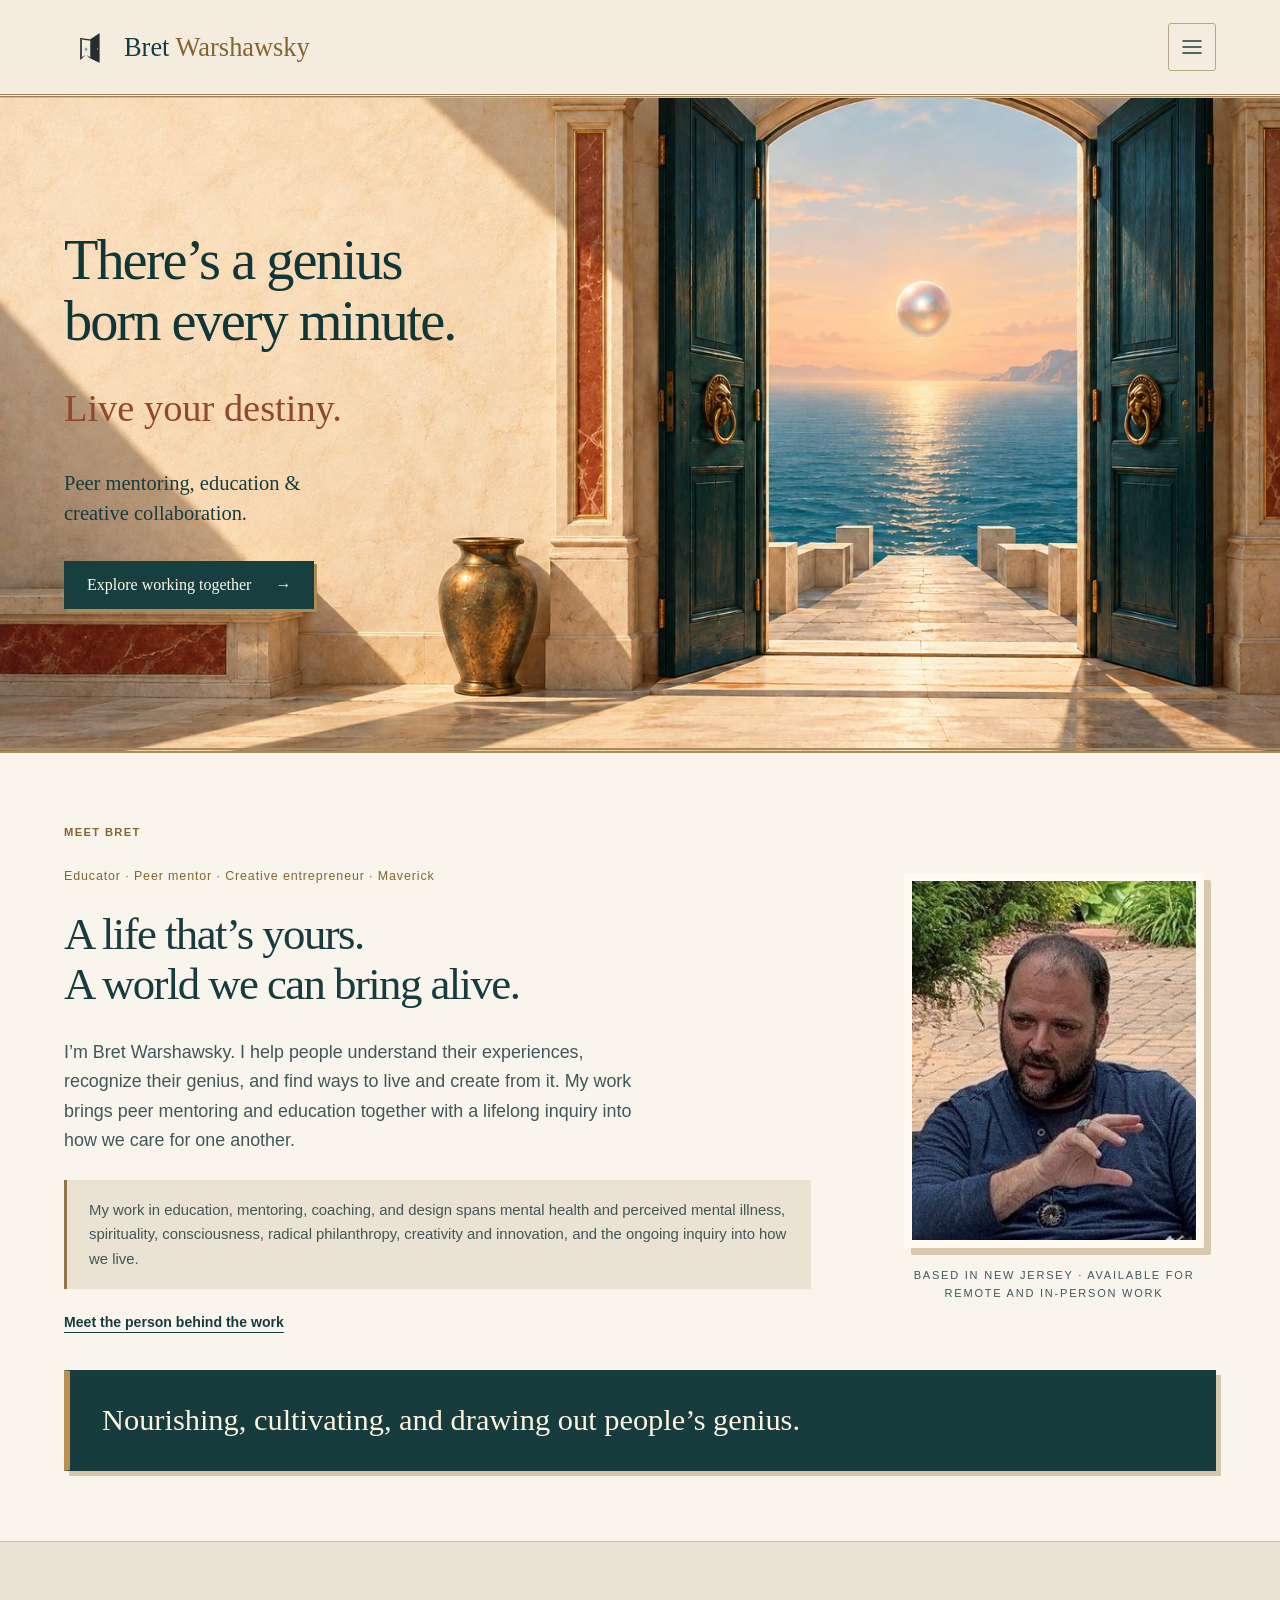
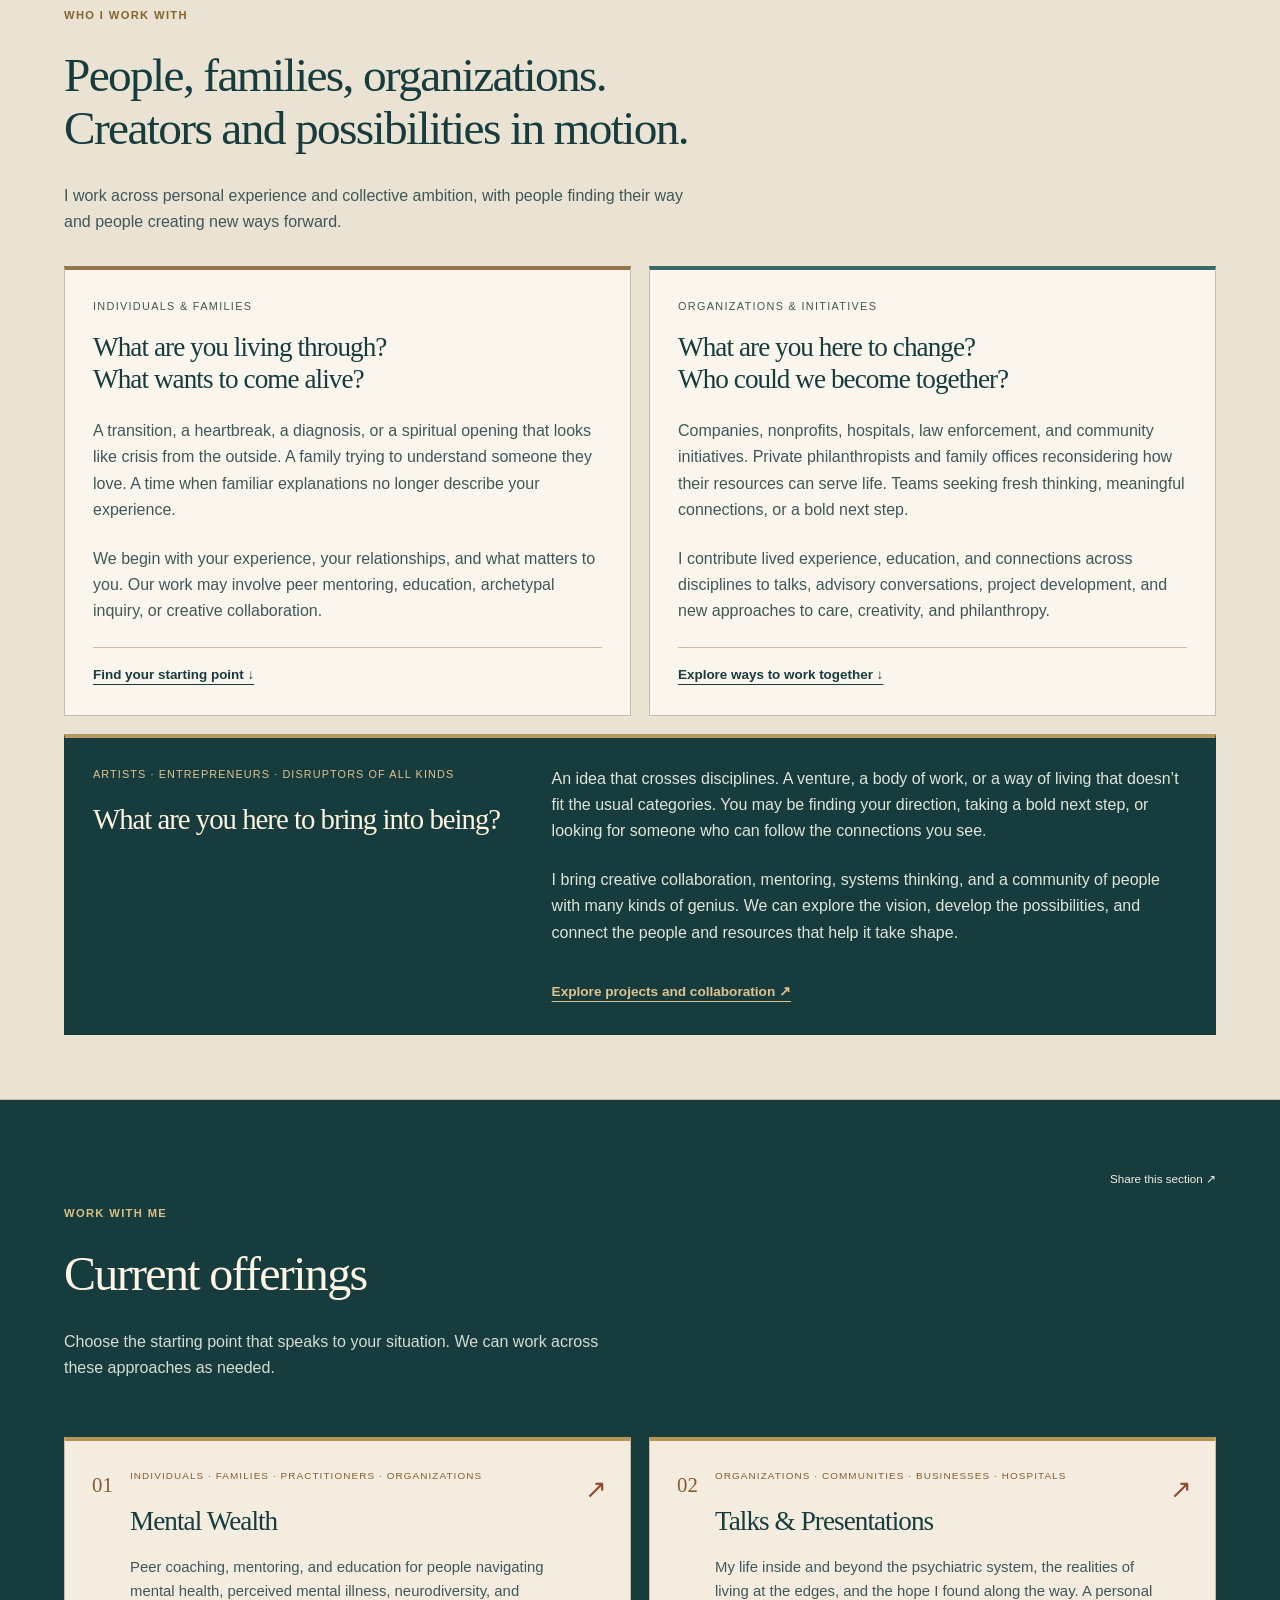
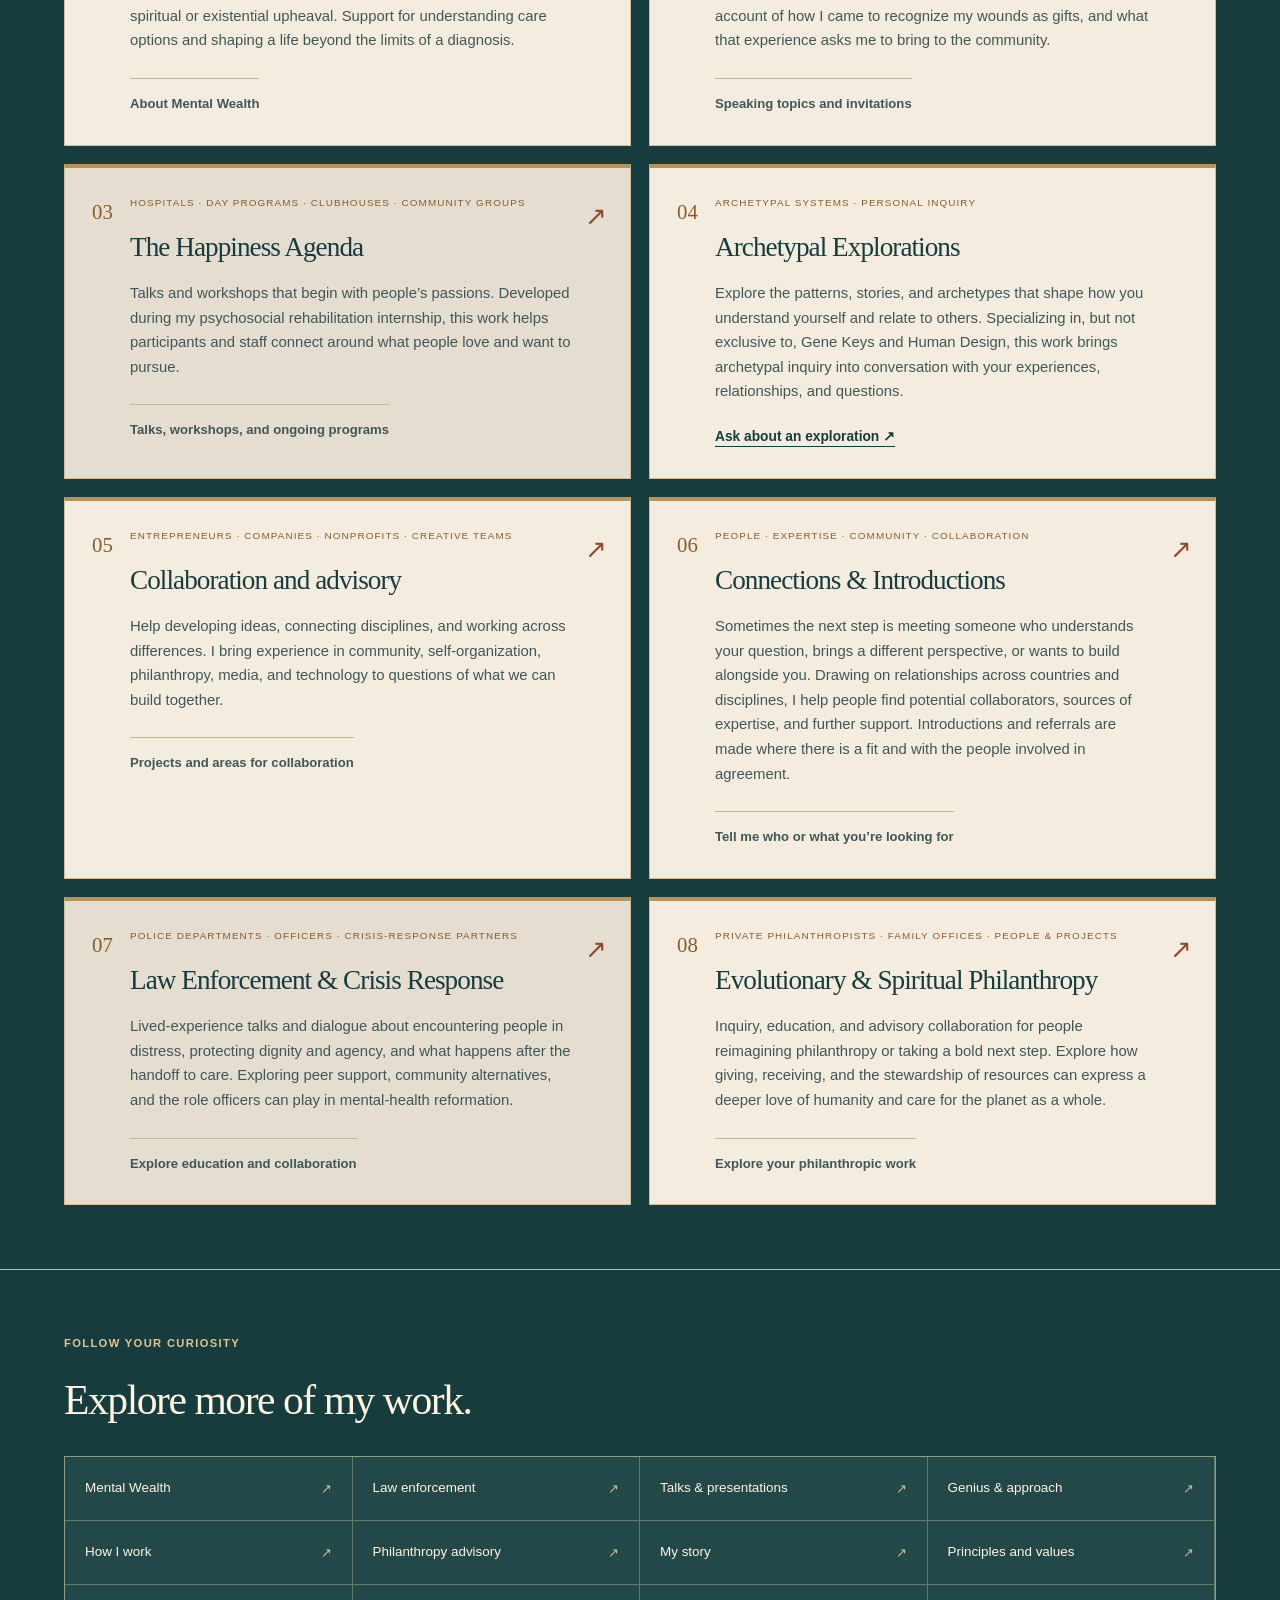
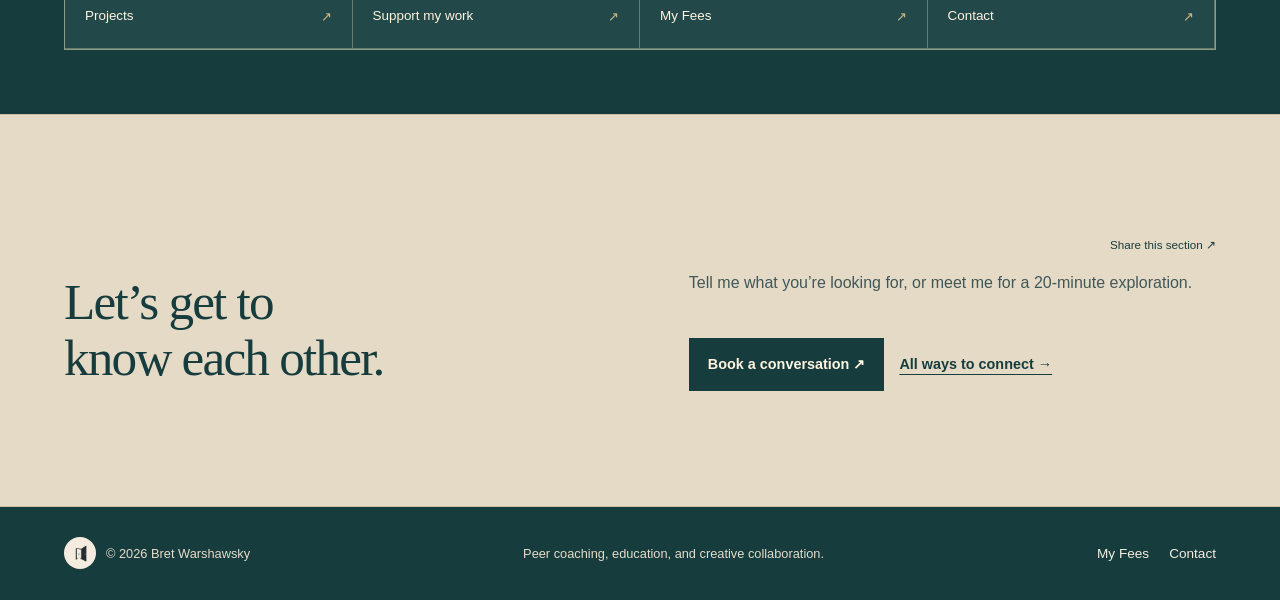
==== index.html @ 95b657ca "Refine the full site with distinct practice panels, audience paths, and funding cards" ====
<!doctype html>
<html lang="en"><head><meta charset="utf-8"><meta name="viewport" content="width=device-width,initial-scale=1"><link rel="canonical" href="https://bretw.info/"><meta name="theme-color" content="#0B1E26"><link rel="icon" type="image/png" href="/assets/bret-doorway-logo.png"><meta name="description" content="Bret Warshawsky: peer coaching, mentoring, education and creative collaboration. Mental Wealth, talks and presentations, and archetypal explorations."><title>Bret Warshawsky · Educator, Peer Mentor &amp; Creative Entrepreneur</title><style>
:root{--bg:#0B1E26;--panel:#0F2831;--cream:#F4EDE2;--muted:#B9C0BC;--rose:#E8B7C0;--aqua:#A9D8D2;--gold:#E4C79A;--line:rgba(244,237,226,.16)}*{box-sizing:border-box}html{scroll-behavior:smooth;scroll-padding-top:100px}body{margin:0;background:var(--bg);color:var(--cream);font:400 17px/1.75 Verdana,Geneva,sans-serif}::selection{background:var(--aqua);color:var(--bg)}a{color:inherit;text-underline-offset:5px}a:hover{color:var(--aqua)}button{font:inherit}a:focus-visible,button:focus-visible,summary:focus-visible{outline:2px solid var(--aqua);outline-offset:6px}h1,h2,h3,blockquote{font-family:Georgia,"Times New Roman",serif;font-weight:300;line-height:1.12}h1,h2,h3,p{margin-top:0}h1{font-size:clamp(3.3rem,7vw,6.4rem);letter-spacing:-.045em;margin-bottom:30px}h2{font-size:clamp(2.5rem,4.8vw,4.4rem);letter-spacing:-.035em;margin-bottom:28px}h3{font-size:1.8rem}em{font-weight:300;color:var(--gold)}p{margin-bottom:22px}.wrap{max-width:1220px;margin:auto;padding:0 6%}.eyebrow{font-size:.69rem;font-weight:600;letter-spacing:.23em;text-transform:uppercase;color:var(--gold);margin-bottom:24px}.lead{font-size:clamp(1.1rem,1.65vw,1.33rem);color:var(--muted);line-height:1.65;max-width:58ch}.small{font-size:.88rem;color:var(--muted)}header{position:sticky;top:0;z-index:20;background:rgba(11,30,38,.96);border-bottom:1px solid var(--line)}.bar{display:flex;align-items:center;justify-content:space-between;min-height:88px;gap:20px}.brand{font:400 1.35rem Georgia,"Times New Roman",serif;text-decoration:none}.brand span{color:var(--gold)}nav{display:flex;gap:25px;align-items:center}nav a{text-decoration:none;font-size:.78rem}nav a:last-child{border:1px solid var(--line);border-radius:40px;padding:9px 18px}.toggle{display:none;color:var(--cream);background:none;border:1px solid var(--line);border-radius:30px;padding:7px 16px}.skip{position:absolute;top:-100px}.skip:focus{top:10px;background:var(--bg);padding:12px;z-index:50}.hero{padding:95px 0 68px;position:relative;overflow:hidden}.hero-grid{display:grid;grid-template-columns:1.25fr .75fr;gap:7%;align-items:center}.portrait{position:relative;padding:20px 0 50px}.portrait img{width:100%;height:450px;object-fit:cover;object-position:center;border-radius:180px 180px 3px 3px;filter:saturate(.7)}.portrait:before{content:'';position:absolute;inset:0 -18px 70px 18px;border:1px solid rgba(228,199,154,.4);border-radius:190px 190px 3px 3px;z-index:-1}.portrait figcaption{font-size:.69rem;letter-spacing:.16em;text-transform:uppercase;margin-top:16px;color:var(--muted)}.actions{display:flex;gap:25px;align-items:center;flex-wrap:wrap;margin-top:33px}.button{display:inline-block;background:var(--cream);color:var(--bg);text-decoration:none;border-radius:40px;padding:14px 25px;font-size:.88rem;font-weight:500}.button:hover{background:var(--aqua);color:var(--bg)}.text-link{font-size:.88rem}.hero-note{display:flex;gap:18px;align-items:center;color:var(--muted);font-size:.78rem;margin-top:65px}.hero-note:before{content:'';width:45px;height:1px;background:var(--gold)}section{padding:105px 0;border-top:1px solid var(--line)}.tint{background:var(--panel)}.split{display:grid;grid-template-columns:.8fr 1.2fr;gap:10%}.section-number{color:var(--aqua);font-size:.78rem;letter-spacing:.1em;margin-bottom:25px}.editorial{font-size:1.12rem;color:var(--muted)}.editorial strong{font-weight:500;color:var(--cream)}.offering{padding:36px 0;border-top:1px solid var(--line);display:grid;grid-template-columns:65px 1fr auto;gap:25px;align-items:start;text-decoration:none}.offering:last-child{border-bottom:1px solid var(--line)}.offering .num{color:var(--gold);font:300 1.3rem Georgia,"Times New Roman",serif}.offering h3{margin-bottom:12px}.offering p{color:var(--muted);max-width:65ch;margin-bottom:12px}.offering .arrow{font-size:1.6rem;color:var(--aqua)}.tag{font-size:.68rem;letter-spacing:.15em;text-transform:uppercase;color:var(--gold)}.offer-head{max-width:750px;margin-bottom:55px}.mental-title{font-size:clamp(3.8rem,8vw,7rem)}.rose{color:var(--rose)}.audiences{display:grid;grid-template-columns:repeat(3,1fr);gap:35px;margin-top:55px}.audiences article{border-top:1px solid var(--line);padding-top:24px}.audiences h3{font-size:1.45rem}.audiences p{color:var(--muted);font-size:.95rem}.statement{padding:35px 0 0;margin-top:40px;border-top:1px solid var(--line);max-width:80ch}.statement p{color:var(--muted)}.scope{font-size:.82rem;color:var(--muted);margin-top:30px;max-width:90ch}.steps{margin:40px 0 0;padding:0;list-style:none;counter-reset:step}.steps li{counter-increment:step;padding:20px 0 20px 48px;border-top:1px solid var(--line);position:relative;color:var(--muted)}.steps li:before{content:'0' counter(step);position:absolute;left:0;color:var(--gold);font-size:.8rem}.steps strong{display:block;color:var(--cream);font-weight:500}.domains{display:grid;grid-template-columns:repeat(4,1fr);gap:25px;margin-top:55px}.domains h3{font-size:1.4rem}.domains p{font-size:.95rem;color:var(--muted)}.dot{display:block;width:7px;height:7px;border-radius:50%;background:var(--gold);margin-bottom:23px}.domains article:nth-child(2) .dot{background:var(--rose)}.domains article:nth-child(3) .dot{background:var(--aqua)}.domains article:nth-child(4) .dot{background:var(--cream)}blockquote{font-size:clamp(1.8rem,3.4vw,2.8rem);margin:0 0 25px;max-width:27ch}cite{font:400 .75rem Verdana,Geneva,sans-serif;color:var(--gold);letter-spacing:.12em;text-transform:uppercase}.bio-stats{display:flex;gap:35px;flex-wrap:wrap;margin:35px 0}.bio-stats div{max-width:190px}.bio-stats b{display:block;color:var(--gold);font:300 2rem Georgia,"Times New Roman",serif}.bio-stats span{color:var(--muted);font-size:.8rem}.project{padding:25px 0;border-top:1px solid var(--line);display:grid;grid-template-columns:1fr 1.5fr;gap:35px}.project h3{font-size:1.5rem;margin-bottom:10px}.project p{color:var(--muted);font-size:.96rem}.quote-grid{display:grid;grid-template-columns:1fr 1fr;gap:25px 50px;margin-top:45px}.quote-grid article{border-top:1px solid var(--line);padding:25px 0}.quote-grid blockquote{font-size:1.35rem;max-width:38ch;line-height:1.45}.quote-grid p{font-size:.92rem;color:var(--muted)}details{border-top:1px solid var(--line);padding:22px 0}summary{cursor:pointer;font:300 1.4rem Georgia,"Times New Roman",serif}details p{margin:22px 0;color:var(--muted);max-width:70ch}.contact{text-align:center;padding:115px 0}.contact h2{max-width:19ch;margin:0 auto 25px}.contact .lead{margin:0 auto 30px}.contact-links{display:flex;justify-content:center;gap:25px;flex-wrap:wrap;margin-top:30px}footer{border-top:1px solid var(--line);padding:30px 0}.foot{display:flex;justify-content:space-between;gap:20px;font-size:.8rem;color:var(--muted)}.reading{margin-top:30px;display:flex;gap:25px;flex-wrap:wrap}.reading a{font-size:.88rem}.divider-word{font:300 italic clamp(2rem,5vw,4rem) Georgia,"Times New Roman",serif;color:var(--gold);padding:50px 0;text-align:center;border-top:1px solid var(--line)}
@media(max-width:1000px){nav{gap:15px}nav a{font-size:.72rem}.hero-grid{gap:25px}.portrait img{height:390px}.wrap{padding:0 5%}}@media(max-width:760px){.bar{min-height:74px}.toggle{display:block}nav{display:none;position:absolute;top:74px;left:0;right:0;background:var(--bg);padding:20px 6%;border-bottom:1px solid var(--line);flex-direction:column;align-items:stretch}nav.open{display:flex}nav a{padding:9px;font-size:.9rem}.hero{padding-top:55px}.hero-grid,.split{grid-template-columns:1fr;gap:30px}.portrait{max-width:340px;margin:20px auto 0}.portrait img{height:350px}.hero-note{margin-top:25px}.audiences{grid-template-columns:1fr;gap:12px}.domains,.quote-grid{grid-template-columns:1fr 1fr}.project{grid-template-columns:1fr;gap:0}.offering{grid-template-columns:30px 1fr auto;gap:12px}section{padding:70px 0}.foot{flex-direction:column}.contact{padding:75px 0}.bio-stats{gap:20px}}@media(max-width:440px){.domains,.quote-grid{grid-template-columns:1fr}h1{font-size:3.35rem}.hero .actions{align-items:flex-start;flex-direction:column;gap:15px}}@media(prefers-reduced-motion:reduce){html{scroll-behavior:auto}}
/* Familiar web typography: sturdy serif headings, plainspoken screen text. */
body{font-size:16px;line-height:1.8}
h1,h2,h3{font-weight:400;letter-spacing:-.025em}
h1{font-size:clamp(3rem,6vw,5.3rem);line-height:1.1}
h2{font-size:clamp(2.3rem,4.3vw,3.8rem)}
h3{font-size:1.7rem}
em{font-weight:400}
blockquote,.divider-word{font-family:"Times New Roman",Times,serif;font-weight:400}
.eyebrow,.tag{letter-spacing:.12em}
.lead{font-size:clamp(1.05rem,1.5vw,1.2rem)}
.editorial{font-size:1.05rem}
@media(max-width:440px){h1{font-size:2.85rem}}
/* Opening headline: direct, familiar, without display-serif styling. */
.hero h1{font-family:Arial,Helvetica,sans-serif;font-size:clamp(2rem,3.8vw,3.25rem);font-weight:400;font-style:normal;line-height:1.18;letter-spacing:-.02em;max-width:20ch;text-wrap:pretty}
/* Keep the entire opening headline typographically uniform. */
.hero h1,.hero h1 *{font-family:Arial,Helvetica,sans-serif!important;font-style:normal!important;font-weight:400!important;font-variant:normal!important;font-feature-settings:normal!important;font-variant-ligatures:none!important;color:var(--cream)!important}
.featured-quotes{grid-template-columns:1fr;max-width:850px}.featured-quotes blockquote{max-width:none;font-size:clamp(1.2rem,2vw,1.65rem);line-height:1.6}.featured-quotes article{padding:30px 0}.featured-quotes .tag{display:block;margin-bottom:18px}details .quote-grid blockquote{font-size:1.18rem;line-height:1.65}
/* The portrait itself fills the doorway; its caption sits outside the frame. */
.portrait{padding:0;margin-bottom:0;min-width:0}
.portrait::before{content:none;display:none}
.portrait img{display:block;width:100%;height:auto;aspect-ratio:4/5;object-fit:cover;object-position:center;border:1px solid rgba(228,199,154,.5);border-radius:50% 50% 3px 3px / 40% 40% 3px 3px}
.portrait figcaption{margin-top:18px;line-height:1.65}
@media(max-width:760px){.portrait{width:100%;max-width:340px;margin:20px auto 0}.portrait img{height:auto}}
.mental-specialisms{margin-top:55px;max-width:85ch}.mental-specialisms article{border-top:1px solid var(--line);padding:35px 0 15px}.mental-specialisms p{color:var(--muted)}.mental-specialisms .eyebrow{color:var(--gold)}.mental-specialisms h4{font-family:Georgia,"Times New Roman",serif;font-weight:400;font-size:1.35rem;margin:30px 0 15px}
/* Phone-first spacing, readable measure, and unobstructed navigation. */
html{scroll-padding-top:95px}nav a:last-child{border:0;border-radius:0;padding:8px 0}nav{gap:19px}.brand{white-space:nowrap}.hero .actions{gap:22px}.explore-link{padding:7px 0;border-bottom:1px solid var(--gold);text-decoration:none}.button{border-radius:3px}.contact{text-align:left}.contact h2,.contact .lead{margin-left:0;margin-right:0}.contact-methods{display:grid;grid-template-columns:repeat(2,minmax(0,1fr));gap:0 35px;margin:35px 0;max-width:850px}.contact-methods a{display:block;text-decoration:none;border-top:1px solid var(--line);padding:20px 0;min-height:85px;overflow-wrap:anywhere}.contact-methods strong{display:block;font-weight:500}.contact-methods span{display:block;font-size:.85rem;color:var(--muted);margin-top:5px}.contact-form{max-width:760px;margin:40px 0 20px;overflow:hidden}.contact-form iframe{max-width:100%}h1,h2,h3,p,a{overflow-wrap:break-word}.split>*{min-width:0}
@media(max-width:1100px){.toggle{display:block}nav{display:none;position:absolute;top:100%;left:0;right:0;background:var(--bg);padding:12px 6% 20px;border-bottom:1px solid var(--line);flex-direction:column;align-items:stretch;max-height:calc(100dvh - 75px);overflow-y:auto}nav.open{display:flex}nav a,nav a:last-child{padding:12px 0;font-size:.92rem;min-height:44px}.bar{min-height:74px}}
@media(max-width:760px){.wrap{padding:0 22px}.brand{font-size:1.2rem}.bar{gap:12px}.toggle{font-size:.85rem;min-height:42px;border-radius:3px}.hero{padding:38px 0 40px}.hero h1{font-size:clamp(2rem,7.5vw,2.8rem);max-width:23ch;line-height:1.16;margin-bottom:24px}.hero .eyebrow{font-size:.65rem;letter-spacing:.08em;line-height:1.8}.hero-grid{gap:14px}.hero .lead{font-size:1.04rem}.hero .small{font-size:.88rem}.hero .actions{gap:10px;margin-top:22px;align-items:flex-start;flex-direction:column}.hero .actions a{min-height:40px;display:flex;align-items:center}.portrait{max-width:280px;margin:18px auto 0}.hero-note{margin-top:28px;font-size:.8rem;align-items:flex-start;gap:12px}.hero-note:before{flex:0 0 25px;margin-top:12px}section{padding:55px 0}h2{font-size:2.1rem;line-height:1.15}h3{font-size:1.45rem}.mental-title{font-size:3rem}.editorial{font-size:1rem;line-height:1.8}.offering{grid-template-columns:25px minmax(0,1fr) 17px;gap:10px;padding:27px 0}.offering h3{font-size:1.45rem;margin-top:8px}.offering p{font-size:.94rem}.offering .tag{font-size:.62rem;line-height:1.8}.offer-head{margin-bottom:30px}.domains{gap:20px}.bio-stats{display:grid;grid-template-columns:1fr;gap:20px}.bio-stats div{max-width:none}.bio-stats b{font-size:1.6rem}.mental-specialisms article{padding-top:26px}.featured-quotes blockquote{font-size:1.18rem}.quote-grid{gap:15px}.divider-word{font-size:1.7rem;padding:35px 0}.contact-methods{grid-template-columns:1fr;margin-top:25px}.contact-form{margin-top:25px}.contact{padding:55px 0}.contact-methods span{font-size:.88rem}.reading{gap:10px;flex-direction:column}.foot{font-size:.78rem}}
@media(max-width:380px){.wrap{padding:0 18px}.brand{font-size:1.1rem}.hero h1{font-size:2rem}.domains{grid-template-columns:1fr}}
.brand{display:flex;align-items:center;gap:10px}.brand .brand-name{color:var(--cream)}.brand .brand-name span{color:var(--gold)}.pearl-logo{display:block;flex:0 0 36px;border-radius:50%}.footer-signature{display:flex;align-items:center;gap:10px}.footer-signature img{border-radius:50%}.quick-index{display:flex;align-items:baseline;gap:10px 19px;flex-wrap:wrap;border-top:1px solid var(--line);margin-top:30px;padding-top:20px;font-size:.77rem}.quick-index>span{color:var(--muted)}.quick-index a{padding:4px 0}.contact-form iframe{color-scheme:normal}nav{gap:15px}nav a{font-size:.74rem}
@media(max-width:1200px){.toggle{display:block}nav{display:none;position:absolute;top:100%;left:0;right:0;background:var(--bg);padding:12px 6% 20px;border-bottom:1px solid var(--line);flex-direction:column;align-items:stretch;max-height:calc(100dvh - 75px);overflow-y:auto}nav.open{display:flex}nav a,nav a:last-child{padding:12px 0;font-size:.92rem;min-height:44px}.bar{min-height:74px}}
@media(max-width:760px){.brand{gap:7px;font-size:1.1rem}.pearl-logo{width:30px;height:30px;flex-basis:30px}.quick-index{gap:4px 17px;font-size:.8rem}.quick-index>span{width:100%}.quick-index a{min-height:40px;display:flex;align-items:center}}
</style><meta name="robots" content="index,follow,max-image-preview:large"><meta name="author" content="Bret Warshawsky"><script type="application/ld+json">{"@context": "https://schema.org", "@graph": [{"@type": "WebSite", "@id": "https://bretw.info/#website", "url": "https://bretw.info/", "name": "Bret Warshawsky", "inLanguage": "en-US"}, {"@type": "Person", "@id": "https://bretw.info/#bret", "name": "Bret Warshawsky", "url": "https://bretw.info/", "jobTitle": "Educator, peer mentor and creative entrepreneur", "description": "Educator, peer mentor, speaker and creative entrepreneur working across mental health, spirituality, philanthropy, creativity and innovation.", "sameAs": ["https://socialeffectsnj.com/bret-warshawsky.html", "https://thesyntonytimes.substack.com/"], "knowsAbout": ["Peer support", "Mental health education", "Spirituality", "Philanthropy", "Creativity", "Innovation"]}]}</script><script>const movedSections=["about", "cards-on-the-table", "catalyze", "fees", "genius", "mental-wealth", "principles", "projects", "talks"];if(movedSections.includes(location.hash.slice(1)))location.replace("/more/"+location.hash);</script><link rel="stylesheet" href="/assets/design.css?v=20261020-whole-site"><meta property="og:type" content="website"><meta property="og:site_name" content="Bret Warshawsky"><meta property="og:url" content="https://bretw.info/"><meta property="og:title" content="Bret Warshawsky | There’s a genius born every minute."><meta property="og:description" content="Peer mentoring, education and creative collaboration. Mental Wealth, lived experience, principles, projects, and an invitation to bring more into the world."><meta property="og:image" content="https://bretw.info/assets/doorway-share.jpg"><meta property="og:image:secure_url" content="https://bretw.info/assets/doorway-share.jpg"><meta property="og:image:type" content="image/jpeg"><meta property="og:image:width" content="1200"><meta property="og:image:height" content="630"><meta property="og:image:alt" content="Open teal doors overlooking the sea, with a pearl suspended above the horizon"><meta name="twitter:card" content="summary_large_image"><meta name="twitter:title" content="Bret Warshawsky | There’s a genius born every minute."><meta name="twitter:description" content="Peer mentoring, education and creative collaboration. Mental Wealth, lived experience, principles, projects, and an invitation to bring more into the world."><meta name="twitter:image" content="https://bretw.info/assets/doorway-share.jpg"><meta name="twitter:image:alt" content="Open teal doors overlooking the sea, with a pearl suspended above the horizon"></head><body><a class="skip" href="#main">Skip to content</a><header><div class="wrap bar"><a class="brand" href="#main" aria-label="Bret Warshawsky, back to top"><img class="doorway-logo" src="/assets/bret-doorway-logo.png" alt="" width="48" height="48"><span class="brand-name">Bret <span>Warshawsky</span></span></a><button class="toggle" aria-label="Open navigation menu" aria-expanded="false" aria-controls="navigation"><svg class="menu-icon" width="24" height="24" viewbox="0 0 24 24" aria-hidden="true"><path d="M3 6h18M3 12h18M3 18h18" fill="none" stroke="currentColor" stroke-width="1.5" stroke-linecap="round"></path></svg></button><nav id="navigation" aria-label="Main navigation"><a href="#offerings">Work with me</a><a href="/more/#mental-wealth">Mental Wealth</a><a href="#explore-more">Learn more</a></nav></div></header>
<main id="main"><section class="door-hero" aria-labelledby="door-headline"><div class="wrap door-layout"><div class="door-copy"><h1 id="door-headline">There’s a genius<br>born every minute.</h1><p class="destiny">Live your destiny.</p><p class="door-description">Peer mentoring, education &amp; creative collaboration.</p><a class="door-button" href="#offerings">Explore working together <span aria-hidden="true">→</span></a></div><div class="door-art" role="img" aria-label="Open teal doors leading to the sea, with a pearl floating over the horizon"></div></div></section><div class="introduction"><div class="wrap"><div class="hero-grid"><div><p class="eyebrow">Meet Bret</p><p class="bret-roles">Educator · Peer mentor · Creative entrepreneur · Maverick</p><h2>A life that’s yours.<br>A world we can bring alive.</h2><p class="lead">I’m Bret Warshawsky. I help people understand their experiences, recognize their genius, and find ways to live and create from it. My work brings peer mentoring and education together with a lifelong inquiry into how we care for one another.</p><p class="small education-compass">My work in education, mentoring, coaching, and design spans mental health and perceived mental illness, spirituality, consciousness, radical philanthropy, creativity and innovation, and the ongoing inquiry into how we live.</p><div class="actions"><a class="text-link" href="/more/#about">Meet the person behind the work</a></div></div><figure class="portrait"><img src="[data-uri]" alt="Bret Warshawsky" width="440" height="450"><figcaption>Based in New Jersey · Available for remote and in-person work</figcaption></figure></div><div class="hero-note">Nourishing, cultivating, and drawing out people’s genius.</div></div></div>
<section class="tint audience-section" id="who-i-work-with"><div class="wrap"><p class="eyebrow">Who I work with</p><h2>People, families, organizations.<br>Creators and possibilities in motion.</h2><p class="lead">I work across personal experience and collective ambition, with people finding their way and people creating new ways forward.</p><div class="audience-paths"><article><p class="tag">Individuals &amp; families</p><h3>What are you living through?<br>What wants to come alive?</h3><p>A transition, a heartbreak, a diagnosis, or a spiritual opening that looks like crisis from the outside. A family trying to understand someone they love. A time when familiar explanations no longer describe your experience.</p><p>We begin with your experience, your relationships, and what matters to you. Our work may involve peer mentoring, education, archetypal inquiry, or creative collaboration.</p><a class="text-link" href="#offerings">Find your starting point ↓</a></article><article><p class="tag">Organizations &amp; initiatives</p><h3>What are you here to change?<br>Who could we become together?</h3><p>Companies, nonprofits, hospitals, law enforcement, and community initiatives. Private philanthropists and family offices reconsidering how their resources can serve life. Teams seeking fresh thinking, meaningful connections, or a bold next step.</p><p>I contribute lived experience, education, and connections across disciplines to talks, advisory conversations, project development, and new approaches to care, creativity, and philanthropy.</p><a class="text-link" href="#offerings">Explore ways to work together ↓</a></article><article class="creative-audience"><div><p class="tag">Artists · Entrepreneurs · Disruptors of all kinds</p><h3>What are you here to bring into being?</h3></div><div><p>An idea that crosses disciplines. A venture, a body of work, or a way of living that doesn’t fit the usual categories. You may be finding your direction, taking a bold next step, or looking for someone who can follow the connections you see.</p><p>I bring creative collaboration, mentoring, systems thinking, and a community of people with many kinds of genius. We can explore the vision, develop the possibilities, and connect the people and resources that help it take shape.</p><a class="text-link" href="/more/#projects">Explore projects and collaboration ↗</a></div></article></div></div></section>
<section id="offerings" class="offering-gallery"><div class="section-sharing wrap"><details class="share-control" data-share-url="https://bretw.info/#offerings" data-share-title="Current offerings"><summary>Share this section ↗</summary><div class="share-options"><a href="https://www.linkedin.com/sharing/share-offsite/?url=https%3A%2F%2Fbretw.info%2F%23offerings" target="_blank" rel="noopener noreferrer">LinkedIn</a><a href="https://twitter.com/intent/tweet?url=https%3A%2F%2Fbretw.info%2F%23offerings&amp;text=Current%20offerings" target="_blank" rel="noopener noreferrer">X</a><a href="https://www.facebook.com/sharer/sharer.php?u=https%3A%2F%2Fbretw.info%2F%23offerings" target="_blank" rel="noopener noreferrer">Facebook</a><button type="button" data-copy-link>Copy link</button><button type="button" data-native-share hidden>More options…</button></div><p class="share-status" role="status" aria-live="polite"></p><input class="share-fallback" aria-label="Section link to copy" readonly value="https://bretw.info/#offerings" hidden></details></div><div class="wrap"><div class="offer-head"><p class="eyebrow">Work with me</p><h2><em>Current offerings</em></h2><p class="lead">Choose the starting point that speaks to your situation. We can work across these approaches as needed.</p></div>
<a class="offering" href="/more/#mental-wealth"><span class="num">01</span><div><span class="tag">Individuals · Families · Practitioners · Organizations</span><h3>Mental Wealth</h3><p>Peer coaching, mentoring, and education for people navigating mental health, perceived mental illness, neurodiversity, and spiritual or existential upheaval. Support for understanding care options and shaping a life beyond the limits of a diagnosis.</p><span class="small">About Mental Wealth</span></div><span class="arrow">↗</span></a>
<a class="offering" href="/more/#talks"><span class="num">02</span><div><span class="tag">Organizations · Communities · Businesses · Hospitals</span><h3>Talks &amp; Presentations</h3><p>My life inside and beyond the psychiatric system, the realities of living at the edges, and the hope I found along the way. A personal account of how I came to recognize my wounds as gifts, and what that experience asks me to bring to the community.</p><span class="small">Speaking topics and invitations</span></div><span class="arrow">↗</span></a>
<a class="offering" href="/happinessagenda/"><span class="num">03</span><div><span class="tag">Hospitals · Day programs · Clubhouses · Community groups</span><h3>The Happiness Agenda</h3><p>Talks and workshops that begin with people’s passions. Developed during my psychosocial rehabilitation internship, this work helps participants and staff connect around what people love and want to pursue.</p><span class="small">Talks, workshops, and ongoing programs</span></div><span class="arrow">↗</span></a>
<div class="offering"><span class="num">04</span><div><span class="tag">Archetypal systems · Personal inquiry</span><h3>Archetypal Explorations</h3><p>Explore the patterns, stories, and archetypes that shape how you understand yourself and relate to others. Specializing in, but not exclusive to, Gene Keys and Human Design, this work brings archetypal inquiry into conversation with your experiences, relationships, and questions.</p><a class="text-link" href="/more/#connect">Ask about an exploration ↗</a></div></div>
<a class="offering" href="/more/#projects"><span class="num">05</span><div><span class="tag">Entrepreneurs · Companies · Nonprofits · Creative teams</span><h3>Collaboration and advisory</h3><p>Help developing ideas, connecting disciplines, and working across differences. I bring experience in community, self-organization, philanthropy, media, and technology to questions of what we can build together.</p><span class="small">Projects and areas for collaboration</span></div><span class="arrow">↗</span></a>
<a class="offering" href="#connect"><span class="num">06</span><div><span class="tag">People · Expertise · Community · Collaboration</span><h3>Connections &amp; Introductions</h3><p>Sometimes the next step is meeting someone who understands your question, brings a different perspective, or wants to build alongside you. Drawing on relationships across countries and disciplines, I help people find potential collaborators, sources of expertise, and further support. Introductions and referrals are made where there is a fit and with the people involved in agreement.</p><span class="small">Tell me who or what you’re looking for</span></div><span class="arrow">↗</span></a><a class="offering" href="/more/#law-enforcement"><span class="num">07</span><div><span class="tag">Police departments · Officers · Crisis-response partners</span><h3>Law Enforcement &amp; Crisis Response</h3><p>Lived-experience talks and dialogue about encountering people in distress, protecting dignity and agency, and what happens after the handoff to care. Exploring peer support, community alternatives, and the role officers can play in mental-health reformation.</p><span class="small">Explore education and collaboration</span></div><span class="arrow">↗</span></a><a class="offering" href="/more/#philanthropy"><span class="num">08</span><div><span class="tag">Private philanthropists · Family offices · People &amp; projects</span><h3>Evolutionary &amp; Spiritual Philanthropy</h3><p>Inquiry, education, and advisory collaboration for people reimagining philanthropy or taking a bold next step. Explore how giving, receiving, and the stewardship of resources can express a deeper love of humanity and care for the planet as a whole.</p><span class="small">Explore your philanthropic work</span></div><span class="arrow">↗</span></a></div></section>
<section class="explore-directory" id="explore-more"><div class="wrap"><p class="eyebrow">Follow your curiosity</p><h2>Explore more of my work.</h2><div class="quick-index" aria-label="Explore more of my work"><a href="/more/#mental-wealth">Mental Wealth</a><a href="/more/#law-enforcement">Law enforcement</a><a href="/more/#talks">Talks &amp; presentations</a><a href="/more/#genius">Genius &amp; approach</a><a href="/more/#how-i-work">How I work</a><a href="/more/#philanthropy">Philanthropy advisory</a><a href="/more/#about">My story</a><a href="/more/#principles">Principles and values</a><a href="/more/#projects">Projects</a><a href="/more/#catalyze">Support my work</a><a href="/more/#fees">My Fees</a><a href="/more/#connect">Contact</a></div></div></section><section id="connect" class="contact tint"><div class="section-sharing wrap"><details class="share-control" data-share-url="https://bretw.info/#connect" data-share-title="Let’s get to know each other."><summary>Share this section ↗</summary><div class="share-options"><a href="https://www.linkedin.com/sharing/share-offsite/?url=https%3A%2F%2Fbretw.info%2F%23connect" target="_blank" rel="noopener noreferrer">LinkedIn</a><a href="https://twitter.com/intent/tweet?url=https%3A%2F%2Fbretw.info%2F%23connect&amp;text=Let%E2%80%99s%20get%20to%20know%20each%20other." target="_blank" rel="noopener noreferrer">X</a><a href="https://www.facebook.com/sharer/sharer.php?u=https%3A%2F%2Fbretw.info%2F%23connect" target="_blank" rel="noopener noreferrer">Facebook</a><button type="button" data-copy-link>Copy link</button><button type="button" data-native-share hidden>More options…</button></div><p class="share-status" role="status" aria-live="polite"></p><input class="share-fallback" aria-label="Section link to copy" readonly value="https://bretw.info/#connect" hidden></details></div><div class="wrap home-contact-layout"><h2>Let’s get to<br><em>know each other.</em></h2><p class="lead">Tell me what you’re looking for, or meet me for a 20-minute exploration.</p><div class="actions"><a class="text-link" href="https://calendly.com/bret-bretwarshawsky/20-minute-exploratory-call">Book a conversation ↗</a><a class="text-link" href="/more/#connect">All ways to connect →</a></div></div></section></main><footer><div class="wrap foot"><span class="footer-signature"><img src="/assets/bret-doorway-logo.png" alt="" width="34" height="34">© 2026 Bret Warshawsky</span><span>Peer coaching, education, and creative collaboration.</span><nav class="footer-links" aria-label="Footer navigation"><a href="/more/#fees">My Fees</a><a href="/more/#connect">Contact</a></nav></div></footer><script>const toggle=document.querySelector('.toggle'),nav=document.querySelector('#navigation');function closeMenu(){nav.classList.remove('open');toggle.setAttribute('aria-expanded','false');toggle.setAttribute('aria-label','Open navigation menu')}toggle.addEventListener('click',()=>{const open=nav.classList.toggle('open');toggle.setAttribute('aria-expanded',String(open));toggle.setAttribute('aria-label',open?'Close navigation menu':'Open navigation menu')});document.addEventListener('click',e=>{if(!nav.contains(e.target)&&!toggle.contains(e.target))closeMenu()});nav.querySelectorAll('a').forEach(a=>a.addEventListener('click',closeMenu));document.addEventListener('keydown',e=>{if(e.key==='Escape'){closeMenu();toggle.focus()}});</script><script async src="https://tally.so/widgets/embed.js"></script><script src="/assets/share.js" defer></script></body></html>
---- assets/design.css ----
/* The open-door edition. An independent editorial home for Bret's work. */
:root{--bg:#f4eddf;--panel:#eae2d2;--cream:#173c3e;--muted:#405758;--rose:#93482f;--aqua:#376969;--gold:#84642f;--line:#cbbda4}
body{background:var(--bg);color:var(--cream);font-family:Arial,Helvetica,sans-serif;font-size:17px;line-height:1.7}h1,h2,h3{font-family:Georgia,'Times New Roman',serif;letter-spacing:-.035em;font-weight:400}em{font-style:normal;color:inherit}a:hover{color:#99472e}header{background:#f4eddf;border-bottom:3px double #9a8056;position:relative}.bar{min-height:94px}.brand{font-size:1.65rem}.brand span{color:#173c3e}.brand .pearl-logo{width:32px;height:32px}.toggle{border:1px solid #9d8967;color:#173c3e;border-radius:0;background:transparent}nav{background:#f4eddf!important}nav a{font-size:.8rem}nav a:last-child{color:#93482f}.eyebrow{color:#84642f;font-size:.7rem;letter-spacing:.12em;line-height:1.7}.wrap{max-width:1320px;padding-left:5%;padding-right:5%}section{padding:78px 0}.tint{background:#eae2d2}.lead,.editorial,.small{color:var(--muted)}.editorial strong{color:#173c3e;font-weight:700}.text-link{font-weight:600;color:#173c3e}.door-hero{position:relative;isolation:isolate;min-height:650px;padding:0;border-bottom:5px double #a58a5c;background:#e8d5b5 url('/assets/doorway.svg') center/cover no-repeat}.door-layout{min-height:650px;display:grid;grid-template-columns:1fr 1fr;align-items:center}.door-copy{position:relative;z-index:1;padding:60px 0 80px;max-width:580px}.door-copy .eyebrow{max-width:40ch;color:#674f2e}.door-copy h1{font-family:Georgia,'Times New Roman',serif!important;font-size:clamp(2.7rem,4.4vw,4.4rem);line-height:1.08;color:#103638;max-width:16ch;margin-bottom:24px}.destiny{font-family:Georgia,'Times New Roman',serif;font-size:clamp(1.9rem,3vw,2.7rem);color:#91482d;margin-bottom:28px}.door-description{max-width:29ch;font-family:Georgia,serif;font-size:1.28rem;line-height:1.45;color:#173c3e}.door-button{display:inline-flex;gap:24px;align-items:center;background:#173f40;color:#fff8eb;text-decoration:none;padding:14px 22px;border:1px solid #173f40;font:1rem Georgia,serif;margin-top:10px;box-shadow:3px 3px 0 #ad8b54}.door-button:hover{background:#93482f;color:white}.introduction{padding:70px 0;background:#f9f5ed}.introduction .hero-grid{grid-template-columns:1.5fr .65fr;gap:9%}.introduction .portrait{max-width:300px}.introduction .portrait img{border-radius:2px;border:8px solid #fffaf0;box-shadow:9px 9px 0 #ded2bc;aspect-ratio:4/5;filter:saturate(.9)}.introduction h2{font-size:2.8rem}.introduction .hero-note{border-top:1px solid #cbbda4;padding-top:20px;margin-top:35px}.introduction .lead{font-size:1.12rem}.introduction .small{font-size:.95rem}.split{gap:7%;grid-template-columns:.8fr 1.2fr}.split>div:first-child h2{font-size:clamp(2rem,3.7vw,3.3rem)}.offering-gallery{background:#173c3e;color:#fff5e4;padding-bottom:85px}.offering-gallery .wrap{display:grid;grid-template-columns:repeat(2,minmax(0,1fr));gap:22px}.offer-head{grid-column:1/-1;margin-bottom:16px;max-width:780px}.offer-head h2{font-size:3.6rem}.offer-head .eyebrow{color:#dbbe84}.offer-head .lead{color:#d4ddd4}.offering{display:grid;grid-template-columns:34px minmax(0,1fr) 22px;gap:15px;padding:30px;background:#f4eddf;color:#173c3e;border:1px solid #d0bc96!important;box-shadow:5px 5px 0 #0e2e30;transition:transform .15s}.offering:hover{transform:translateY(-3px);color:#173c3e}.offering p{color:#405758;font-size:.96rem}.offering h3{font-size:1.9rem;line-height:1.15}.offering .tag,.offering .num{color:#875c2b}.offering .arrow{color:#93482f}.offering:nth-of-type(3n){background:#e5ddd0}.offering .tag{display:block;line-height:1.7}.more-masthead{background:#173c3e;color:#fff4df;padding:65px 0}.more-masthead h1{font-size:clamp(2.6rem,5vw,4.5rem);max-width:18ch}.more-masthead .lead{color:#d5dfd7}.more-masthead .eyebrow{color:#e2c48f}.quick-index{display:flex;flex-wrap:wrap;gap:0!important;border:1px solid #8e9b85;background:#23484a;margin-top:32px!important;padding:0!important}.quick-index a{padding:14px 20px!important;border-right:1px solid #657b6d;border-bottom:1px solid #657b6d;color:#fff4df;font-size:.9rem!important;text-decoration:none}.quick-index a:hover{background:#365b57}.audiences{gap:20px}.audiences article,.domains article{background:#faf6ed;border:1px solid #cbbda4;padding:25px;box-shadow:4px 4px 0 #d5cab5}.audiences h3,.domains h3{color:#173c3e}.audiences p,.domains p{color:#405758}.mental-specialisms{max-width:none;display:grid;grid-template-columns:1fr 1fr;gap:24px}.mental-specialisms article{border:1px solid #cbbda4;background:#faf6ed;padding:30px}.mental-specialisms article:last-child{grid-column:1/-1}.mental-specialisms p,.statement p{color:#405758}.statement{padding:28px;background:#f9f5ed;border-left:4px solid #956742}.scope{color:#405758}.bio-stats{display:grid;grid-template-columns:repeat(3,1fr);gap:18px}.bio-stats div{max-width:none;background:#173c3e;padding:24px}.bio-stats b{color:#e2c48f;font-size:1.6rem}.bio-stats span{color:#f4eddf;font-size:.9rem}.divider-word{background:#93482f;color:#fff4df;font-style:normal;font-size:2.6rem;padding:45px 7%}.quote-grid article{background:#faf6ed;border:1px solid #cbbda4;border-top:4px solid #967747;padding:30px!important}.quote-grid blockquote{color:#173c3e}.featured-quotes{max-width:none}.featured-quotes article:first-child{background:#173c3e}.featured-quotes article:first-child blockquote{color:#fff4df}.featured-quotes article:first-child .tag{color:#e2c48f}details{background:#f9f5ed;border:1px solid #cbbda4;padding:22px 28px;margin-top:24px}summary{color:#173c3e}details p{color:#405758}.project{grid-template-columns:.8fr 1.2fr;background:#faf6ed;border:1px solid #cbbda4;padding:28px;margin:18px 0;gap:30px}.project h3{font-size:1.75rem}.project p{color:#405758}#catalyze{background:#173c3e;color:#f4eddf}#catalyze .eyebrow{color:#e2c48f}#catalyze .editorial,#catalyze .editorial strong,#catalyze .text-link{color:#f4eddf}#catalyze h3{color:#e2c48f;margin-top:40px;border-top:1px solid #5c7369;padding-top:25px}#fees .editorial{background:#faf6ed;border:1px solid #cbbda4;padding:35px}#connect{background:#e5dac5}.contact-methods a{background:#f9f5ed;border:1px solid #c3b394;padding:20px}.contact-methods{gap:14px}.contact-methods span{color:#405758}.contact-form{border:1px solid #b5a17c;background:#f9f5ed;padding:15px}.contact .actions{justify-content:flex-start}footer{background:#173c3e;color:#e5dcc9}.foot{color:#e5dcc9}blockquote footer{background:transparent;color:inherit;border:0;padding:0}.reading a{background:#faf6ed;border:1px solid #cbbda4;padding:12px 18px}.dot{border-radius:0;background:#93482f}.steps li{color:#405758}.steps strong{color:#173c3e}.steps li:before{color:#93482f}
@media(max-width:1100px){nav{border:1px solid #cbbda4}.bar{min-height:80px}.door-hero,.door-layout{min-height:580px}.door-copy{max-width:470px}.door-copy h1{font-size:3.3rem}}
@media(max-width:760px){body{font-size:16px}.wrap{padding-left:22px;padding-right:22px}.bar{min-height:72px}.brand{font-size:1.2rem}.door-hero{background-image:none;min-height:0}.door-layout{display:flex;flex-direction:column;min-height:0;padding:0}.door-copy{padding:32px 24px 28px;max-width:none;width:100%;background:#efe1ca}.door-copy .eyebrow{font-size:.61rem;max-width:none;margin-bottom:20px}.door-copy h1{font-size:clamp(2.3rem,8vw,3.2rem);margin-bottom:15px;max-width:none}.destiny{font-size:1.95rem;margin-bottom:16px}.door-description{font-size:1.1rem;margin-bottom:12px;max-width:32ch}.door-button{padding:13px 18px;font-size:.94rem}.door-art{display:block;width:100%;height:350px;background:url('/assets/doorway.svg') 93% center/auto 440px no-repeat;background-color:#e8d5b5;border-top:1px solid #cbbda4}.introduction{padding:45px 0}.introduction .hero-grid,.split{grid-template-columns:1fr;gap:25px}.introduction h2{font-size:2rem}.introduction .portrait{width:170px;margin:10px 0}.introduction .portrait figcaption{font-size:.6rem}.introduction .actions{flex-direction:column;align-items:flex-start;gap:12px}.introduction .hero-note{margin-top:25px}.offering-gallery .wrap{grid-template-columns:1fr;gap:18px}.offer-head h2{font-size:2.6rem}.offering{padding:24px 18px;grid-template-columns:25px minmax(0,1fr) 16px;gap:10px}.offering h3{font-size:1.65rem}.offering .tag{font-size:.62rem}.offering p{font-size:.94rem}section{padding:46px 0}.more-masthead{padding:42px 0}.more-masthead h1{font-size:2.6rem}.quick-index a{flex:1 1 45%;font-size:.82rem!important;padding:13px!important}.audiences,.domains,.mental-specialisms,.bio-stats{grid-template-columns:1fr}.mental-specialisms article:last-child{grid-column:auto}.mental-specialisms article{padding:24px}.domains{gap:16px}.project{grid-template-columns:1fr;padding:23px;gap:5px}.quote-grid article{padding:24px!important}.divider-word{font-size:1.85rem}.bio-stats div{padding:22px}#fees .editorial{padding:24px}.contact-form{padding:4px}.contact-methods{grid-template-columns:1fr}details{padding:20px}.contact .actions{flex-direction:column;align-items:flex-start;gap:18px}#catalyze h3{margin-top:30px}.foot{gap:12px}.brand .pearl-logo{width:27px;height:27px}}
@media(prefers-reduced-motion:reduce){.offering{transition:none}.offering:hover{transform:none}}
/* Clear routes through the longer page, and a tighter opening on phones. */
#projects .offer-head .lead{color:#405758}#projects .offer-head .eyebrow{color:#84642f}.explore-directory{background:#173c3e;color:#fff4df}.explore-directory .eyebrow{color:#e2c48f}.explore-directory h2{font-size:clamp(2rem,4vw,3.3rem)}.explore-directory .quick-index{display:grid;grid-template-columns:repeat(4,minmax(0,1fr));align-items:stretch}.explore-directory .quick-index a{display:flex;align-items:center;min-height:72px}.section-return{margin-top:35px}.section-return a{display:inline-block;color:#173c3e;font-size:.82rem;font-weight:600;text-decoration:none;border-bottom:1px solid #967747;padding:8px 0}#catalyze .section-return a{color:#f4eddf;border-color:#d2b47f}.introduction .portrait{justify-self:center;margin-left:auto;margin-right:auto}.introduction .portrait figcaption{text-align:center}.introduction .actions{margin-top:20px}.bio-stats{grid-template-columns:1fr}.introduction .hero-note{margin-top:24px}#section-choices{scroll-margin-top:25px}
@media(max-width:760px){.door-copy{padding:24px 22px 22px}.door-copy .eyebrow{margin-bottom:14px;font-size:.58rem;line-height:1.5}.door-copy h1{font-size:clamp(1.9rem,7.1vw,2.6rem);line-height:1.08;margin-bottom:14px}.destiny{font-size:1.7rem;margin-bottom:14px}.door-description{font-size:1rem;line-height:1.4;margin-bottom:14px}.door-button{margin-top:0;padding:11px 16px;font-size:.9rem;gap:18px}.door-art{height:270px;background-size:auto 345px;background-position:93% center}.introduction{padding:32px 0}.introduction h2{font-size:1.8rem;margin-bottom:20px}.introduction .hero-grid{gap:18px}.introduction p{margin-bottom:16px}.introduction .lead{font-size:1rem;line-height:1.6}.introduction .small{font-size:.9rem;line-height:1.6}.introduction .portrait{width:200px;max-width:65%;margin:10px auto 0}.introduction .portrait figcaption{font-size:.63rem;letter-spacing:.08em;margin-top:14px}.introduction .hero-note{margin-top:14px;padding-top:16px;font-size:.78rem}.explore-directory .quick-index{grid-template-columns:repeat(2,minmax(0,1fr))}.explore-directory .quick-index a{min-height:62px}.section-return{margin-top:25px}.more-masthead{padding:34px 0}.more-masthead h1{font-size:2.25rem;margin-bottom:20px}.more-masthead .lead{font-size:1rem}}

/* Let the headline lead; give the guiding statement its own visual weight. */
.door-copy{padding-top:78px;padding-bottom:85px}.bret-roles{font-size:.78rem;line-height:1.7;letter-spacing:.07em;color:#84642f;margin-bottom:22px}.introduction .hero-note{display:block;background:#173c3e;color:#fff4df;border:1px solid #173c3e;border-left:6px solid #b89151;padding:28px 32px;margin-top:35px;font-family:Georgia,'Times New Roman',serif;font-size:clamp(1.35rem,2.4vw,1.9rem);line-height:1.4;box-shadow:5px 5px 0 #d8c8ab}.introduction .hero-note:before{content:none;display:none}
@media(max-width:760px){.door-copy{padding:38px 22px 30px}.door-copy h1{margin-bottom:22px}.destiny{margin-bottom:22px}.door-description{margin-bottom:20px}.bret-roles{font-size:.71rem;line-height:1.7;margin-bottom:20px;letter-spacing:.04em}.introduction .hero-note{margin-top:28px;padding:24px;font-size:1.4rem;line-height:1.45;border-left-width:5px}}
/* One quiet sharing control, expanded only when requested. */
.section-sharing{display:flex;justify-content:flex-end;margin-bottom:18px}.share-control{display:inline-block;max-width:100%;margin:0;padding:0;background:transparent;border:0;text-align:right}.share-control summary{font:400 .78rem/1.6 Arial,Helvetica,sans-serif;color:inherit;min-height:36px;padding:6px 0;list-style:none}.share-control summary::-webkit-details-marker{display:none}.share-control summary:hover{text-decoration:underline}.share-options{display:flex;justify-content:flex-end;flex-wrap:wrap;gap:6px;margin:10px 0}.share-options a,.share-options button{font:400 .82rem/1.4 Arial,Helvetica,sans-serif;border:1px solid #aa9877;background:#faf6ed;color:#173c3e;padding:10px 13px;min-height:40px;text-decoration:none;cursor:pointer}.share-options a:hover,.share-options button:hover{background:#e4d8c1}.share-status{font:400 .8rem/1.5 Arial,sans-serif!important;color:inherit!important;margin:8px 0!important}.share-status:empty{display:none}.share-fallback{font:400 .85rem Arial,sans-serif;width:min(100%,450px);padding:12px;border:1px solid #aa9877}.share-options [hidden],.share-fallback[hidden]{display:none!important}#catalyze .share-control,.offering-gallery .share-control{color:#f4eddf}.offering-gallery .section-sharing{display:flex;grid-column:auto}a:focus-visible,button:focus-visible,summary:focus-visible{outline:2px solid #a14b30;outline-offset:4px}
@media(max-width:760px){.section-sharing{margin-bottom:12px}.share-options{gap:5px}.share-options a,.share-options button{min-height:44px;padding:11px}.share-control summary{min-height:44px;padding:10px 0}}

/* A simple doorway mark and a quiet three-choice navigation. */
.brand{display:flex;align-items:center;gap:12px;min-width:0}.brand-name{white-space:nowrap}.brand .doorway-logo{display:block;width:48px;height:48px;object-fit:contain;flex-shrink:0}.bar{position:relative}.toggle{display:inline-flex!important;align-items:center;justify-content:center;flex-shrink:0;width:48px;height:48px;padding:10px;border:1px solid #b8a581;border-radius:3px;cursor:pointer;transition:background .15s}.toggle:hover,.toggle[aria-expanded="true"]{background:#e6dbc7}.toggle .menu-icon{display:block}header nav#navigation{display:none;position:absolute;top:calc(100% - 5px);right:5%;left:auto;width:270px;max-width:calc(100vw - 44px);padding:8px;background:#faf6ed!important;border:1px solid #c7b795;box-shadow:0 12px 28px #173c3e20;z-index:40}header nav#navigation.open{display:flex;flex-direction:column;align-items:stretch;gap:0}header nav#navigation a{display:block;padding:15px 18px;font-size:1rem;color:#173c3e;text-decoration:none;border:0;border-bottom:1px solid #e1d6c2;border-radius:0}header nav#navigation a:last-child{border:0}header nav#navigation a:hover{background:#eae1d0;color:#93482f}@media(max-width:760px){.brand{gap:8px}.brand .doorway-logo{width:40px;height:40px}.toggle{width:44px;height:44px}.bar{gap:12px}header nav#navigation{right:22px}.brand{font-size:clamp(1rem,4.5vw,1.2rem)}}


/* Audience breadth, clear destinations, and more balanced reading rhythm. */
.audience-section h2{font-size:clamp(2rem,3.7vw,3.2rem);max-width:27ch}.audience-section>.wrap>.lead{max-width:70ch}.audience-paths{display:grid;grid-template-columns:1fr 1fr;gap:24px;margin-top:30px}.audience-paths article{background:#faf6ed;border:1px solid #cbbda4;border-top:4px solid #927548;padding:30px;display:flex;flex-direction:column}.audience-paths article:nth-child(2){border-top-color:#376969}.audience-paths h3{font-size:1.7rem;line-height:1.2;margin:15px 0 22px}.audience-paths p{color:#405758;font-size:1rem;line-height:1.65}.audience-paths .text-link{margin-top:auto;align-self:flex-start}.offering h3{font-size:clamp(1.55rem,2.3vw,1.9rem);overflow-wrap:break-word}.offering .small{display:inline-block;margin-top:6px}.offering .text-link{font-size:.86rem}.editorial{max-width:70ch}.editorial p{line-height:1.75}.philanthropy-service{background:#eae2d2}.philanthropy-practice{background:#faf6ed;border-left:4px solid #927548;padding:24px;margin:30px 0}.philanthropy-practice h3{font-size:1.55rem;margin-bottom:15px}.philanthropy-practice p{margin:0}.quick-index a{line-height:1.4}.explore-directory .quick-index a:last-child{grid-column:span 2}.footer-links{display:flex!important;gap:20px;background:transparent!important;border:0;position:static}.footer-links a,.footer-links a:last-child{padding:5px 0;border:0;border-radius:0;color:#f4eddf;font-size:.85rem}.foot{flex-wrap:wrap;align-items:center}.footer-signature{display:flex;align-items:center;gap:10px}.footer-signature img{object-fit:contain;background:#f4eddf;padding:3px}.more-masthead .quick-index{display:grid;grid-template-columns:repeat(3,minmax(0,1fr))}.more-masthead .quick-index a{min-height:64px;display:flex;align-items:center}section[id]{scroll-margin-top:24px}@media(max-width:760px){.audience-paths{grid-template-columns:1fr;gap:20px;margin-top:24px}.audience-paths article{padding:24px}.audience-paths h3{font-size:1.5rem}.audience-paths p{font-size:.95rem}.audience-section h2{font-size:2rem}.more-masthead .quick-index{grid-template-columns:repeat(2,minmax(0,1fr))}.more-masthead .quick-index a:last-child{grid-column:span 2}.explore-directory .quick-index a:last-child{grid-column:span 2}.philanthropy-practice{padding:22px}.editorial{font-size:1rem}.footer-links{width:100%}.offering h3{font-size:1.65rem}}@media(prefers-reduced-motion:reduce){html{scroll-behavior:auto}.toggle{transition:none}}
/* Give audience labels and offering titles separate visual beats. */
.offering .tag{margin-bottom:18px;line-height:1.65;letter-spacing:.11em}.offering h3{margin-top:0;margin-bottom:18px;line-height:1.18}.offering p{margin-bottom:18px;line-height:1.65}.offering{padding:32px;align-content:start}.offering .num{line-height:1.65}.offering .small{font-weight:600}@media(max-width:760px){.offering{padding:27px 20px;gap:12px}.offering .tag{margin-bottom:17px}.offering h3{margin-bottom:17px}.offering p{margin-bottom:16px}}
.audiences .tag{display:block;margin-bottom:16px;line-height:1.65}.audiences h3{line-height:1.2;margin-bottom:18px}

.explore-directory .quick-index a:last-child,.more-masthead .quick-index a:last-child{grid-column:auto}


/* Mental Wealth: a practice with a distinct visual identity. */
#mental-wealth{background:#f4eddf;padding-top:48px}.mental-opening{display:grid;grid-template-columns:1.05fr 1fr;gap:0;border:1px solid #b9a785;margin-top:18px}.mental-banner{background:#173c3e;padding:42px;color:#fff4df;display:flex;flex-direction:column;justify-content:center}.mental-banner .eyebrow{color:#dfc38f}.mental-banner .mental-title{font-size:clamp(3.3rem,6vw,5.7rem);line-height:.98;letter-spacing:-.045em;margin:12px 0 30px}.mental-banner .mental-title em{display:block;color:#e1bd82}.mental-banner .lead{color:#fff4df;font:400 clamp(1.5rem,2.7vw,2.2rem)/1.25 Georgia,serif}.mental-banner .text-link{color:#e1bd82;margin-top:16px}.mental-opening>.editorial{padding:42px;background:#e9dfcd;display:flex;flex-direction:column;justify-content:center;font-size:1.05rem}.mental-opening>.editorial p:last-child{margin-bottom:0}.mental-paths{margin:0;gap:0;border:1px solid #b9a785;border-top:0}.mental-paths article{border:0;border-right:1px solid #cbbda4;box-shadow:none;background:#faf6ed;padding:30px}.mental-paths article:last-child{border-right:0}.path-number{display:block;font:400 2.8rem/1 Georgia,serif;color:#a47e43;margin-bottom:30px}.mental-paths .tag{margin-bottom:20px}.mental-paths h3{font-size:1.6rem}.mental-specialisms{margin-top:36px;gap:24px;align-items:start}.mental-specialisms article,.mental-specialisms article:last-child{grid-column:auto;border:1px solid #b9a785;border-top:5px solid #927548;padding:32px}.mental-specialisms article:last-child{border-top-color:#376969}.mental-specialisms h3{font-size:2rem;line-height:1.15;margin-bottom:24px}.mental-specialisms h4{margin-top:30px;font:400 1.4rem Georgia,serif}.mental-specialisms .eyebrow{margin-bottom:24px}#mental-wealth .statement{max-width:none;background:#e5dac4;padding:38px;border:1px solid #b9a785;border-left:6px solid #93482f;display:grid;grid-template-columns:1fr 1fr;gap:0 36px}#mental-wealth .statement h3{grid-column:1/-1;font-size:2.25rem;max-width:26ch;margin-bottom:30px}#mental-wealth .statement p:first-of-type{grid-column:1/-1;font:400 1.2rem/1.6 Georgia,serif;border-bottom:1px solid #baa581;padding-bottom:26px;margin-bottom:28px}#mental-wealth .statement p:last-child{margin-bottom:0}#mental-wealth .actions .button{border-radius:0;background:#173c3e;color:#fff4df;padding:17px 25px;font:1.1rem Georgia,serif}.scope{padding-top:12px}
/* Principles: a charter, a horizon, and a curated collection. */
#principles{background:#f4eddf}.pillars-panel{margin:45px 0;background:#173c3e;padding:34px;border:1px solid #173c3e;color:#fff4df}.pillars-panel>.eyebrow{color:#e1bd82;font-size:.9rem;margin-bottom:28px}.pillar-grid{display:grid;grid-template-columns:repeat(4,minmax(0,1fr));gap:0}.pillar-grid article{padding:10px 25px 5px;border-left:1px solid #688177}.pillar-grid article:first-child{border-left:0;padding-left:0}.pillar-grid article:last-child{padding-right:0}.pillar-number{color:#e1bd82;font:400 2.5rem/1 Georgia,serif;display:block;margin-bottom:25px}.pillar-grid h3{font-size:1.6rem;line-height:1.2;letter-spacing:-.02em;min-height:3.7em;color:#fff4df;margin-bottom:22px}.pillar-grid p{font-size:.9rem;line-height:1.65;color:#dae1d7;margin-bottom:0}.future-feature{display:grid;grid-template-columns:.85fr 1.15fr;align-items:center;gap:35px;background:#e8deca;border:1px solid #c3b18d;padding:32px;margin:38px 0 48px}.future-text blockquote{font:400 clamp(1.6rem,2.5vw,2.15rem)/1.22 Georgia,serif;color:#173c3e;margin-bottom:28px;max-width:none}.future-text blockquote footer{font:400 .85rem Arial,sans-serif;margin-top:18px;color:#84642f}.future-text p{font-size:.95rem;line-height:1.65;color:#405758}.future-text p:last-child{margin-bottom:0}.future-figure{margin:0;background:#fff;padding:16px}.future-figure img{width:100%;height:auto}.future-figure figcaption{font-size:.73rem;line-height:1.5;margin-top:14px}.quote-collection-heading{border-top:1px solid #bba780;padding-top:25px}.featured-quotes{display:grid;grid-template-columns:1fr 1fr;gap:24px}.featured-quotes article:first-child{grid-column:1/-1;padding:38px 42px!important}.featured-quotes article:first-child blockquote{font-size:clamp(1.6rem,3vw,2.6rem);line-height:1.3;max-width:38ch}.featured-quotes article{padding:30px!important}.featured-quotes .tag{display:block;margin-bottom:22px;line-height:1.5}.featured-quotes blockquote{font-size:1.2rem;line-height:1.6;max-width:none;margin:0}.featured-quotes article:nth-child(2){background:#e8deca;border-top-color:#376969}.featured-quotes article:nth-child(3){background:#faf6ed;border-top-color:#93482f}#principles> .wrap>details{margin-top:28px;border:1px solid #bba780;background:#eae1d0}#principles details .quote-grid{margin-top:28px}#principles details blockquote{font-size:1.1rem;line-height:1.6;max-width:none}#principles details .tag{display:block;margin-bottom:20px}
/* Frame long explanations as intentional presentation panels. */
#law-enforcement .editorial,#talks .editorial,#about .editorial,#cards-on-the-table .editorial{background:#faf6ed;border:1px solid #cbbda4;border-top:5px solid #927548;padding:32px}#law-enforcement .editorial h3{margin:30px 0 20px;color:#93482f}.project{border-top:4px solid #927548}.project .tag{display:block;margin-bottom:24px}.project h3{font-size:2rem;line-height:1.15}.project>div:first-child>p{font-family:Georgia,serif;font-size:1.2rem;color:#84642f}@media(max-width:1000px){.pillar-grid{grid-template-columns:1fr 1fr;gap:30px 0}.pillar-grid article:nth-child(3){border-left:0;padding-left:0}.pillar-grid h3{min-height:0}.future-feature{grid-template-columns:1fr}.mental-banner,.mental-opening>.editorial{padding:30px}}@media(max-width:760px){#mental-wealth{padding-top:32px}.mental-opening{grid-template-columns:1fr}.mental-banner{padding:32px 25px}.mental-banner .mental-title{font-size:3.5rem;margin:10px 0 26px}.mental-banner .lead{font-size:1.75rem}.mental-opening>.editorial{padding:27px 25px;font-size:1rem}.mental-paths{gap:0}.mental-paths article{padding:27px 25px;border-right:0;border-bottom:1px solid #cbbda4}.mental-paths article:last-child{border-bottom:0}.path-number{font-size:2rem;margin-bottom:20px}.mental-specialisms{gap:22px}.mental-specialisms article,.mental-specialisms article:last-child{padding:26px}.mental-specialisms h3{font-size:1.8rem}#mental-wealth .statement{display:block;padding:28px 24px}#mental-wealth .statement h3{font-size:1.9rem}#mental-wealth .statement p:first-of-type{font-size:1.1rem}.pillars-panel{padding:28px 24px;margin:30px 0}.pillar-grid{grid-template-columns:1fr;gap:0}.pillar-grid article,.pillar-grid article:first-child,.pillar-grid article:nth-child(3),.pillar-grid article:last-child{border-left:0;border-top:1px solid #688177;padding:25px 0;display:grid;grid-template-columns:40px 1fr;gap:0 15px}.pillar-number{grid-row:span 2;font-size:1.7rem;margin:0}.pillar-grid h3{font-size:1.5rem;margin-bottom:12px}.pillar-grid p{font-size:.9rem}.pillar-grid article:last-child{padding-bottom:0}.future-feature{padding:25px 22px;gap:22px;margin:30px 0}.future-text blockquote{font-size:1.75rem}.future-figure{padding:10px}.featured-quotes{grid-template-columns:1fr}.featured-quotes article:first-child{grid-column:auto;padding:28px!important}.featured-quotes article{padding:26px!important}.featured-quotes article:first-child blockquote{font-size:1.65rem}.featured-quotes blockquote{font-size:1.1rem}.project h3{font-size:1.7rem}#law-enforcement .editorial,#talks .editorial,#about .editorial,#cards-on-the-table .editorial{padding:25px}}

/* A cabinet of convictions, followed by a portfolio of work. */
#principles>.wrap:not(.section-sharing):not(.section-return){max-width:1180px}
#principles .split{grid-template-columns:.65fr 1.35fr;gap:36px;align-items:start;padding-bottom:28px;border-bottom:3px double #bba780}
#principles .split h2{font-size:clamp(2rem,3vw,2.8rem);line-height:1.08}
#principles .split>.editorial{max-width:none;background:#faf6ed;border:1px solid #d0bfa0;padding:25px 28px;font-size:.94rem;columns:2;column-gap:28px}
#principles .split>.editorial p{break-inside:avoid;line-height:1.65;margin-bottom:16px}
#principles .pillars-panel{padding:0;margin:30px 0;background:transparent;border:0;color:#173c3e}
#principles .pillars-panel>.eyebrow{color:#84642f;margin-bottom:16px;font-size:.76rem}
#principles .pillar-grid{grid-template-columns:repeat(2,minmax(0,1fr));gap:12px}
#principles .pillar-grid article,#principles .pillar-grid article:first-child,#principles .pillar-grid article:last-child{display:grid;grid-template-columns:34px 1fr;gap:0 16px;padding:22px;border:1px solid #bca985;background:#faf6ed;border-top:3px solid #927548}
#principles .pillar-grid article:nth-child(2),#principles .pillar-grid article:nth-child(3){background:#e7e5d9;border-top-color:#376969}
#principles .pillar-number{grid-row:span 2;font-size:1.55rem;margin:0;color:#927548}
#principles .pillar-grid h3{color:#173c3e;font-size:1.35rem;min-height:0;margin:0 0 9px;line-height:1.2}
#principles .pillar-grid p{color:#405758;font-size:.88rem;line-height:1.55;margin:0}
#principles .future-feature{grid-template-columns:minmax(0,1fr) 290px;gap:28px;background:#e5dac4;border:1px solid #bca985;border-left:4px solid #93482f;padding:24px 28px;margin:26px 0 34px;align-items:center}
#principles .future-text blockquote{font-size:1.5rem;line-height:1.25;margin:12px 0 18px;max-width:34ch}
#principles .future-text blockquote footer{font-size:.78rem;margin-top:9px}
#principles .future-text p{font-size:.88rem;line-height:1.6;margin-bottom:12px}
#principles .future-figure{width:100%;max-width:290px;padding:8px;justify-self:center;border:1px solid #d0bfa0}
#principles .future-figure figcaption{font-size:.67rem;line-height:1.4;margin-top:8px}
#principles .quote-collection-heading{padding-top:20px}
#principles .featured-quotes{grid-template-columns:.8fr 1.2fr;gap:14px;align-items:start;margin-top:16px}
#principles .featured-quotes article,#principles .featured-quotes article:first-child{grid-column:auto;padding:24px!important;border-top-width:3px;box-shadow:none}
#principles .featured-quotes article:first-child{background:#173c3e}
#principles .featured-quotes article:first-child blockquote{font-size:1.42rem;line-height:1.4;max-width:none}
#principles .featured-quotes .tag{font-size:.66rem;letter-spacing:.09em;margin-bottom:14px}
#principles .featured-quotes blockquote{font-size:1rem;line-height:1.65;max-width:none}
#principles .featured-quotes article:nth-child(3){grid-column:1/-1;background:#faf6ed;display:grid;grid-template-columns:180px 1fr;gap:24px;border-left:4px solid #93482f;border-top:1px solid #cbbda4}
#principles .featured-quotes article:nth-child(3) blockquote{columns:2;column-gap:28px;font-size:.98rem;line-height:1.65}
#principles> .wrap>details{padding:18px 22px;margin-top:16px}
#principles details .quote-grid{gap:14px;align-items:start}
#principles details .quote-grid article{padding:22px!important}
#principles details blockquote{font-size:.98rem;line-height:1.65}
#projects{background:#e6ddca}
#projects>.wrap:not(.section-sharing):not(.section-return){display:grid;grid-template-columns:repeat(2,minmax(0,1fr));gap:20px;counter-reset:portfolio}
#projects .offer-head{grid-column:1/-1;max-width:none;display:grid;grid-template-columns:1fr 1fr;column-gap:50px;align-items:end;border-bottom:3px double #a68c60;padding:0 0 28px;margin-bottom:10px}
#projects .offer-head .eyebrow{grid-column:1/-1;margin-bottom:18px}
#projects .offer-head h2{font-size:clamp(2.2rem,3.5vw,3.2rem);line-height:1.08;margin:0}
#projects .offer-head .lead{font-size:1rem;line-height:1.65;margin:0;max-width:46ch}
#projects .project{display:flex;flex-direction:column;gap:20px;position:relative;counter-increment:portfolio;margin:0;padding:28px;background:#faf6ed;border:1px solid #bca985;border-top:4px solid #927548;min-width:0}
#projects .project:before{content:'0' counter(portfolio);position:absolute;top:22px;right:23px;font:1.1rem Georgia,serif;color:#9e814e}
#projects .project .tag{font-size:.64rem;line-height:1.6;letter-spacing:.09em;padding-right:28px;margin-bottom:18px;max-width:44ch}
#projects .project h3{font-size:1.8rem;line-height:1.12;margin:0;max-width:24ch}
#projects .project p{font-size:.94rem;line-height:1.65;margin-bottom:16px}
#projects .project>div:first-child>p{font:1.1rem/1.4 Georgia,serif;color:#84642f;margin-top:14px;margin-bottom:0}
#projects .project>div:last-child{display:flex;flex-direction:column;flex:1}
#projects .project .text-link{font-size:.86rem;line-height:1.5;align-self:flex-start}
#projects .project>div:last-child>a:last-child{margin-top:auto;padding-top:12px}
#projects .project:nth-child(1 of .project){grid-column:1/-1;display:grid;grid-template-columns:.9fr 1.1fr;gap:35px;background:#173c3e;border-color:#173c3e;border-top-color:#ad8b54;padding:32px}
#projects .project:nth-child(1 of .project) h3{color:#fff4df;font-size:2.15rem}
#projects .project:nth-child(1 of .project) p,#projects .project:nth-child(1 of .project) a{color:#e0e5da}
#projects .project:nth-child(1 of .project) .tag,#projects .project:nth-child(1 of .project)>div:first-child>p{color:#e1bd82}
#projects .project:nth-child(5 of .project){border-top-color:#93482f;background:#f0e0ce}
#projects .project:nth-child(6 of .project){border-top-color:#376969;background:#e1e5db}
@media(max-width:900px){#principles .split>.editorial{columns:1}#principles .future-feature{grid-template-columns:1fr 240px}#principles .featured-quotes article:nth-child(3){grid-template-columns:1fr;gap:5px}#projects .offer-head{gap:20px}}
@media(max-width:760px){#principles .split{grid-template-columns:1fr;gap:20px}#principles .split>.editorial{padding:22px}#principles .pillar-grid{grid-template-columns:1fr;gap:10px}#principles .pillar-grid article,#principles .pillar-grid article:first-child,#principles .pillar-grid article:last-child{padding:20px;grid-template-columns:28px 1fr;gap:0 12px}#principles .pillar-grid h3{font-size:1.28rem}#principles .future-feature{grid-template-columns:1fr;padding:22px;gap:20px}#principles .future-text blockquote{font-size:1.35rem}#principles .future-figure{max-width:250px}#principles .featured-quotes{grid-template-columns:1fr}#principles .featured-quotes article,#principles .featured-quotes article:first-child{padding:22px!important}#principles .featured-quotes article:first-child blockquote{font-size:1.3rem}#principles .featured-quotes article:nth-child(3){grid-column:auto;display:block}#principles .featured-quotes article:nth-child(3) blockquote{columns:1}#projects>.wrap:not(.section-sharing):not(.section-return){grid-template-columns:1fr;gap:16px}#projects .offer-head{display:block;padding-bottom:24px}#projects .offer-head h2{font-size:2.2rem;margin-bottom:20px}#projects .project,#projects .project:nth-child(1 of .project){grid-column:auto;display:flex;padding:24px;gap:18px}#projects .project h3,#projects .project:nth-child(1 of .project) h3{font-size:1.7rem}#projects .project p{font-size:.93rem}#projects .project:before{right:20px;top:20px}}


/* A coherent presentation across the whole practice. */
section{padding-top:64px;padding-bottom:64px}.section-sharing{margin-bottom:8px}.share-control{padding:0!important;border:0!important;background:transparent!important}.share-control summary{border:0!important;background:transparent!important;font-size:.73rem;min-height:32px}.share-control summary:after{content:none}.section-return{padding-top:20px;border-top:1px solid #cbbda4;margin-top:30px}.section-return a{border:0;padding:0;font-size:.76rem}.quick-index a{transition:background .15s}.quick-index a:hover{background:#355c57}.more-masthead .quick-index a{font-size:.83rem!important;min-height:59px}.more-masthead .quick-index a:after,.explore-directory .quick-index a:after{content:'↗';margin-left:auto;padding-left:10px;color:#d8bb82;font-size:.8rem}.more-masthead{padding:48px 0}.more-masthead h1{font-size:clamp(2.6rem,4.5vw,4rem)}
/* The homepage remains an invitation, with clear steps into the deeper work. */
.introduction .education-compass{padding:18px 22px;border-left:3px solid #927548;background:#eae2d2;font-size:.93rem;line-height:1.65;margin-top:24px}.introduction .hero-grid{gap:7%;align-items:center}.introduction .portrait img{box-shadow:7px 7px 0 #d8c8ab}.audience-section>.wrap>.lead{font-size:1rem;line-height:1.65}.audience-paths{gap:18px}.audience-paths article{padding:28px}.audience-paths article>.tag{font-size:.68rem;letter-spacing:.12em;margin-bottom:0}.audience-paths article>.text-link{border-top:1px solid #cbbda4;padding-top:16px;width:100%;font-size:.84rem}.offering-gallery{padding-bottom:64px}.offering-gallery .wrap{gap:18px}.offering{box-shadow:none;border-top:4px solid #b69458!important;position:relative;grid-template-columns:25px minmax(0,1fr) 18px;padding:27px;gap:13px}.offering h3{font-size:1.7rem}.offering .tag{font-size:.62rem;margin-bottom:20px}.offering p{font-size:.93rem}.offering .small{border-top:1px solid #c7b693;padding-top:14px;margin-top:7px;font-size:.82rem}.offer-head h2{font-size:3rem}.offer-head .lead{font-size:1rem;max-width:63ch}.explore-directory .quick-index a{min-height:64px;font-size:.84rem!important}.explore-directory h2{font-size:2.6rem}.home-contact-layout{display:grid;grid-template-columns:1.1fr 1fr;gap:0 45px;align-items:center}.home-contact-layout h2{grid-row:span 2;font-size:2.8rem;margin:0}.home-contact-layout .lead{font-size:1.05rem;max-width:40ch}.home-contact-layout .actions{margin:12px 0 0;gap:15px;flex-wrap:wrap}.home-contact-layout .actions a:first-child{background:#173c3e;color:#fff4df;padding:13px 18px;border:1px solid #173c3e;text-decoration:none}.home-contact-layout .actions a{font-size:.9rem}
/* A concise working method with three visible movements. */
#how-i-work{background:#e6ddca}#how-i-work>.wrap.split{display:block}#how-i-work h2{font-size:2.5rem;margin-bottom:28px}#how-i-work h2 br{display:none}.process-grid{display:grid;grid-template-columns:repeat(3,minmax(0,1fr));gap:16px}.process-step{padding:26px;background:#faf6ed;border:1px solid #c1af8d}.step-number{font:1.8rem Georgia,serif;color:#927548;display:block;margin-bottom:20px}.process-step h3{font-size:1.4rem;line-height:1.2;margin-bottom:16px}.process-step p{font-size:.93rem;line-height:1.65;color:#405758;margin:0}
/* Each practice has a clear entrance, distinct topics, and a next action. */
#law-enforcement .split,#talks .split,#cards-on-the-table .split,#philanthropy .split,#fees .split{grid-template-columns:.75fr 1.25fr;gap:45px;align-items:start}#law-enforcement .split h2,#talks .split h2,#cards-on-the-table .split h2,#philanthropy .split h2,#fees .split h2{font-size:clamp(2.1rem,3.3vw,3rem);line-height:1.1}#law-enforcement .split>div:first-child .lead,#talks .split>div:first-child .lead,#philanthropy .split>div:first-child .lead{font-size:1rem;line-height:1.65}#law-enforcement .split>div:first-child>.text-link,#talks .split>div:first-child>.text-link,#philanthropy .split>div:first-child>.text-link{display:inline-block;border-bottom:2px solid #927548;padding:10px 0;font-size:.88rem}.practice-grid{display:grid;gap:16px}.practice-panel{padding:25px 28px;border:1px solid #cbbda4;background:#faf6ed}.practice-panel h3{font-size:1.4rem;line-height:1.2;color:#173c3e;margin-bottom:17px}.practice-panel p{font-size:.94rem;line-height:1.7;color:#405758;margin-bottom:16px}.practice-panel p:last-child{margin:0}.awareness-panel{background:#e5e8dc;border-left:4px solid #376969}.handoff-panel{background:#e8ddc7;border-left:4px solid #927548}.speaker-pull{background:#173c3e;border-color:#173c3e;border-left:4px solid #b99860}.speaker-pull h3{color:#dfc38f}.speaker-pull p{font:1.25rem/1.55 Georgia,serif;color:#fff4df}.speaking-practice .text-link{font-size:.86rem}#talks{background:#eae2d2}
/* Genius, biography, and earned experience, each with their own voice. */
#genius .split{grid-template-columns:.7fr 1.3fr;gap:40px;align-items:start}.genius-definition{max-width:none}.genius-definition p{font-size:.95rem;line-height:1.7}.genius-definition .definition-lead{background:#173c3e;color:#fff4df;border-left:4px solid #b99860;padding:28px;font:1.2rem/1.6 Georgia,serif}.domains{gap:12px;margin-top:30px}.domains article{padding:23px;box-shadow:none;border-top:3px solid #927548}.domains h3{font-size:1.4rem;margin-bottom:12px}.domains p{font-size:.9rem;line-height:1.6;margin:0}#about .split{grid-template-columns:.7fr 1.3fr;gap:40px;align-items:start}#about h2{font-size:2.8rem}.bio-stats{gap:0;border-left:2px solid #a18655;margin:28px 0}.bio-stats div{background:transparent;position:relative;padding:0 0 25px 22px}.bio-stats div:before{content:'';position:absolute;left:-5px;top:9px;width:8px;height:8px;border-radius:50%;background:#927548}.bio-stats div:last-child{padding-bottom:0}.bio-stats b{color:#84642f;font-size:1.25rem;display:block;margin-bottom:8px}.bio-stats span{color:#405758;font-size:.85rem;line-height:1.65;display:block}.story-chapters{display:grid;gap:16px}.story-chapter{border:1px solid #cbbda4;border-top:3px solid #927548;background:#faf6ed;padding:25px 28px}.story-chapter h3{font-size:1.45rem;margin-bottom:18px}.story-chapter p{font-size:.94rem;line-height:1.7;color:#405758;margin-bottom:16px}.story-chapter p:last-child{margin:0}#about .text-link{font-size:.85rem}#cards-on-the-table .credentials-panel{border-top:0;padding:28px;font-size:.94rem;max-width:none;background:#faf6ed}.credentials-panel p{line-height:1.7}.credentials-panel .conviction-pull{background:#173c3e;color:#fff4df;border-left:4px solid #b99860;margin:26px -28px;padding:24px 28px;font:1.2rem/1.6 Georgia,serif}.credentials-panel .conviction-pull strong{color:#dfc38f!important}.credentials-panel .confidence-note{border-top:1px solid #cbbda4;padding-top:20px;margin-bottom:0}.divider-word{font-size:clamp(1.5rem,2.4vw,2rem);padding:30px 7%;text-align:center;line-height:1.4}
/* Giving, fees, and the funding proposal. */
#philanthropy .editorial{background:#faf6ed;border:1px solid #cbbda4;padding:28px;max-width:none;font-size:.94rem}.philanthropy-practice{background:#e5e8dc;margin:24px -28px;padding:24px 28px;border:0;border-left:4px solid #376969}.philanthropy-practice h3{font-size:1.4rem}.fee-panel{background:#faf6ed;border:1px solid #cbbda4;padding:28px}.fee-intro{font:1.25rem/1.55 Georgia,serif;color:#173c3e;border-bottom:1px solid #cbbda4;padding-bottom:24px;margin-bottom:24px}.fee-notes{display:grid;gap:23px}.fee-note h3{font-size:1.25rem;margin:0 0 12px;color:#84642f}.fee-note p{font-size:.94rem;line-height:1.7;color:#405758;margin-bottom:14px}.fee-note p:last-child{margin:0}.fee-note .text-link{font-size:.86rem}.funding-layout{display:block}.funding-layout>div:first-child{max-width:780px}.funding-layout h2{font-size:clamp(2.3rem,4vw,3.6rem);line-height:1.1;margin-bottom:30px}.funding-body{max-width:none}.funding-intro{display:grid;grid-template-columns:1fr 1fr;gap:40px;border-bottom:1px solid #647c70;padding-bottom:22px}.funding-intro p{font-size:1rem;line-height:1.7;color:#e0e5da}.runway-panel{margin:30px 0}.runway-panel>.eyebrow{font-size:.8rem}.funding-cards{display:grid;grid-template-columns:1fr 1fr;gap:20px}.funding-cards article{padding:30px;background:#f4eddf;color:#173c3e;border-top:4px solid #b99860}.funding-cards article:nth-child(2){background:#dfe5d8}.funding-metric{font:3.2rem/1.1 Georgia,serif;color:#173c3e;margin-bottom:12px}.funding-label{font-size:.7rem;font-weight:bold;letter-spacing:.1em;text-transform:uppercase;color:#84642f;margin-bottom:24px}.funding-cards article>p:last-child{font-size:.94rem;line-height:1.7;color:#405758;margin:0}.funding-cards strong{color:#173c3e}.funding-context{display:grid;grid-template-columns:1fr 1fr;gap:36px}.funding-context article{border-top:1px solid #647c70}.funding-context h3{font-size:1.6rem!important;line-height:1.25;margin:0 0 20px!important;padding-top:24px!important;border:0!important}.funding-context p{font-size:.94rem;line-height:1.7;color:#e0e5da}.funding-context .text-link{color:#dfc38f;font-size:.9rem}#catalyze .section-return{border-color:#647c70}
/* Contact: a human invitation with two clear paths. */
.contact h2{font-size:clamp(2.3rem,4vw,3.2rem);line-height:1.1}.contact>.wrap>.lead{font-size:1rem;max-width:76ch;line-height:1.65}.contact-layout{display:grid;grid-template-columns:.8fr 1.2fr;gap:32px;margin-top:30px;align-items:start}.contact-layout h3{font-size:1.4rem;margin:0 0 20px}.contact-methods{grid-template-columns:1fr;gap:9px;margin:0}.contact-methods a{padding:17px 20px;transition:background .15s;border-left:3px solid #927548}.contact-methods a:first-child{background:#173c3e;color:#fff4df;border-color:#173c3e}.contact-methods a:first-child span{color:#dfe5da}.contact-methods a:hover{background:#e1e5d9}.contact-methods a:first-child:hover{background:#28585a}.contact-methods strong{font-size:.94rem}.contact-methods span{font-size:.8rem}.contact-message{background:#faf6ed;border:1px solid #bfae8c;padding:24px}.contact-message .contact-form{border:0;padding:0;background:transparent;margin:0}.contact-message>p{margin:15px 0 0;font-size:.8rem}.contact-message .contact-form iframe{min-height:530px}.foot{font-size:.8rem}.footer-signature img{width:32px;height:32px}
@media(max-width:1000px){.process-grid{gap:12px}.process-step{padding:22px}.process-step h3{font-size:1.25rem}.contact-layout{grid-template-columns:1fr 1fr;gap:22px}.domains{grid-template-columns:repeat(2,minmax(0,1fr))}}
@media(max-width:760px){section{padding-top:40px;padding-bottom:40px}.section-sharing{margin-bottom:8px}.share-control summary{min-height:44px;font-size:.74rem}.more-masthead{padding:34px 0}.more-masthead .quick-index a{min-height:57px;padding:13px!important;font-size:.79rem!important}.introduction .education-compass{padding:16px 18px;font-size:.88rem}.introduction .hero-grid{gap:20px}.audience-paths article{padding:24px}.offering{padding:24px 18px;gap:10px}.offering h3{font-size:1.6rem}.offering .tag{font-size:.61rem}.offering .small{font-size:.8rem}.explore-directory h2{font-size:2rem}.explore-directory .quick-index a{padding:13px!important;font-size:.79rem!important;min-height:59px}.home-contact-layout{display:block}.home-contact-layout h2{font-size:2.2rem;margin-bottom:20px}.home-contact-layout .actions{gap:18px}.process-grid{grid-template-columns:1fr;gap:12px}.process-step{padding:23px}.step-number{float:left;font-size:1.5rem;margin:0 17px 0 0}.process-step h3{font-size:1.3rem;margin:0 0 16px}.process-step p{font-size:.93rem;clear:both}#how-i-work h2{font-size:2rem}#law-enforcement .split,#talks .split,#cards-on-the-table .split,#philanthropy .split,#fees .split,#genius .split,#about .split{grid-template-columns:1fr;gap:25px}#law-enforcement .split h2,#talks .split h2,#cards-on-the-table .split h2,#philanthropy .split h2,#fees .split h2,#about h2{font-size:2.1rem}.practice-panel,.story-chapter{padding:23px}.practice-panel h3,.story-chapter h3{font-size:1.3rem}.practice-panel p,.story-chapter p{font-size:.93rem}.speaker-pull p{font-size:1.15rem}.genius-definition .definition-lead{padding:24px;font-size:1.12rem}.domains{grid-template-columns:1fr 1fr;gap:10px}.domains article{padding:18px}.domains h3{font-size:1.25rem}.domains p{font-size:.85rem}.bio-stats{margin:25px 0}.bio-stats div{padding-bottom:22px}.credentials-panel .conviction-pull{font-size:1.1rem}#cards-on-the-table .credentials-panel{padding:24px}.credentials-panel .conviction-pull{margin-left:-24px;margin-right:-24px;padding:22px 24px}#philanthropy .editorial{padding:24px}.philanthropy-practice{margin-left:-24px;margin-right:-24px;padding:23px 24px}.fee-panel{padding:24px}.fee-intro{font-size:1.15rem}.funding-intro,.funding-cards,.funding-context{grid-template-columns:1fr;gap:15px}.funding-intro{padding-bottom:15px}.funding-intro p{font-size:.96rem;margin-bottom:12px}.funding-layout h2{font-size:2.25rem}.funding-cards article{padding:24px}.funding-metric{font-size:2.6rem}.funding-label{margin-bottom:18px}.funding-context{gap:20px}.funding-context h3{font-size:1.4rem!important}.funding-context p{font-size:.94rem}.contact-layout{grid-template-columns:1fr;gap:30px}.contact-message{padding:21px}.contact-layout h3{font-size:1.3rem}.contact-methods a{min-height:74px}.contact-message .contact-form iframe{min-height:540px}.section-return{margin-top:25px}.divider-word{font-size:1.5rem;padding:28px 24px}.brand-name{white-space:normal;line-height:1.1}}
@media(max-width:380px){.domains{grid-template-columns:1fr}.offering{grid-template-columns:20px minmax(0,1fr) 12px}.brand{font-size:1rem}.quick-index a:after{display:none}}
/* The creative audience has a full-width invitation of its own. */
.audience-paths .creative-audience{grid-column:1/-1;display:grid;grid-template-columns:.8fr 1.2fr;gap:35px;background:#173c3e;border-color:#173c3e;border-top-color:#b99860}.creative-audience .tag{color:#dfc38f;font-size:.68rem;letter-spacing:.1em;margin:0}.creative-audience h3{color:#fff4df;font-size:1.8rem;margin-top:18px}.creative-audience p{color:#dfe5da}.creative-audience .text-link{color:#dfc38f;border-color:#647c70;display:inline-block;font-size:.85rem;padding-top:12px}@media(max-width:760px){.audience-paths .creative-audience{grid-template-columns:1fr;gap:10px}.creative-audience h3{font-size:1.6rem;margin-bottom:12px}}
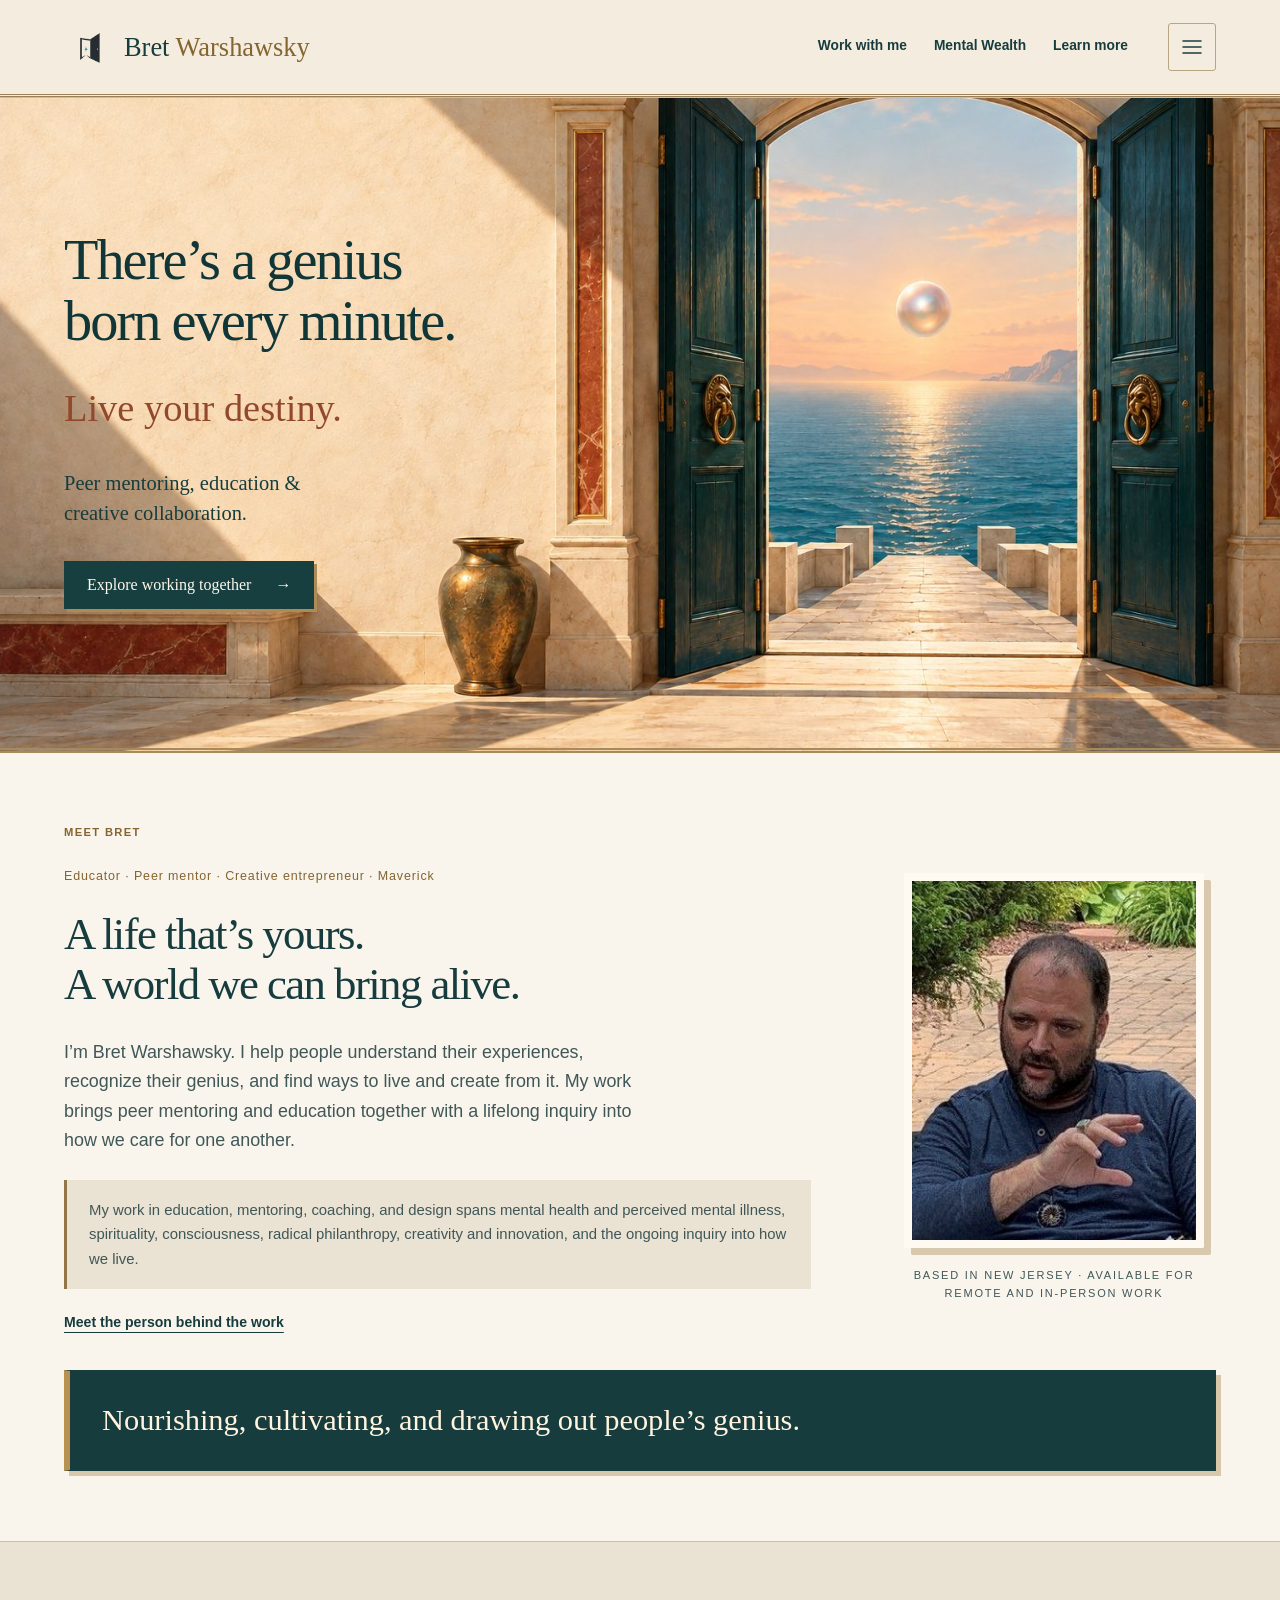
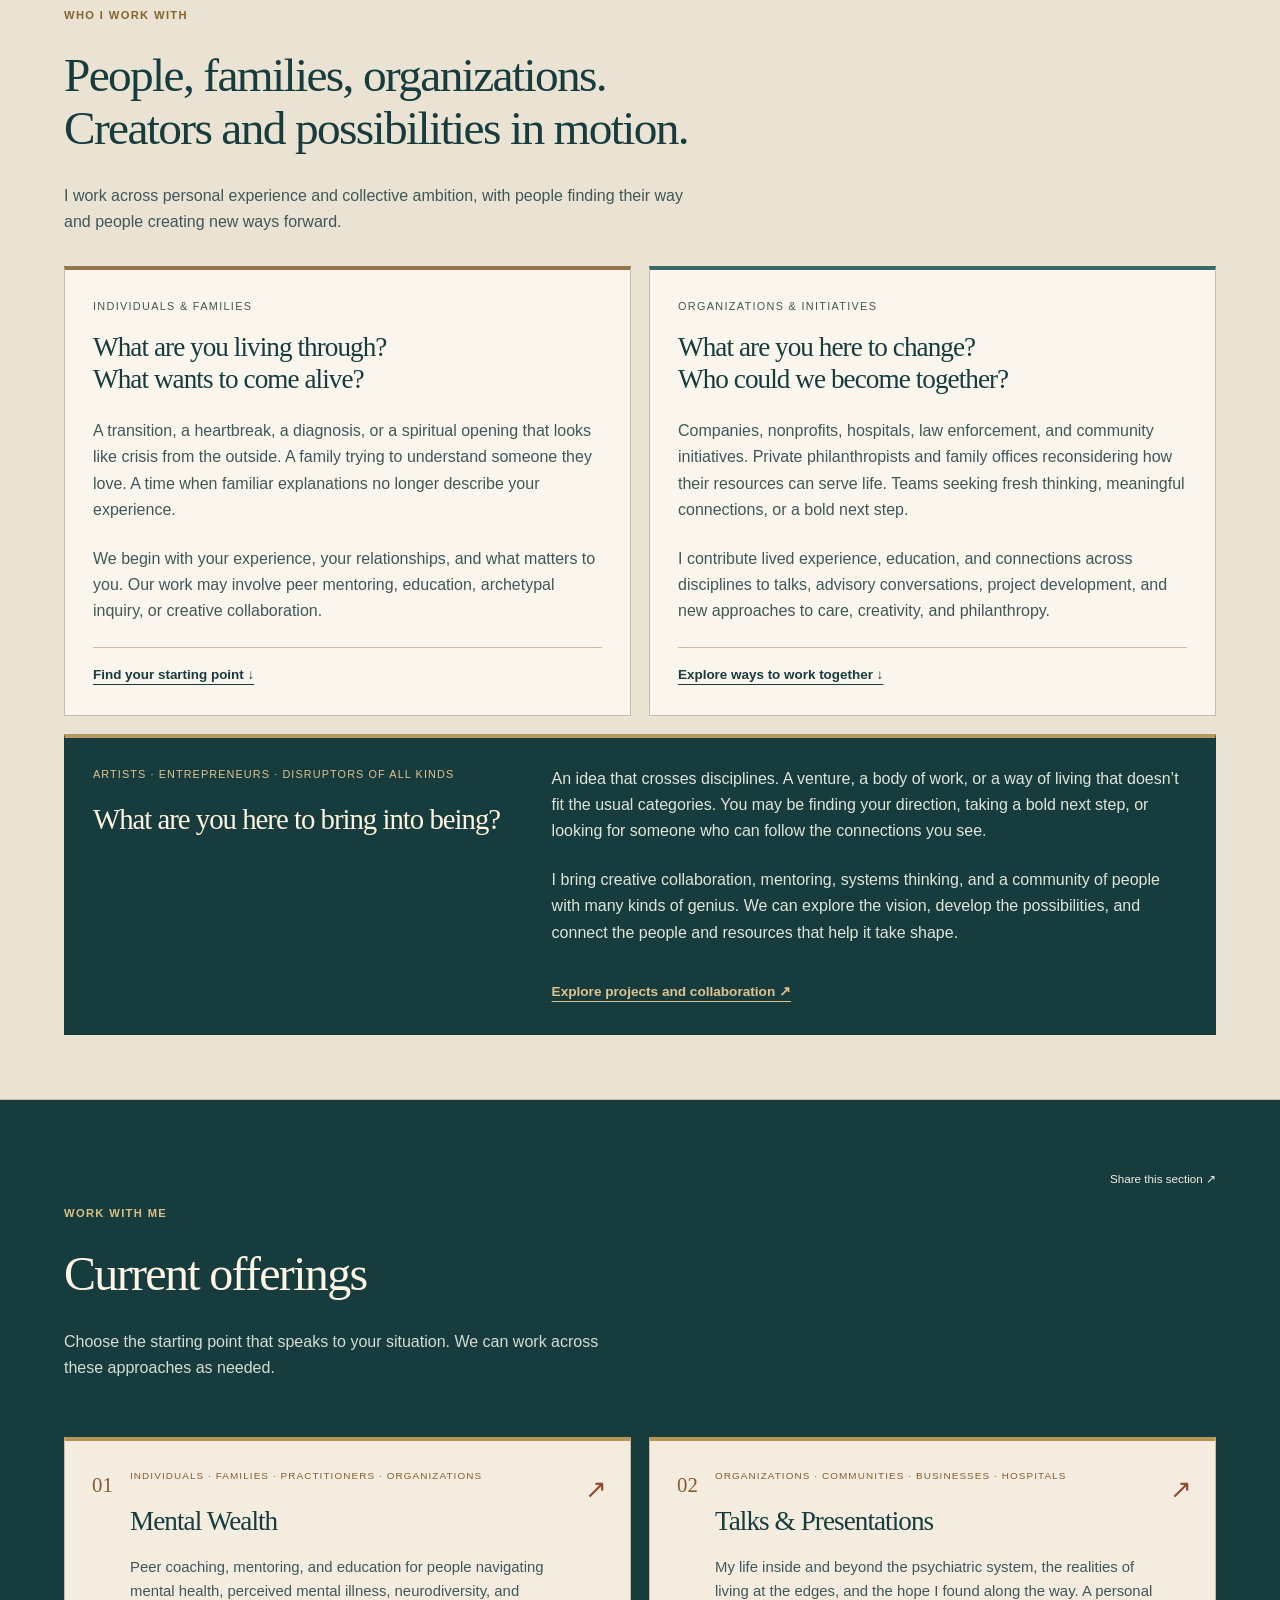
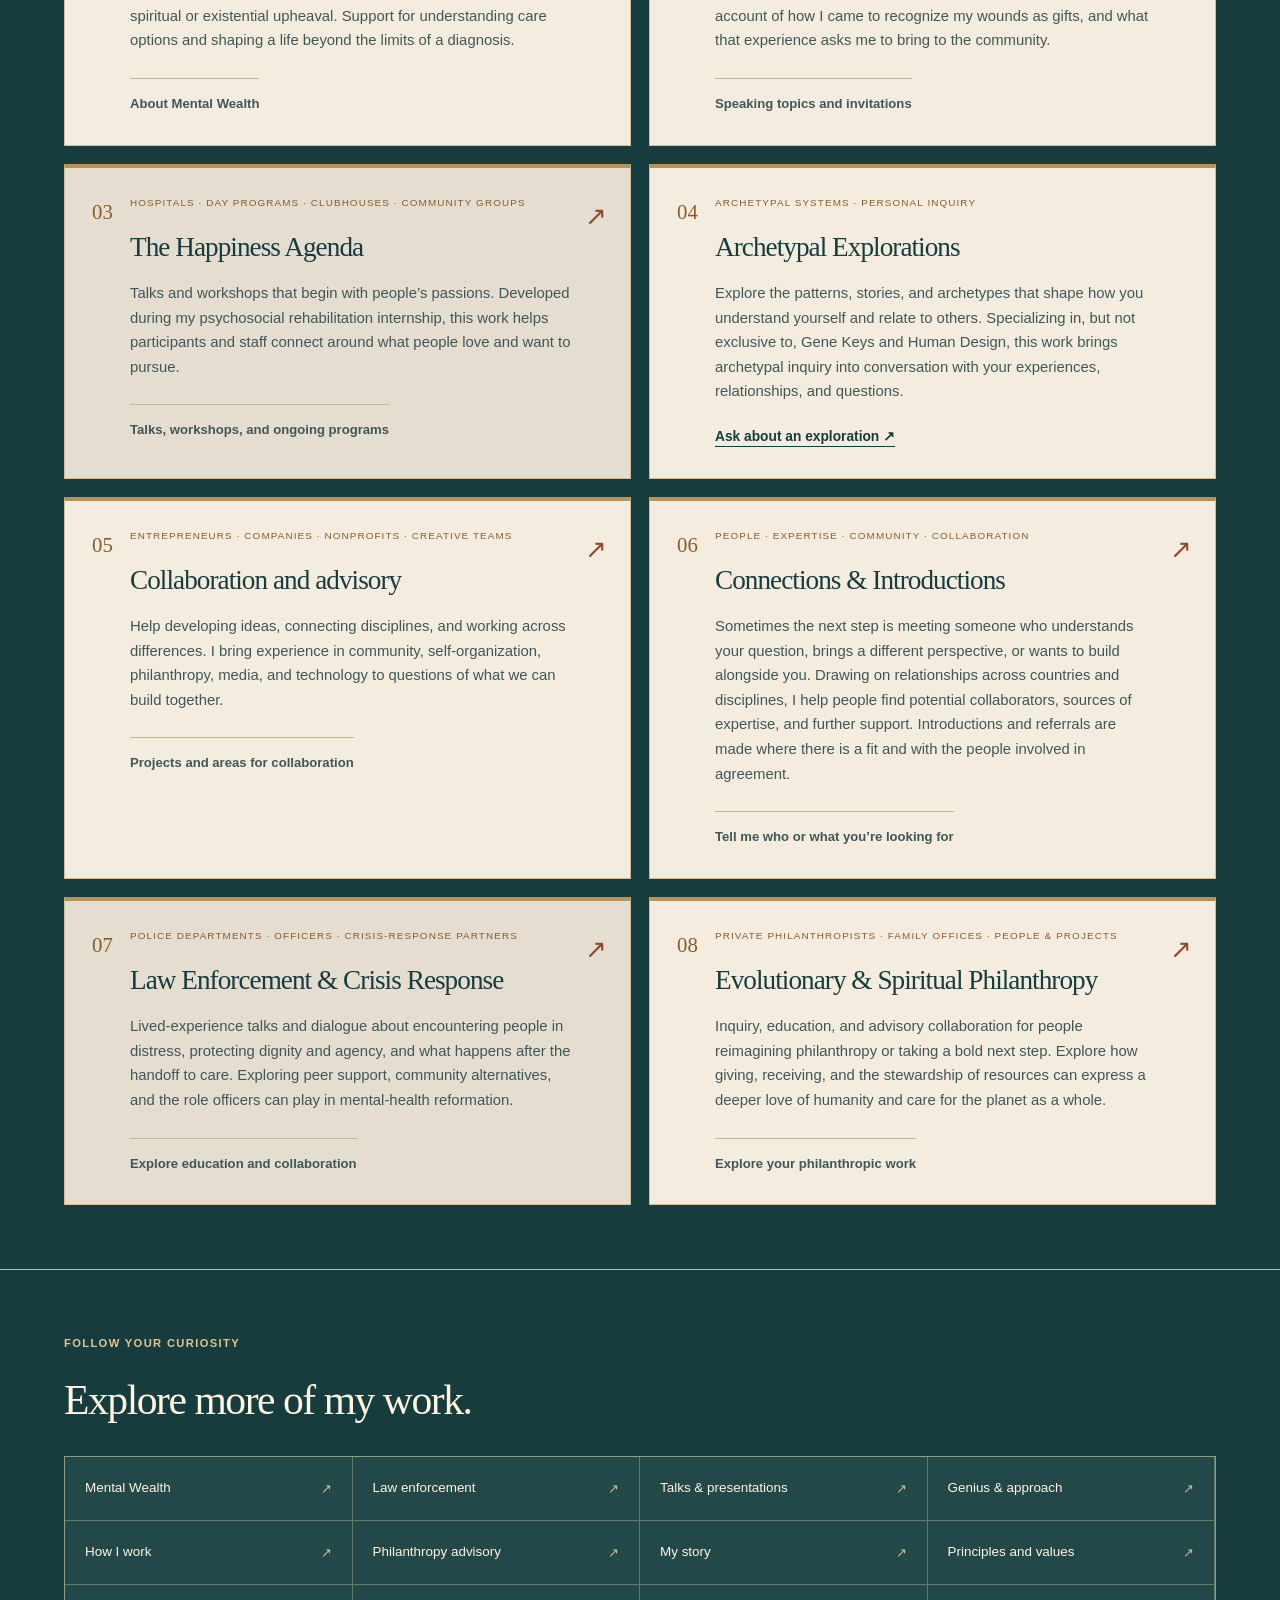
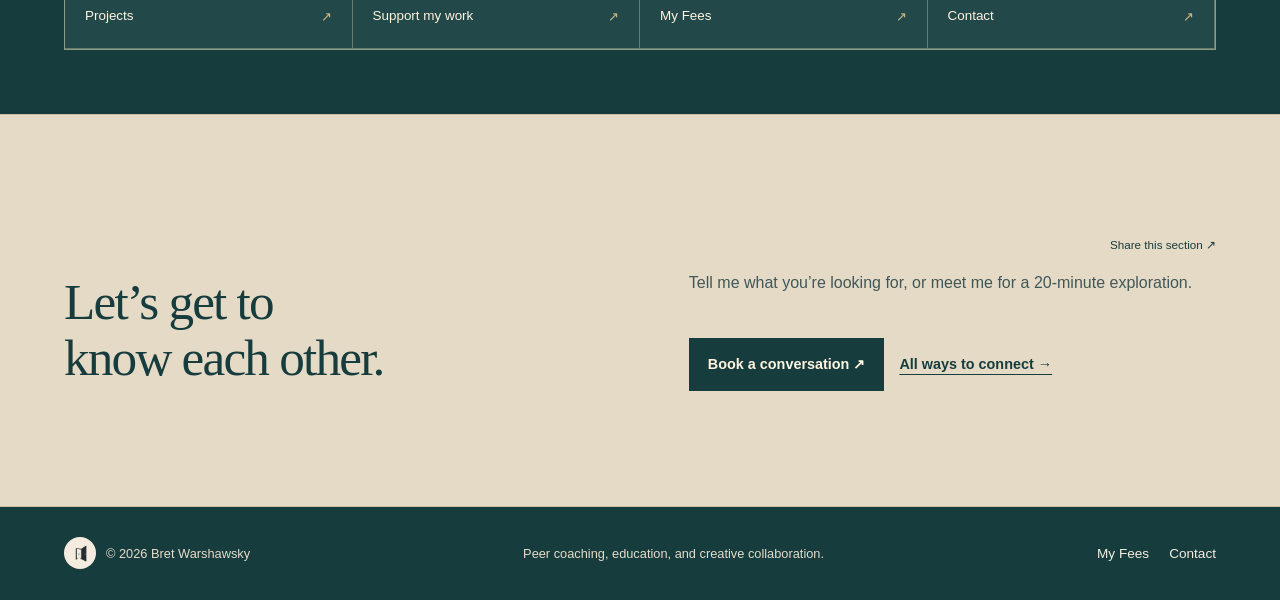
==== commit 56a0c2f5: "Keep three primary links visible and add the complete section menu" ====
--- a/index.html
+++ b/index.html
@@ -34,7 +34,7 @@
 .brand{display:flex;align-items:center;gap:10px}.brand .brand-name{color:var(--cream)}.brand .brand-name span{color:var(--gold)}.pearl-logo{display:block;flex:0 0 36px;border-radius:50%}.footer-signature{display:flex;align-items:center;gap:10px}.footer-signature img{border-radius:50%}.quick-index{display:flex;align-items:baseline;gap:10px 19px;flex-wrap:wrap;border-top:1px solid var(--line);margin-top:30px;padding-top:20px;font-size:.77rem}.quick-index>span{color:var(--muted)}.quick-index a{padding:4px 0}.contact-form iframe{color-scheme:normal}nav{gap:15px}nav a{font-size:.74rem}
 @media(max-width:1200px){.toggle{display:block}nav{display:none;position:absolute;top:100%;left:0;right:0;background:var(--bg);padding:12px 6% 20px;border-bottom:1px solid var(--line);flex-direction:column;align-items:stretch;max-height:calc(100dvh - 75px);overflow-y:auto}nav.open{display:flex}nav a,nav a:last-child{padding:12px 0;font-size:.92rem;min-height:44px}.bar{min-height:74px}}
 @media(max-width:760px){.brand{gap:7px;font-size:1.1rem}.pearl-logo{width:30px;height:30px;flex-basis:30px}.quick-index{gap:4px 17px;font-size:.8rem}.quick-index>span{width:100%}.quick-index a{min-height:40px;display:flex;align-items:center}}
-</style><meta name="robots" content="index,follow,max-image-preview:large"><meta name="author" content="Bret Warshawsky"><script type="application/ld+json">{"@context": "https://schema.org", "@graph": [{"@type": "WebSite", "@id": "https://bretw.info/#website", "url": "https://bretw.info/", "name": "Bret Warshawsky", "inLanguage": "en-US"}, {"@type": "Person", "@id": "https://bretw.info/#bret", "name": "Bret Warshawsky", "url": "https://bretw.info/", "jobTitle": "Educator, peer mentor and creative entrepreneur", "description": "Educator, peer mentor, speaker and creative entrepreneur working across mental health, spirituality, philanthropy, creativity and innovation.", "sameAs": ["https://socialeffectsnj.com/bret-warshawsky.html", "https://thesyntonytimes.substack.com/"], "knowsAbout": ["Peer support", "Mental health education", "Spirituality", "Philanthropy", "Creativity", "Innovation"]}]}</script><script>const movedSections=["about", "cards-on-the-table", "catalyze", "fees", "genius", "mental-wealth", "principles", "projects", "talks"];if(movedSections.includes(location.hash.slice(1)))location.replace("/more/"+location.hash);</script><link rel="stylesheet" href="/assets/design.css?v=20261020-whole-site"><meta property="og:type" content="website"><meta property="og:site_name" content="Bret Warshawsky"><meta property="og:url" content="https://bretw.info/"><meta property="og:title" content="Bret Warshawsky | There’s a genius born every minute."><meta property="og:description" content="Peer mentoring, education and creative collaboration. Mental Wealth, lived experience, principles, projects, and an invitation to bring more into the world."><meta property="og:image" content="https://bretw.info/assets/doorway-share.jpg"><meta property="og:image:secure_url" content="https://bretw.info/assets/doorway-share.jpg"><meta property="og:image:type" content="image/jpeg"><meta property="og:image:width" content="1200"><meta property="og:image:height" content="630"><meta property="og:image:alt" content="Open teal doors overlooking the sea, with a pearl suspended above the horizon"><meta name="twitter:card" content="summary_large_image"><meta name="twitter:title" content="Bret Warshawsky | There’s a genius born every minute."><meta name="twitter:description" content="Peer mentoring, education and creative collaboration. Mental Wealth, lived experience, principles, projects, and an invitation to bring more into the world."><meta name="twitter:image" content="https://bretw.info/assets/doorway-share.jpg"><meta name="twitter:image:alt" content="Open teal doors overlooking the sea, with a pearl suspended above the horizon"></head><body><a class="skip" href="#main">Skip to content</a><header><div class="wrap bar"><a class="brand" href="#main" aria-label="Bret Warshawsky, back to top"><img class="doorway-logo" src="/assets/bret-doorway-logo.png" alt="" width="48" height="48"><span class="brand-name">Bret <span>Warshawsky</span></span></a><button class="toggle" aria-label="Open navigation menu" aria-expanded="false" aria-controls="navigation"><svg class="menu-icon" width="24" height="24" viewbox="0 0 24 24" aria-hidden="true"><path d="M3 6h18M3 12h18M3 18h18" fill="none" stroke="currentColor" stroke-width="1.5" stroke-linecap="round"></path></svg></button><nav id="navigation" aria-label="Main navigation"><a href="#offerings">Work with me</a><a href="/more/#mental-wealth">Mental Wealth</a><a href="#explore-more">Learn more</a></nav></div></header>
+</style><meta name="robots" content="index,follow,max-image-preview:large"><meta name="author" content="Bret Warshawsky"><script type="application/ld+json">{"@context": "https://schema.org", "@graph": [{"@type": "WebSite", "@id": "https://bretw.info/#website", "url": "https://bretw.info/", "name": "Bret Warshawsky", "inLanguage": "en-US"}, {"@type": "Person", "@id": "https://bretw.info/#bret", "name": "Bret Warshawsky", "url": "https://bretw.info/", "jobTitle": "Educator, peer mentor and creative entrepreneur", "description": "Educator, peer mentor, speaker and creative entrepreneur working across mental health, spirituality, philanthropy, creativity and innovation.", "sameAs": ["https://socialeffectsnj.com/bret-warshawsky.html", "https://thesyntonytimes.substack.com/"], "knowsAbout": ["Peer support", "Mental health education", "Spirituality", "Philanthropy", "Creativity", "Innovation"]}]}</script><script>const movedSections=["about", "cards-on-the-table", "catalyze", "fees", "genius", "mental-wealth", "principles", "projects", "talks"];if(movedSections.includes(location.hash.slice(1)))location.replace("/more/"+location.hash);</script><link rel="stylesheet" href="/assets/design.css?v=20261020-full-navigation"><meta property="og:type" content="website"><meta property="og:site_name" content="Bret Warshawsky"><meta property="og:url" content="https://bretw.info/"><meta property="og:title" content="Bret Warshawsky | There’s a genius born every minute."><meta property="og:description" content="Peer mentoring, education and creative collaboration. Mental Wealth, lived experience, principles, projects, and an invitation to bring more into the world."><meta property="og:image" content="https://bretw.info/assets/doorway-share.jpg"><meta property="og:image:secure_url" content="https://bretw.info/assets/doorway-share.jpg"><meta property="og:image:type" content="image/jpeg"><meta property="og:image:width" content="1200"><meta property="og:image:height" content="630"><meta property="og:image:alt" content="Open teal doors overlooking the sea, with a pearl suspended above the horizon"><meta name="twitter:card" content="summary_large_image"><meta name="twitter:title" content="Bret Warshawsky | There’s a genius born every minute."><meta name="twitter:description" content="Peer mentoring, education and creative collaboration. Mental Wealth, lived experience, principles, projects, and an invitation to bring more into the world."><meta name="twitter:image" content="https://bretw.info/assets/doorway-share.jpg"><meta name="twitter:image:alt" content="Open teal doors overlooking the sea, with a pearl suspended above the horizon"></head><body><a class="skip" href="#main">Skip to content</a><header><div class="wrap bar"><a class="brand" href="#main" aria-label="Bret Warshawsky, back to top"><img class="doorway-logo" src="/assets/bret-doorway-logo.png" alt="" width="48" height="48"><span class="brand-name">Bret <span>Warshawsky</span></span></a><div class="primary-navigation" role="navigation" aria-label="Primary navigation"><a href="/#offerings">Work with me</a><a href="/more/#mental-wealth">Mental Wealth</a><a href="/#explore-more">Learn more</a></div><button class="toggle" aria-label="Open navigation menu" aria-expanded="false" aria-controls="navigation"><svg class="menu-icon" width="24" height="24" viewbox="0 0 24 24" aria-hidden="true"><path d="M3 6h18M3 12h18M3 18h18" fill="none" stroke="currentColor" stroke-width="1.5" stroke-linecap="round"></path></svg></button><nav id="navigation" aria-label="All sections"><a href="/#offerings">Work with me</a><a href="/more/#mental-wealth">Mental Wealth</a><a href="/more/#law-enforcement">Law enforcement</a><a href="/more/#talks">Talks &amp; presentations</a><a href="/more/#genius">Genius &amp; approach</a><a href="/more/#how-i-work">How I work</a><a href="/more/#philanthropy">Philanthropy advisory</a><a href="/more/#about">My story</a><a href="/more/#cards-on-the-table">My cards on the table</a><a href="/more/#principles">Principles and values</a><a href="/more/#projects">Projects &amp; collaboration</a><a href="/more/#catalyze">Support my work</a><a href="/more/#fees">My Fees</a><a href="/more/#connect">Contact</a></nav></div></header>
 <main id="main"><section class="door-hero" aria-labelledby="door-headline"><div class="wrap door-layout"><div class="door-copy"><h1 id="door-headline">There’s a genius<br>born every minute.</h1><p class="destiny">Live your destiny.</p><p class="door-description">Peer mentoring, education &amp; creative collaboration.</p><a class="door-button" href="#offerings">Explore working together <span aria-hidden="true">→</span></a></div><div class="door-art" role="img" aria-label="Open teal doors leading to the sea, with a pearl floating over the horizon"></div></div></section><div class="introduction"><div class="wrap"><div class="hero-grid"><div><p class="eyebrow">Meet Bret</p><p class="bret-roles">Educator · Peer mentor · Creative entrepreneur · Maverick</p><h2>A life that’s yours.<br>A world we can bring alive.</h2><p class="lead">I’m Bret Warshawsky. I help people understand their experiences, recognize their genius, and find ways to live and create from it. My work brings peer mentoring and education together with a lifelong inquiry into how we care for one another.</p><p class="small education-compass">My work in education, mentoring, coaching, and design spans mental health and perceived mental illness, spirituality, consciousness, radical philanthropy, creativity and innovation, and the ongoing inquiry into how we live.</p><div class="actions"><a class="text-link" href="/more/#about">Meet the person behind the work</a></div></div><figure class="portrait"><img src="[data-uri]" alt="Bret Warshawsky" width="440" height="450"><figcaption>Based in New Jersey · Available for remote and in-person work</figcaption></figure></div><div class="hero-note">Nourishing, cultivating, and drawing out people’s genius.</div></div></div>
 <section class="tint audience-section" id="who-i-work-with"><div class="wrap"><p class="eyebrow">Who I work with</p><h2>People, families, organizations.<br>Creators and possibilities in motion.</h2><p class="lead">I work across personal experience and collective ambition, with people finding their way and people creating new ways forward.</p><div class="audience-paths"><article><p class="tag">Individuals &amp; families</p><h3>What are you living through?<br>What wants to come alive?</h3><p>A transition, a heartbreak, a diagnosis, or a spiritual opening that looks like crisis from the outside. A family trying to understand someone they love. A time when familiar explanations no longer describe your experience.</p><p>We begin with your experience, your relationships, and what matters to you. Our work may involve peer mentoring, education, archetypal inquiry, or creative collaboration.</p><a class="text-link" href="#offerings">Find your starting point ↓</a></article><article><p class="tag">Organizations &amp; initiatives</p><h3>What are you here to change?<br>Who could we become together?</h3><p>Companies, nonprofits, hospitals, law enforcement, and community initiatives. Private philanthropists and family offices reconsidering how their resources can serve life. Teams seeking fresh thinking, meaningful connections, or a bold next step.</p><p>I contribute lived experience, education, and connections across disciplines to talks, advisory conversations, project development, and new approaches to care, creativity, and philanthropy.</p><a class="text-link" href="#offerings">Explore ways to work together ↓</a></article><article class="creative-audience"><div><p class="tag">Artists · Entrepreneurs · Disruptors of all kinds</p><h3>What are you here to bring into being?</h3></div><div><p>An idea that crosses disciplines. A venture, a body of work, or a way of living that doesn’t fit the usual categories. You may be finding your direction, taking a bold next step, or looking for someone who can follow the connections you see.</p><p>I bring creative collaboration, mentoring, systems thinking, and a community of people with many kinds of genius. We can explore the vision, develop the possibilities, and connect the people and resources that help it take shape.</p><a class="text-link" href="/more/#projects">Explore projects and collaboration ↗</a></div></article></div></div></section>
 <section id="offerings" class="offering-gallery"><div class="section-sharing wrap"><details class="share-control" data-share-url="https://bretw.info/#offerings" data-share-title="Current offerings"><summary>Share this section ↗</summary><div class="share-options"><a href="https://www.linkedin.com/sharing/share-offsite/?url=https%3A%2F%2Fbretw.info%2F%23offerings" target="_blank" rel="noopener noreferrer">LinkedIn</a><a href="https://twitter.com/intent/tweet?url=https%3A%2F%2Fbretw.info%2F%23offerings&amp;text=Current%20offerings" target="_blank" rel="noopener noreferrer">X</a><a href="https://www.facebook.com/sharer/sharer.php?u=https%3A%2F%2Fbretw.info%2F%23offerings" target="_blank" rel="noopener noreferrer">Facebook</a><button type="button" data-copy-link>Copy link</button><button type="button" data-native-share hidden>More options…</button></div><p class="share-status" role="status" aria-live="polite"></p><input class="share-fallback" aria-label="Section link to copy" readonly value="https://bretw.info/#offerings" hidden></details></div><div class="wrap"><div class="offer-head"><p class="eyebrow">Work with me</p><h2><em>Current offerings</em></h2><p class="lead">Choose the starting point that speaks to your situation. We can work across these approaches as needed.</p></div>
--- a/assets/design.css
+++ b/assets/design.css
@@ -112,3 +112,7 @@
 @media(max-width:380px){.domains{grid-template-columns:1fr}.offering{grid-template-columns:20px minmax(0,1fr) 12px}.brand{font-size:1rem}.quick-index a:after{display:none}}
 /* The creative audience has a full-width invitation of its own. */
 .audience-paths .creative-audience{grid-column:1/-1;display:grid;grid-template-columns:.8fr 1.2fr;gap:35px;background:#173c3e;border-color:#173c3e;border-top-color:#b99860}.creative-audience .tag{color:#dfc38f;font-size:.68rem;letter-spacing:.1em;margin:0}.creative-audience h3{color:#fff4df;font-size:1.8rem;margin-top:18px}.creative-audience p{color:#dfe5da}.creative-audience .text-link{color:#dfc38f;border-color:#647c70;display:inline-block;font-size:.85rem;padding-top:12px}@media(max-width:760px){.audience-paths .creative-audience{grid-template-columns:1fr;gap:10px}.creative-audience h3{font-size:1.6rem;margin-bottom:12px}}
+/* Three immediate routes, with the complete site inside the hamburger. */
+.primary-navigation{display:flex;align-items:center;gap:27px;margin-left:auto;margin-right:20px}.primary-navigation a{font-size:.86rem;font-weight:600;color:#173c3e;text-decoration:none;padding:12px 0;border-bottom:2px solid transparent;line-height:1.25}.primary-navigation a:hover{border-color:#927548}.bar{flex-wrap:wrap}header nav#navigation{width:560px;max-height:70vh;overflow:auto;top:calc(100% - 3px);padding:10px}header nav#navigation.open{display:grid;grid-template-columns:1fr 1fr;gap:0}header nav#navigation a{font-size:.87rem;padding:14px 16px;border-bottom:1px solid #e1d6c2}header nav#navigation a:nth-child(odd){border-right:1px solid #e1d6c2}header nav#navigation a:nth-last-child(-n+2){border-bottom:0}
+@media(max-width:900px){.primary-navigation{gap:18px;margin-right:15px}.primary-navigation a{font-size:.8rem}.brand{font-size:1.35rem}}
+@media(max-width:760px){.bar{padding-top:13px;padding-bottom:0;min-height:0;gap:0}.brand{font-size:1.16rem;flex:1}.toggle{margin-left:auto}.primary-navigation{order:3;width:100%;justify-content:space-between;gap:10px;margin:12px 0 0;border-top:1px solid #d7c9ad}.primary-navigation a{font-size:.76rem;min-height:44px;display:flex;align-items:center;padding:9px 0}.primary-navigation a:last-child{justify-content:flex-end}.primary-navigation a:nth-child(2){text-align:center}header nav#navigation{top:calc(100% - 1px);right:22px;width:calc(100vw - 44px);padding:8px;max-height:65vh}header nav#navigation a{font-size:.8rem;padding:14px 12px;line-height:1.4}}
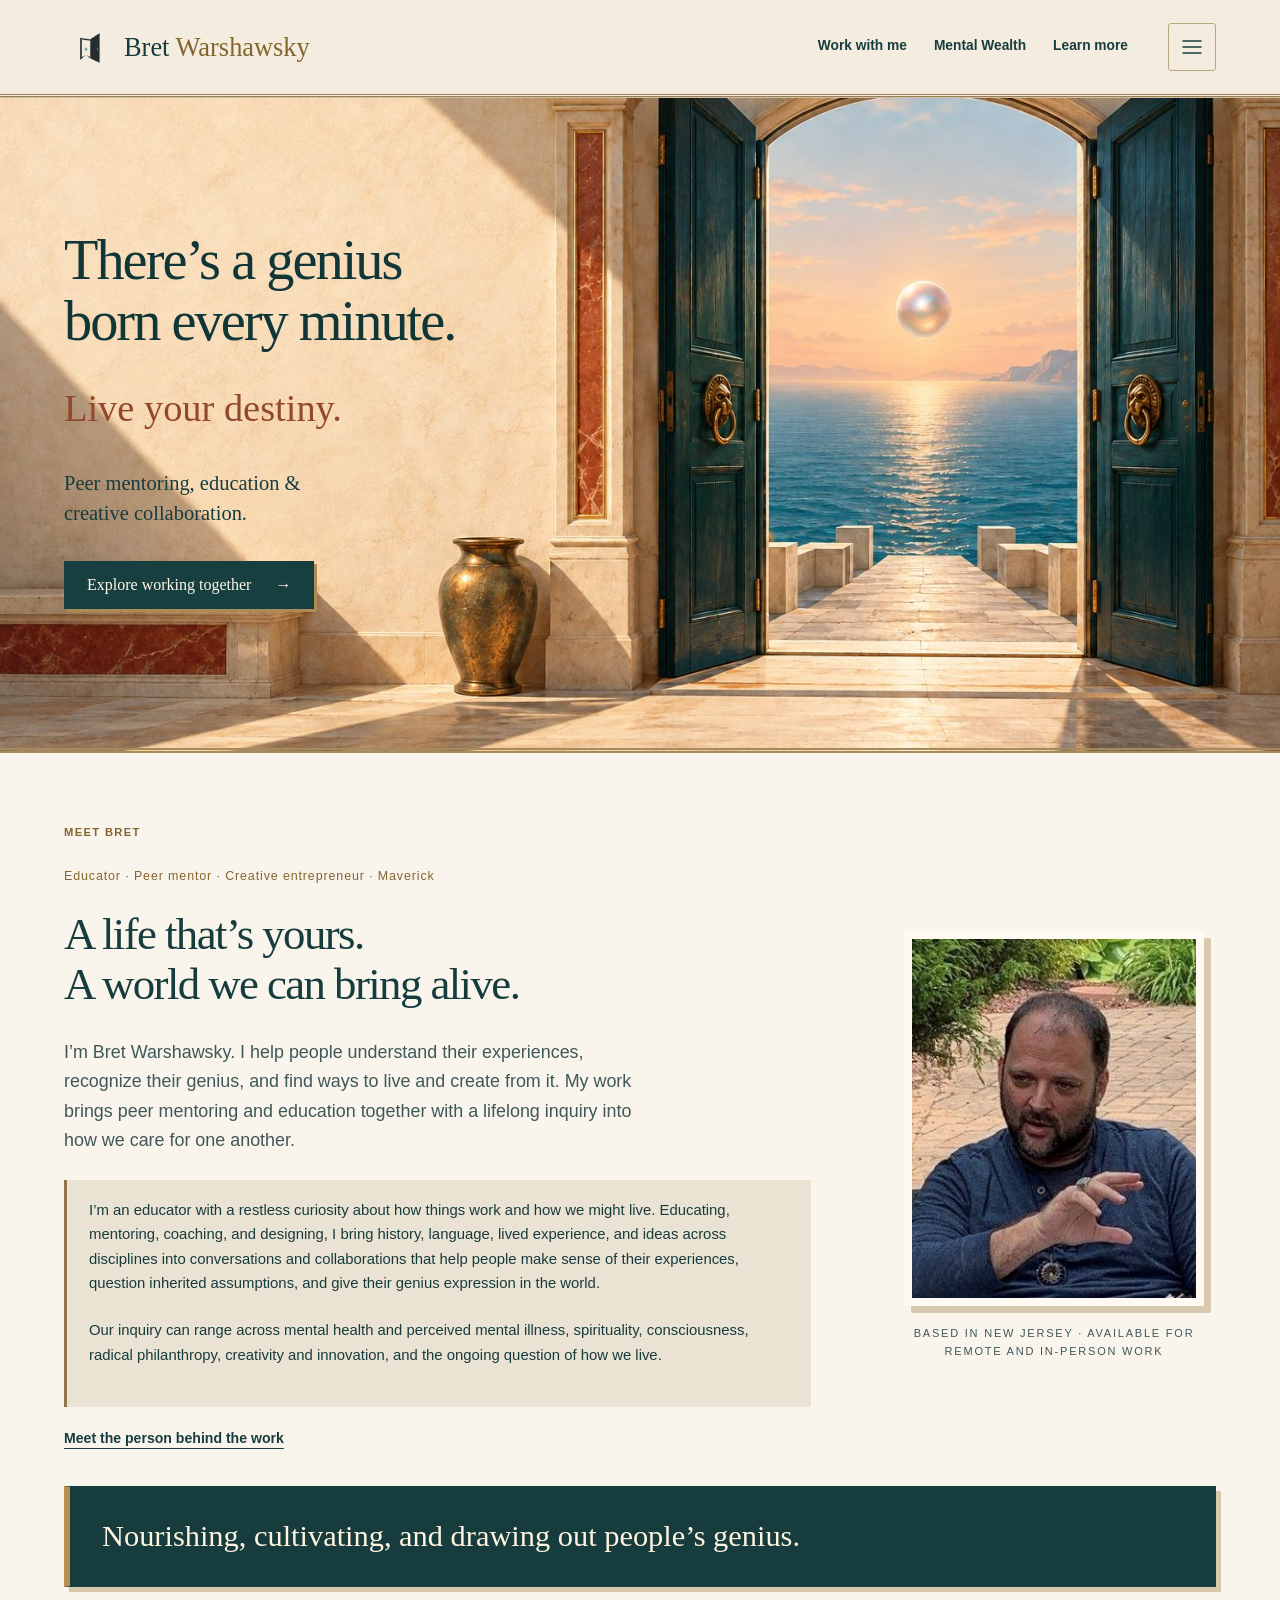
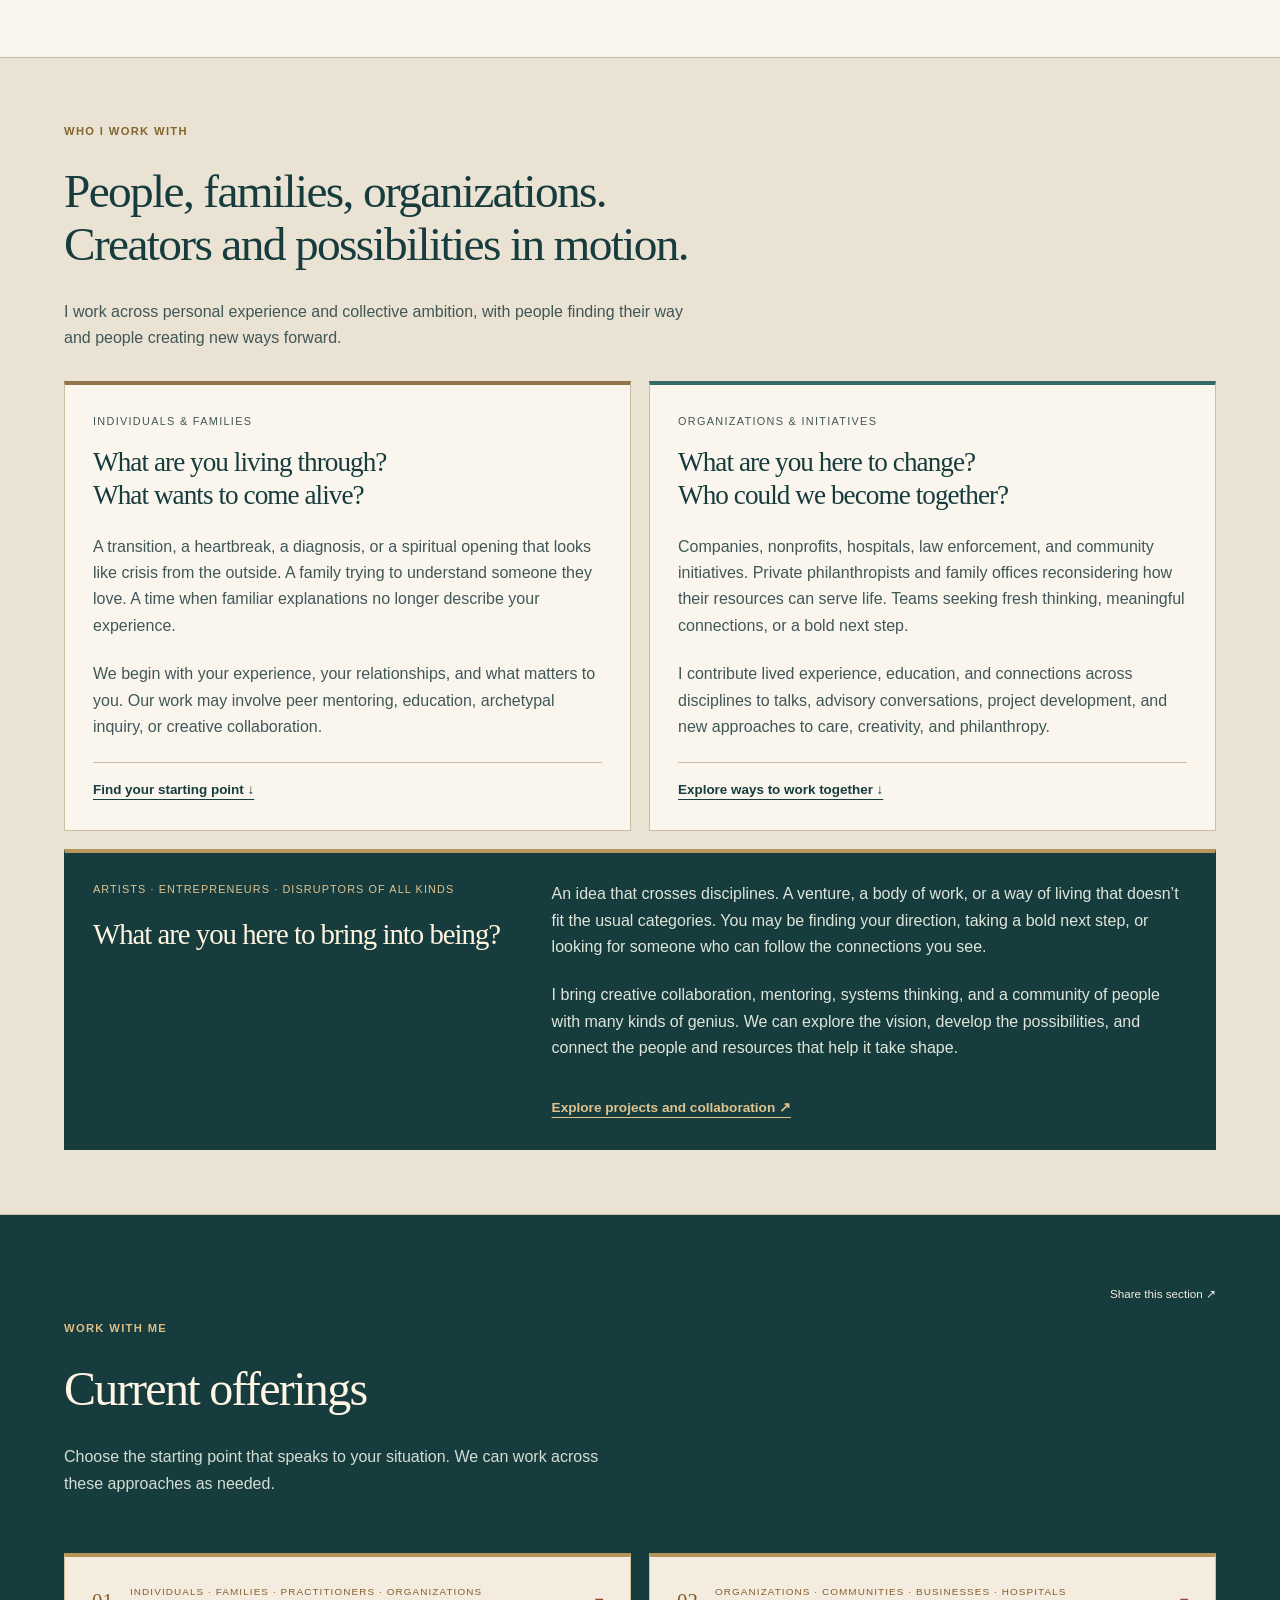
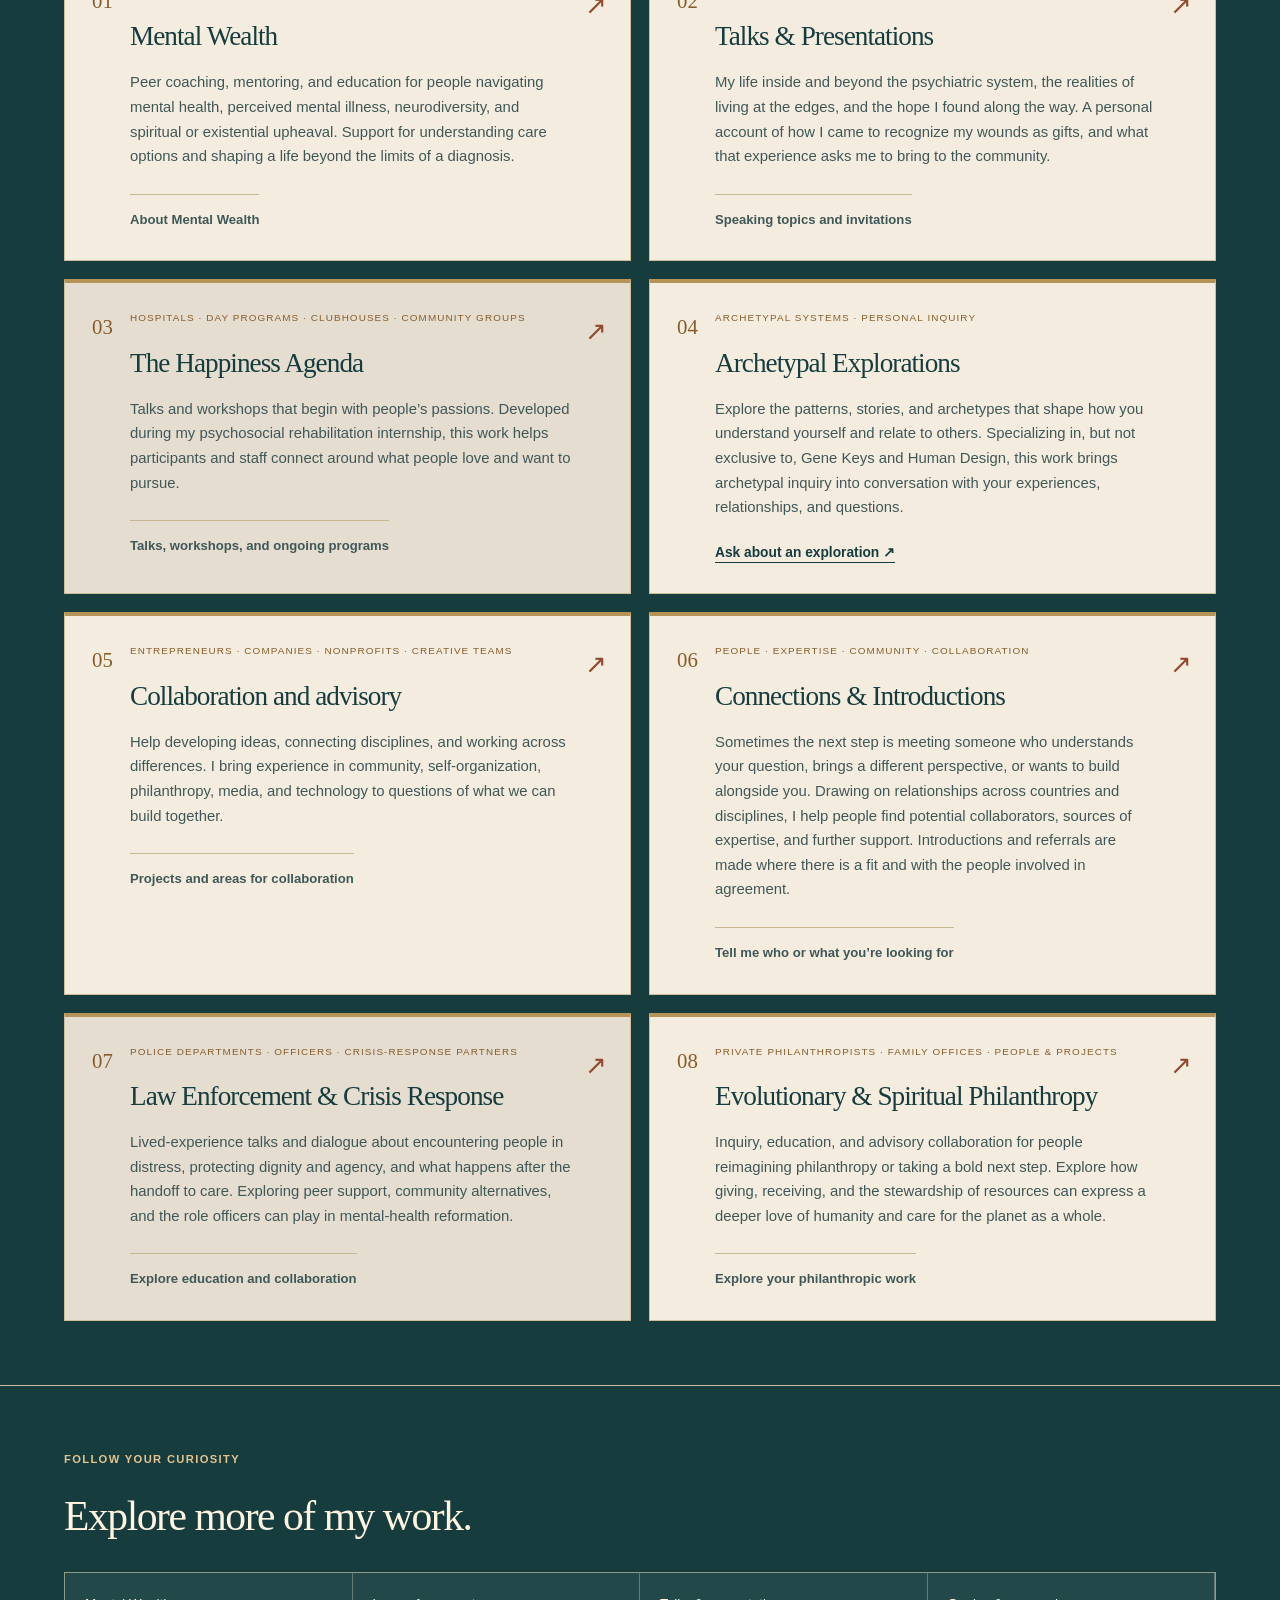
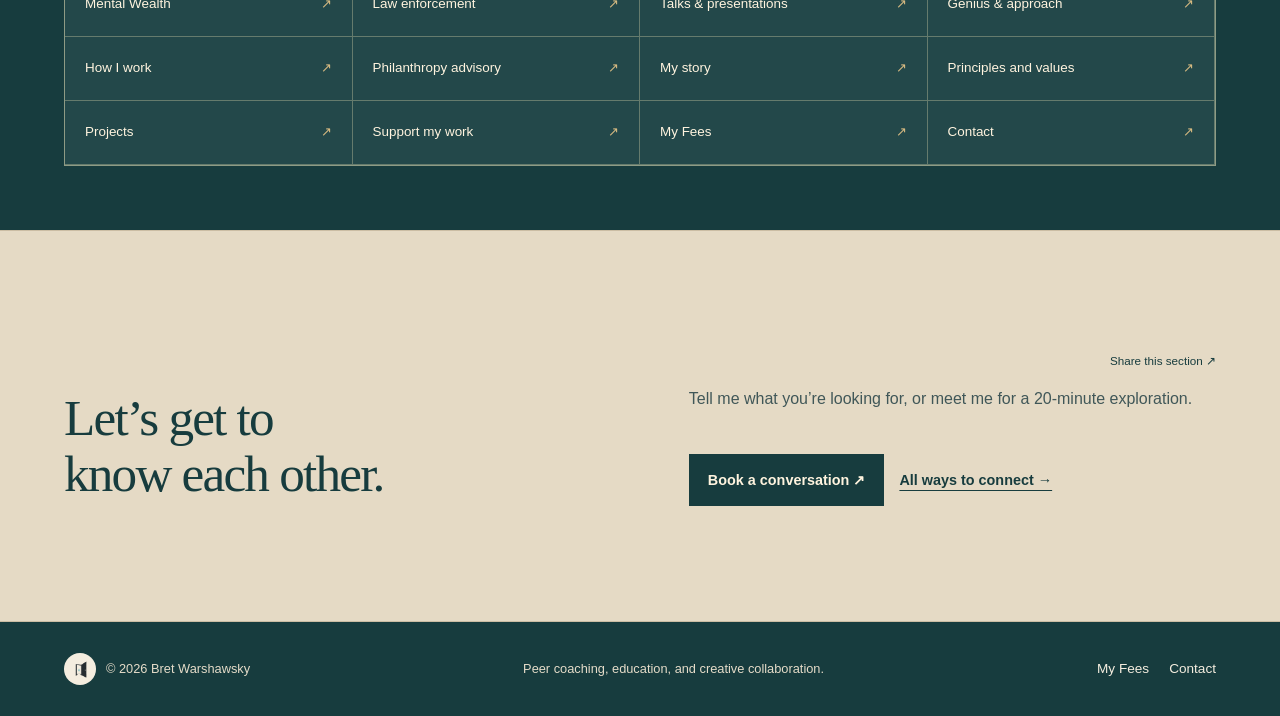
==== commit 9eff42c2: "Express the educator practice through curiosity, inquiry, and creative action" ====
--- a/index.html
+++ b/index.html
@@ -34,8 +34,8 @@
 .brand{display:flex;align-items:center;gap:10px}.brand .brand-name{color:var(--cream)}.brand .brand-name span{color:var(--gold)}.pearl-logo{display:block;flex:0 0 36px;border-radius:50%}.footer-signature{display:flex;align-items:center;gap:10px}.footer-signature img{border-radius:50%}.quick-index{display:flex;align-items:baseline;gap:10px 19px;flex-wrap:wrap;border-top:1px solid var(--line);margin-top:30px;padding-top:20px;font-size:.77rem}.quick-index>span{color:var(--muted)}.quick-index a{padding:4px 0}.contact-form iframe{color-scheme:normal}nav{gap:15px}nav a{font-size:.74rem}
 @media(max-width:1200px){.toggle{display:block}nav{display:none;position:absolute;top:100%;left:0;right:0;background:var(--bg);padding:12px 6% 20px;border-bottom:1px solid var(--line);flex-direction:column;align-items:stretch;max-height:calc(100dvh - 75px);overflow-y:auto}nav.open{display:flex}nav a,nav a:last-child{padding:12px 0;font-size:.92rem;min-height:44px}.bar{min-height:74px}}
 @media(max-width:760px){.brand{gap:7px;font-size:1.1rem}.pearl-logo{width:30px;height:30px;flex-basis:30px}.quick-index{gap:4px 17px;font-size:.8rem}.quick-index>span{width:100%}.quick-index a{min-height:40px;display:flex;align-items:center}}
-</style><meta name="robots" content="index,follow,max-image-preview:large"><meta name="author" content="Bret Warshawsky"><script type="application/ld+json">{"@context": "https://schema.org", "@graph": [{"@type": "WebSite", "@id": "https://bretw.info/#website", "url": "https://bretw.info/", "name": "Bret Warshawsky", "inLanguage": "en-US"}, {"@type": "Person", "@id": "https://bretw.info/#bret", "name": "Bret Warshawsky", "url": "https://bretw.info/", "jobTitle": "Educator, peer mentor and creative entrepreneur", "description": "Educator, peer mentor, speaker and creative entrepreneur working across mental health, spirituality, philanthropy, creativity and innovation.", "sameAs": ["https://socialeffectsnj.com/bret-warshawsky.html", "https://thesyntonytimes.substack.com/"], "knowsAbout": ["Peer support", "Mental health education", "Spirituality", "Philanthropy", "Creativity", "Innovation"]}]}</script><script>const movedSections=["about", "cards-on-the-table", "catalyze", "fees", "genius", "mental-wealth", "principles", "projects", "talks"];if(movedSections.includes(location.hash.slice(1)))location.replace("/more/"+location.hash);</script><link rel="stylesheet" href="/assets/design.css?v=20261020-full-navigation"><meta property="og:type" content="website"><meta property="og:site_name" content="Bret Warshawsky"><meta property="og:url" content="https://bretw.info/"><meta property="og:title" content="Bret Warshawsky | There’s a genius born every minute."><meta property="og:description" content="Peer mentoring, education and creative collaboration. Mental Wealth, lived experience, principles, projects, and an invitation to bring more into the world."><meta property="og:image" content="https://bretw.info/assets/doorway-share.jpg"><meta property="og:image:secure_url" content="https://bretw.info/assets/doorway-share.jpg"><meta property="og:image:type" content="image/jpeg"><meta property="og:image:width" content="1200"><meta property="og:image:height" content="630"><meta property="og:image:alt" content="Open teal doors overlooking the sea, with a pearl suspended above the horizon"><meta name="twitter:card" content="summary_large_image"><meta name="twitter:title" content="Bret Warshawsky | There’s a genius born every minute."><meta name="twitter:description" content="Peer mentoring, education and creative collaboration. Mental Wealth, lived experience, principles, projects, and an invitation to bring more into the world."><meta name="twitter:image" content="https://bretw.info/assets/doorway-share.jpg"><meta name="twitter:image:alt" content="Open teal doors overlooking the sea, with a pearl suspended above the horizon"></head><body><a class="skip" href="#main">Skip to content</a><header><div class="wrap bar"><a class="brand" href="#main" aria-label="Bret Warshawsky, back to top"><img class="doorway-logo" src="/assets/bret-doorway-logo.png" alt="" width="48" height="48"><span class="brand-name">Bret <span>Warshawsky</span></span></a><div class="primary-navigation" role="navigation" aria-label="Primary navigation"><a href="/#offerings">Work with me</a><a href="/more/#mental-wealth">Mental Wealth</a><a href="/#explore-more">Learn more</a></div><button class="toggle" aria-label="Open navigation menu" aria-expanded="false" aria-controls="navigation"><svg class="menu-icon" width="24" height="24" viewbox="0 0 24 24" aria-hidden="true"><path d="M3 6h18M3 12h18M3 18h18" fill="none" stroke="currentColor" stroke-width="1.5" stroke-linecap="round"></path></svg></button><nav id="navigation" aria-label="All sections"><a href="/#offerings">Work with me</a><a href="/more/#mental-wealth">Mental Wealth</a><a href="/more/#law-enforcement">Law enforcement</a><a href="/more/#talks">Talks &amp; presentations</a><a href="/more/#genius">Genius &amp; approach</a><a href="/more/#how-i-work">How I work</a><a href="/more/#philanthropy">Philanthropy advisory</a><a href="/more/#about">My story</a><a href="/more/#cards-on-the-table">My cards on the table</a><a href="/more/#principles">Principles and values</a><a href="/more/#projects">Projects &amp; collaboration</a><a href="/more/#catalyze">Support my work</a><a href="/more/#fees">My Fees</a><a href="/more/#connect">Contact</a></nav></div></header>
-<main id="main"><section class="door-hero" aria-labelledby="door-headline"><div class="wrap door-layout"><div class="door-copy"><h1 id="door-headline">There’s a genius<br>born every minute.</h1><p class="destiny">Live your destiny.</p><p class="door-description">Peer mentoring, education &amp; creative collaboration.</p><a class="door-button" href="#offerings">Explore working together <span aria-hidden="true">→</span></a></div><div class="door-art" role="img" aria-label="Open teal doors leading to the sea, with a pearl floating over the horizon"></div></div></section><div class="introduction"><div class="wrap"><div class="hero-grid"><div><p class="eyebrow">Meet Bret</p><p class="bret-roles">Educator · Peer mentor · Creative entrepreneur · Maverick</p><h2>A life that’s yours.<br>A world we can bring alive.</h2><p class="lead">I’m Bret Warshawsky. I help people understand their experiences, recognize their genius, and find ways to live and create from it. My work brings peer mentoring and education together with a lifelong inquiry into how we care for one another.</p><p class="small education-compass">My work in education, mentoring, coaching, and design spans mental health and perceived mental illness, spirituality, consciousness, radical philanthropy, creativity and innovation, and the ongoing inquiry into how we live.</p><div class="actions"><a class="text-link" href="/more/#about">Meet the person behind the work</a></div></div><figure class="portrait"><img src="[data-uri]" alt="Bret Warshawsky" width="440" height="450"><figcaption>Based in New Jersey · Available for remote and in-person work</figcaption></figure></div><div class="hero-note">Nourishing, cultivating, and drawing out people’s genius.</div></div></div>
+</style><meta name="robots" content="index,follow,max-image-preview:large"><meta name="author" content="Bret Warshawsky"><script type="application/ld+json">{"@context": "https://schema.org", "@graph": [{"@type": "WebSite", "@id": "https://bretw.info/#website", "url": "https://bretw.info/", "name": "Bret Warshawsky", "inLanguage": "en-US"}, {"@type": "Person", "@id": "https://bretw.info/#bret", "name": "Bret Warshawsky", "url": "https://bretw.info/", "jobTitle": "Educator, peer mentor and creative entrepreneur", "description": "Educator, peer mentor, speaker and creative entrepreneur working across mental health, spirituality, philanthropy, creativity and innovation.", "sameAs": ["https://socialeffectsnj.com/bret-warshawsky.html", "https://thesyntonytimes.substack.com/"], "knowsAbout": ["Peer support", "Mental health education", "Spirituality", "Philanthropy", "Creativity", "Innovation"]}]}</script><script>const movedSections=["about", "cards-on-the-table", "catalyze", "fees", "genius", "mental-wealth", "principles", "projects", "talks"];if(movedSections.includes(location.hash.slice(1)))location.replace("/more/"+location.hash);</script><link rel="stylesheet" href="/assets/design.css?v=20261020-polished"><meta property="og:type" content="website"><meta property="og:site_name" content="Bret Warshawsky"><meta property="og:url" content="https://bretw.info/"><meta property="og:title" content="Bret Warshawsky | There’s a genius born every minute."><meta property="og:description" content="Peer mentoring, education and creative collaboration. Mental Wealth, lived experience, principles, projects, and an invitation to bring more into the world."><meta property="og:image" content="https://bretw.info/assets/doorway-share.jpg"><meta property="og:image:secure_url" content="https://bretw.info/assets/doorway-share.jpg"><meta property="og:image:type" content="image/jpeg"><meta property="og:image:width" content="1200"><meta property="og:image:height" content="630"><meta property="og:image:alt" content="Open teal doors overlooking the sea, with a pearl suspended above the horizon"><meta name="twitter:card" content="summary_large_image"><meta name="twitter:title" content="Bret Warshawsky | There’s a genius born every minute."><meta name="twitter:description" content="Peer mentoring, education and creative collaboration. Mental Wealth, lived experience, principles, projects, and an invitation to bring more into the world."><meta name="twitter:image" content="https://bretw.info/assets/doorway-share.jpg"><meta name="twitter:image:alt" content="Open teal doors overlooking the sea, with a pearl suspended above the horizon"><style id="anchor-positioning">html{scroll-padding-top:0!important}section[id]{scroll-margin-top:-28px}#section-choices{scroll-margin-top:16px}@media(max-width:760px){section[id]{scroll-margin-top:-16px}}</style></head><body><a class="skip" href="#main">Skip to content</a><header><div class="wrap bar"><a class="brand" href="#main" aria-label="Bret Warshawsky, back to top"><img class="doorway-logo" src="/assets/bret-doorway-logo.png" alt="" width="48" height="48"><span class="brand-name">Bret <span>Warshawsky</span></span></a><div class="primary-navigation" role="navigation" aria-label="Primary navigation"><a href="/#offerings">Work with me</a><a href="/more/#mental-wealth">Mental Wealth</a><a href="/#explore-more">Learn more</a></div><button class="toggle" aria-label="Open navigation menu" aria-expanded="false" aria-controls="navigation"><svg class="menu-icon" width="24" height="24" viewbox="0 0 24 24" aria-hidden="true"><path d="M3 6h18M3 12h18M3 18h18" fill="none" stroke="currentColor" stroke-width="1.5" stroke-linecap="round"></path></svg></button><nav id="navigation" aria-label="All sections"><a href="/#offerings">Work with me</a><a href="/more/#mental-wealth">Mental Wealth</a><a href="/more/#law-enforcement">Law enforcement</a><a href="/more/#talks">Talks &amp; presentations</a><a href="/more/#genius">Genius &amp; approach</a><a href="/more/#how-i-work">How I work</a><a href="/more/#philanthropy">Philanthropy advisory</a><a href="/more/#about">My story</a><a href="/more/#cards-on-the-table">My cards on the table</a><a href="/more/#principles">Principles and values</a><a href="/more/#projects">Projects &amp; collaboration</a><a href="/more/#catalyze">Support my work</a><a href="/more/#fees">My Fees</a><a href="/more/#connect">Contact</a></nav></div></header>
+<main id="main"><section class="door-hero" aria-labelledby="door-headline"><div class="wrap door-layout"><div class="door-copy"><h1 id="door-headline">There’s a genius<br>born every minute.</h1><p class="destiny">Live your destiny.</p><p class="door-description">Peer mentoring, education &amp; creative collaboration.</p><a class="door-button" href="#offerings">Explore working together <span aria-hidden="true">→</span></a></div><div class="door-art" role="img" aria-label="Open teal doors leading to the sea, with a pearl floating over the horizon"></div></div></section><div class="introduction"><div class="wrap"><div class="hero-grid"><div><p class="eyebrow">Meet Bret</p><p class="bret-roles">Educator · Peer mentor · Creative entrepreneur · Maverick</p><h2>A life that’s yours.<br>A world we can bring alive.</h2><p class="lead">I’m Bret Warshawsky. I help people understand their experiences, recognize their genius, and find ways to live and create from it. My work brings peer mentoring and education together with a lifelong inquiry into how we care for one another.</p><div class="education-compass"><p>I’m an educator with a restless curiosity about how things work and how we might live. Educating, mentoring, coaching, and designing, I bring history, language, lived experience, and ideas across disciplines into conversations and collaborations that help people make sense of their experiences, question inherited assumptions, and give their genius expression in the world.</p><p>Our inquiry can range across mental health and perceived mental illness, spirituality, consciousness, radical philanthropy, creativity and innovation, and the ongoing question of how we live.</p></div><div class="actions"><a class="text-link" href="/more/#about">Meet the person behind the work</a></div></div><figure class="portrait"><img src="[data-uri]" alt="Bret Warshawsky" width="440" height="450"><figcaption>Based in New Jersey · Available for remote and in-person work</figcaption></figure></div><div class="hero-note">Nourishing, cultivating, and drawing out people’s genius.</div></div></div>
 <section class="tint audience-section" id="who-i-work-with"><div class="wrap"><p class="eyebrow">Who I work with</p><h2>People, families, organizations.<br>Creators and possibilities in motion.</h2><p class="lead">I work across personal experience and collective ambition, with people finding their way and people creating new ways forward.</p><div class="audience-paths"><article><p class="tag">Individuals &amp; families</p><h3>What are you living through?<br>What wants to come alive?</h3><p>A transition, a heartbreak, a diagnosis, or a spiritual opening that looks like crisis from the outside. A family trying to understand someone they love. A time when familiar explanations no longer describe your experience.</p><p>We begin with your experience, your relationships, and what matters to you. Our work may involve peer mentoring, education, archetypal inquiry, or creative collaboration.</p><a class="text-link" href="#offerings">Find your starting point ↓</a></article><article><p class="tag">Organizations &amp; initiatives</p><h3>What are you here to change?<br>Who could we become together?</h3><p>Companies, nonprofits, hospitals, law enforcement, and community initiatives. Private philanthropists and family offices reconsidering how their resources can serve life. Teams seeking fresh thinking, meaningful connections, or a bold next step.</p><p>I contribute lived experience, education, and connections across disciplines to talks, advisory conversations, project development, and new approaches to care, creativity, and philanthropy.</p><a class="text-link" href="#offerings">Explore ways to work together ↓</a></article><article class="creative-audience"><div><p class="tag">Artists · Entrepreneurs · Disruptors of all kinds</p><h3>What are you here to bring into being?</h3></div><div><p>An idea that crosses disciplines. A venture, a body of work, or a way of living that doesn’t fit the usual categories. You may be finding your direction, taking a bold next step, or looking for someone who can follow the connections you see.</p><p>I bring creative collaboration, mentoring, systems thinking, and a community of people with many kinds of genius. We can explore the vision, develop the possibilities, and connect the people and resources that help it take shape.</p><a class="text-link" href="/more/#projects">Explore projects and collaboration ↗</a></div></article></div></div></section>
 <section id="offerings" class="offering-gallery"><div class="section-sharing wrap"><details class="share-control" data-share-url="https://bretw.info/#offerings" data-share-title="Current offerings"><summary>Share this section ↗</summary><div class="share-options"><a href="https://www.linkedin.com/sharing/share-offsite/?url=https%3A%2F%2Fbretw.info%2F%23offerings" target="_blank" rel="noopener noreferrer">LinkedIn</a><a href="https://twitter.com/intent/tweet?url=https%3A%2F%2Fbretw.info%2F%23offerings&amp;text=Current%20offerings" target="_blank" rel="noopener noreferrer">X</a><a href="https://www.facebook.com/sharer/sharer.php?u=https%3A%2F%2Fbretw.info%2F%23offerings" target="_blank" rel="noopener noreferrer">Facebook</a><button type="button" data-copy-link>Copy link</button><button type="button" data-native-share hidden>More options…</button></div><p class="share-status" role="status" aria-live="polite"></p><input class="share-fallback" aria-label="Section link to copy" readonly value="https://bretw.info/#offerings" hidden></details></div><div class="wrap"><div class="offer-head"><p class="eyebrow">Work with me</p><h2><em>Current offerings</em></h2><p class="lead">Choose the starting point that speaks to your situation. We can work across these approaches as needed.</p></div>
 <a class="offering" href="/more/#mental-wealth"><span class="num">01</span><div><span class="tag">Individuals · Families · Practitioners · Organizations</span><h3>Mental Wealth</h3><p>Peer coaching, mentoring, and education for people navigating mental health, perceived mental illness, neurodiversity, and spiritual or existential upheaval. Support for understanding care options and shaping a life beyond the limits of a diagnosis.</p><span class="small">About Mental Wealth</span></div><span class="arrow">↗</span></a>
--- a/assets/design.css
+++ b/assets/design.css
@@ -116,3 +116,5 @@
 .primary-navigation{display:flex;align-items:center;gap:27px;margin-left:auto;margin-right:20px}.primary-navigation a{font-size:.86rem;font-weight:600;color:#173c3e;text-decoration:none;padding:12px 0;border-bottom:2px solid transparent;line-height:1.25}.primary-navigation a:hover{border-color:#927548}.bar{flex-wrap:wrap}header nav#navigation{width:560px;max-height:70vh;overflow:auto;top:calc(100% - 3px);padding:10px}header nav#navigation.open{display:grid;grid-template-columns:1fr 1fr;gap:0}header nav#navigation a{font-size:.87rem;padding:14px 16px;border-bottom:1px solid #e1d6c2}header nav#navigation a:nth-child(odd){border-right:1px solid #e1d6c2}header nav#navigation a:nth-last-child(-n+2){border-bottom:0}
 @media(max-width:900px){.primary-navigation{gap:18px;margin-right:15px}.primary-navigation a{font-size:.8rem}.brand{font-size:1.35rem}}
 @media(max-width:760px){.bar{padding-top:13px;padding-bottom:0;min-height:0;gap:0}.brand{font-size:1.16rem;flex:1}.toggle{margin-left:auto}.primary-navigation{order:3;width:100%;justify-content:space-between;gap:10px;margin:12px 0 0;border-top:1px solid #d7c9ad}.primary-navigation a{font-size:.76rem;min-height:44px;display:flex;align-items:center;padding:9px 0}.primary-navigation a:last-child{justify-content:flex-end}.primary-navigation a:nth-child(2){text-align:center}header nav#navigation{top:calc(100% - 1px);right:22px;width:calc(100vw - 44px);padding:8px;max-height:65vh}header nav#navigation a{font-size:.8rem;padding:14px 12px;line-height:1.4}}
+/* Keep the embedded form's light labels legible on its transparent canvas. */
+.contact-message .contact-form{background:#173c3e;padding:20px;border:1px solid #376969}.contact-message .contact-form iframe{background:#173c3e}#catalyze .section-return a{color:#fff4df!important}@media(max-width:760px){.contact-message .contact-form{padding:12px}}
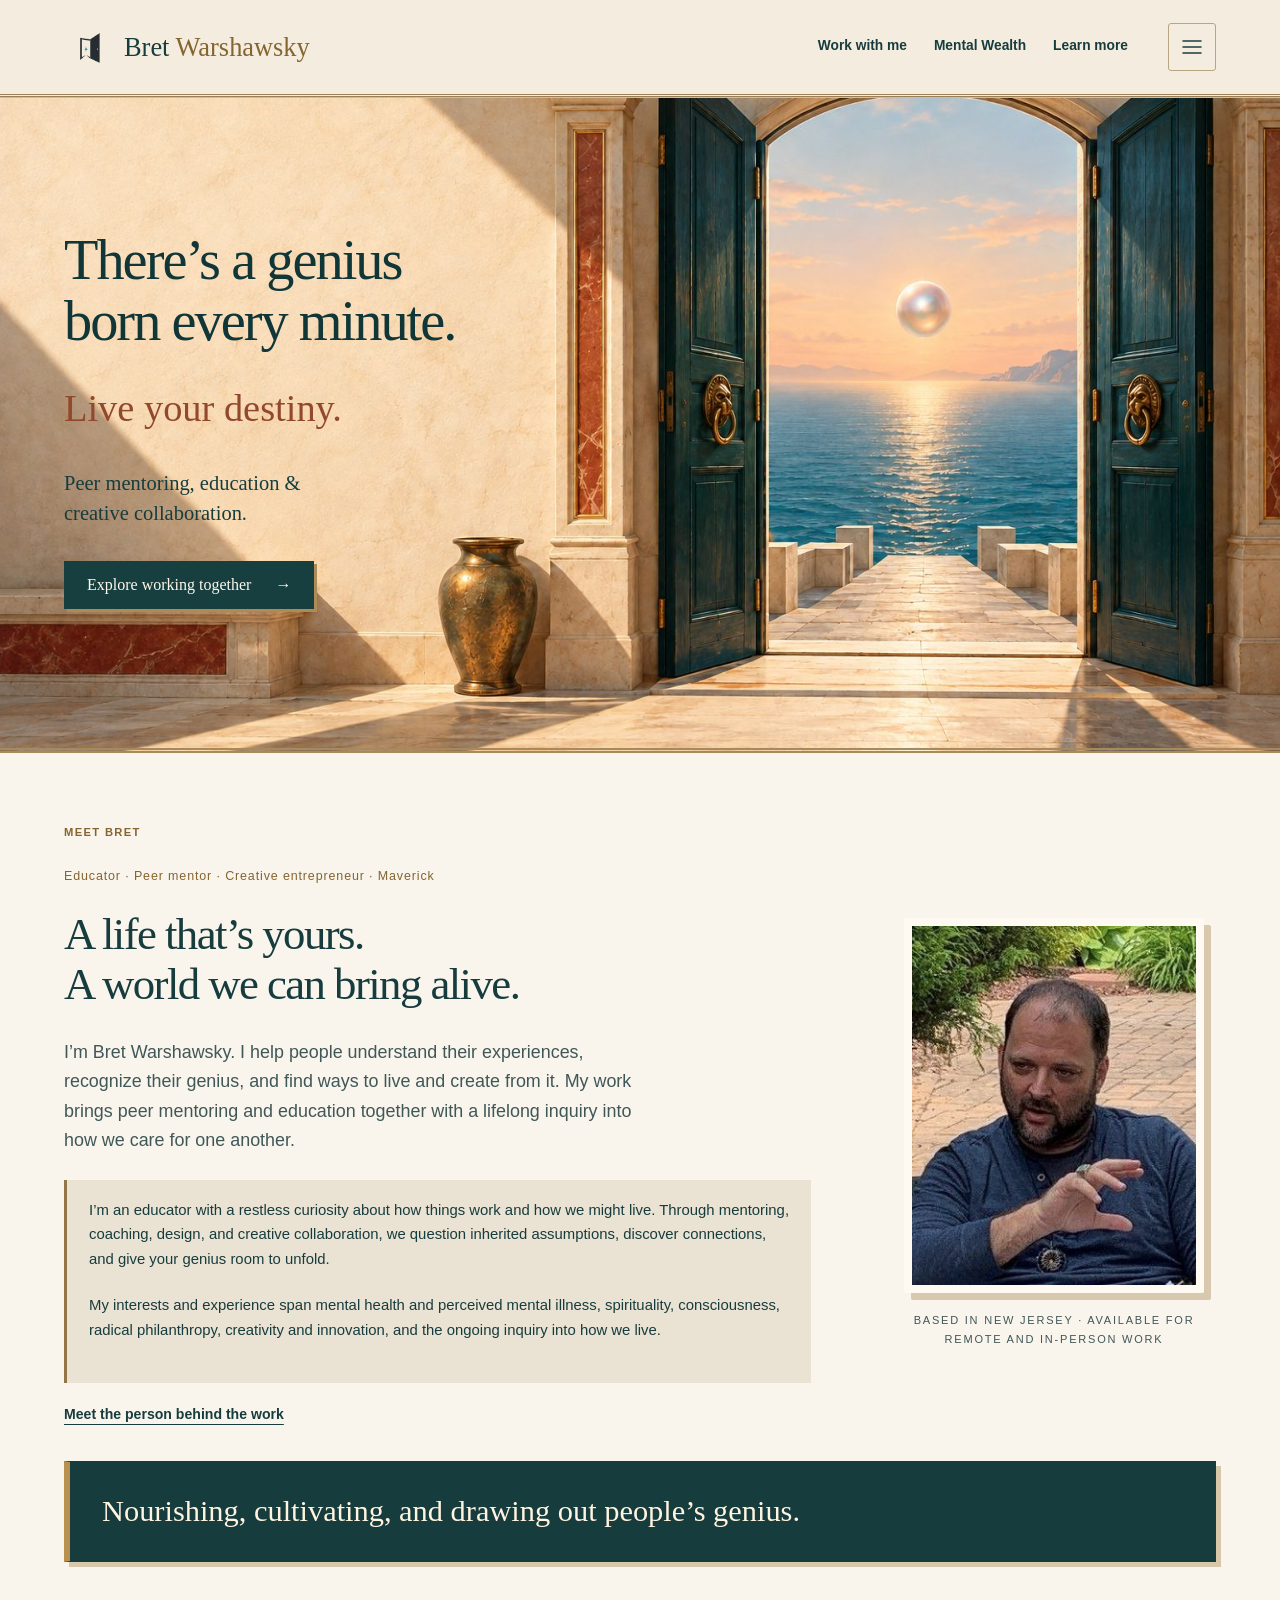
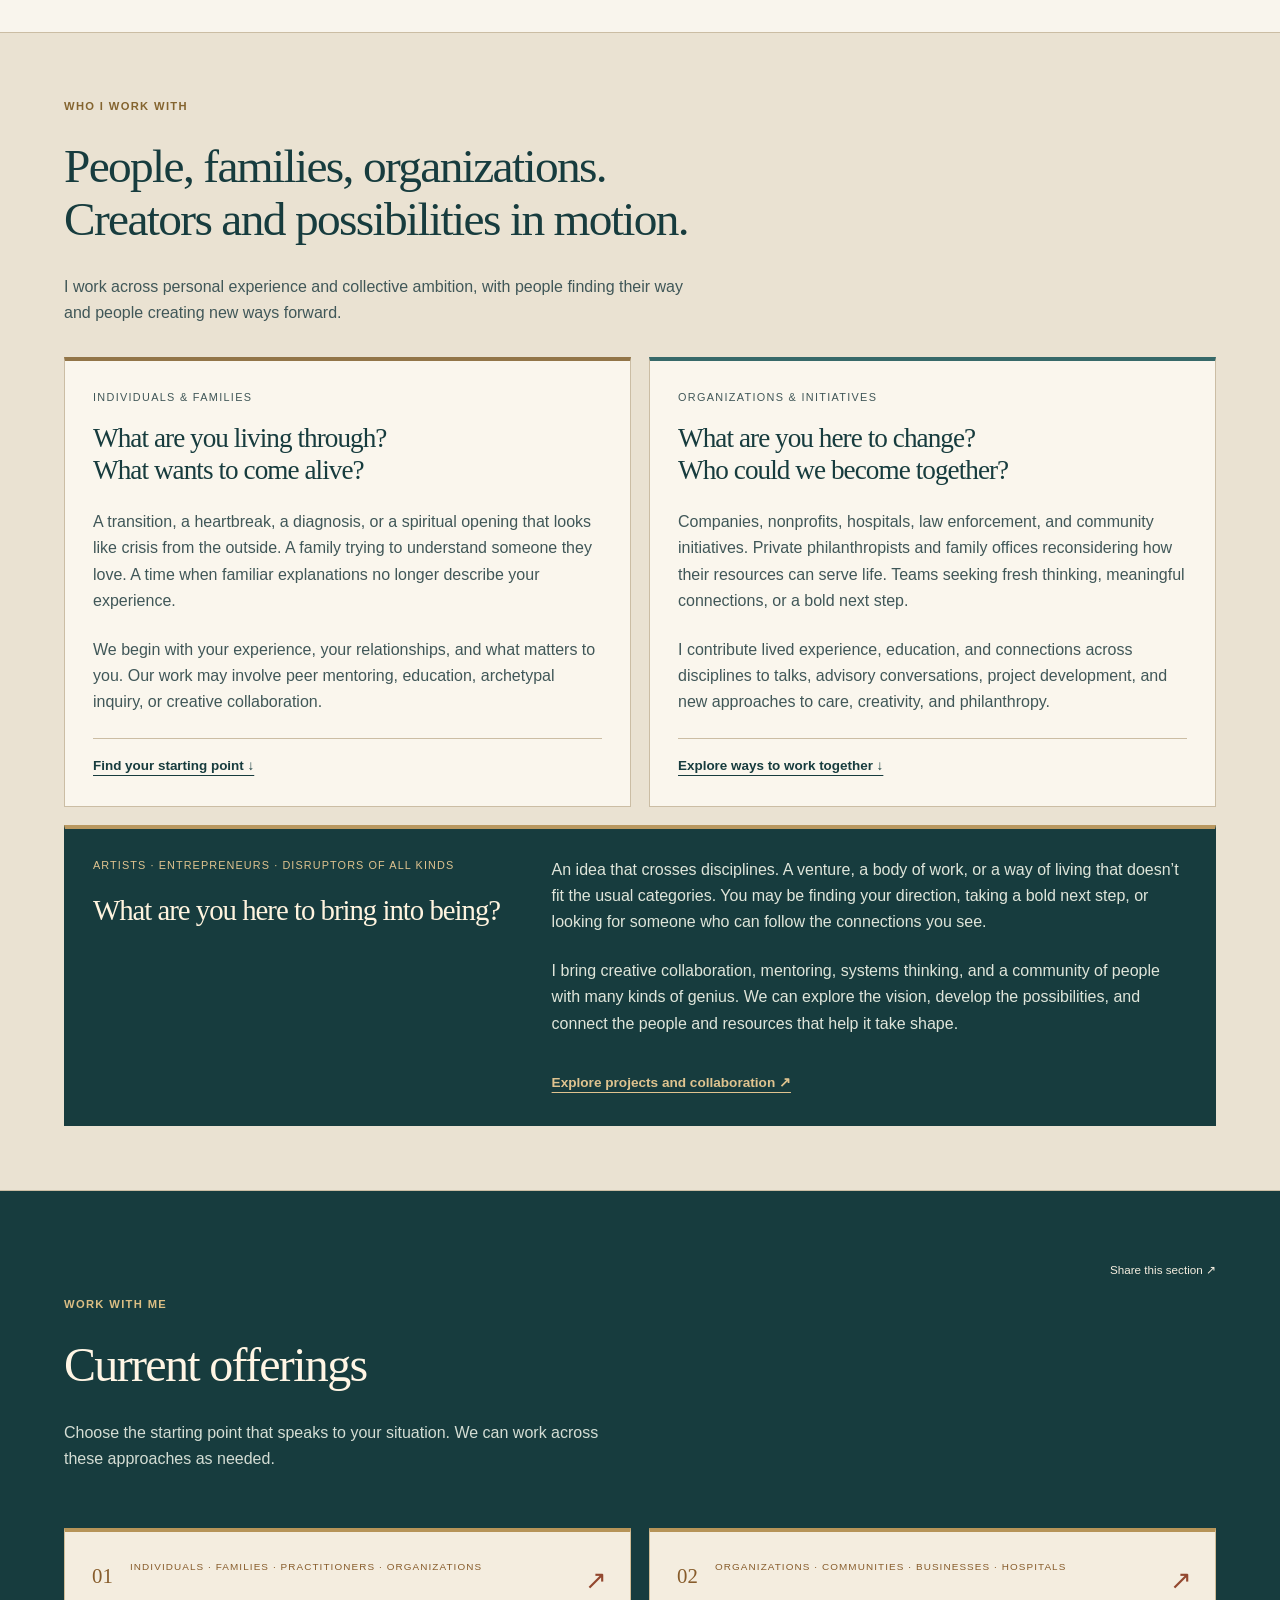
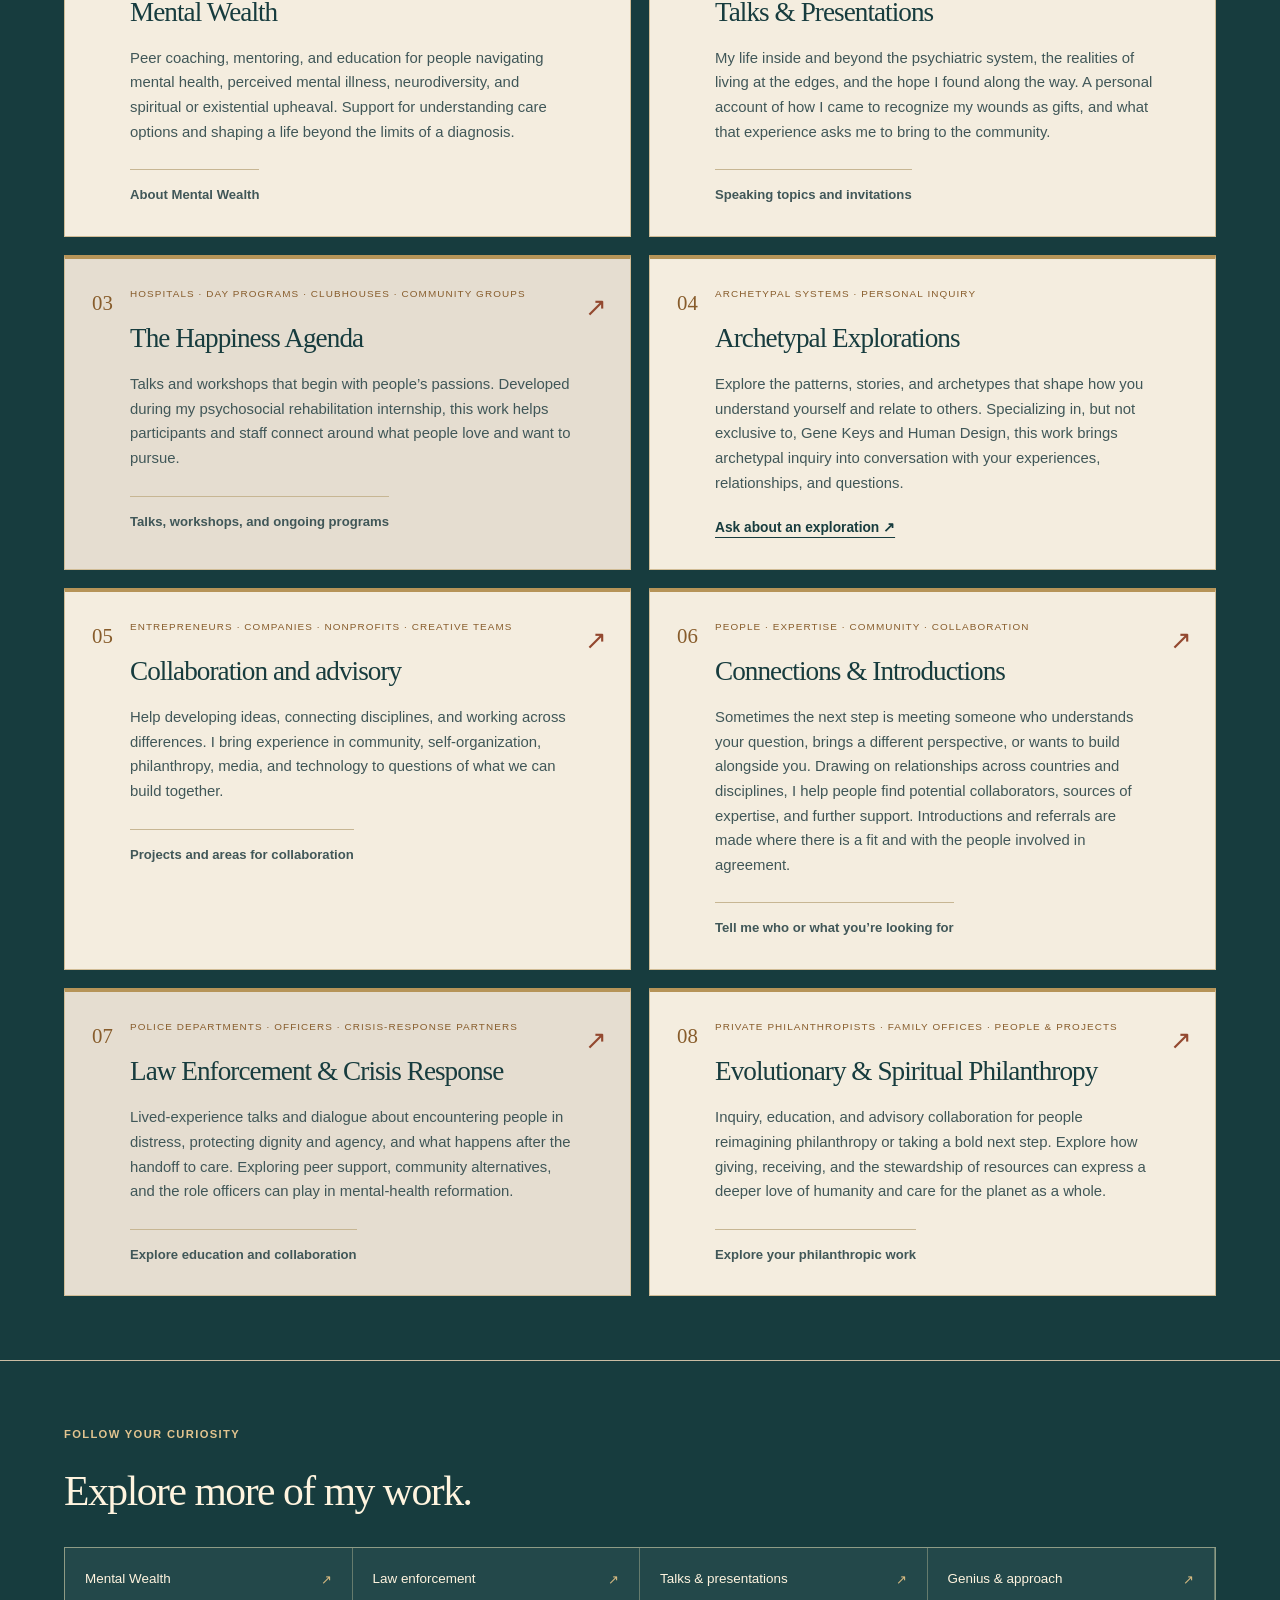
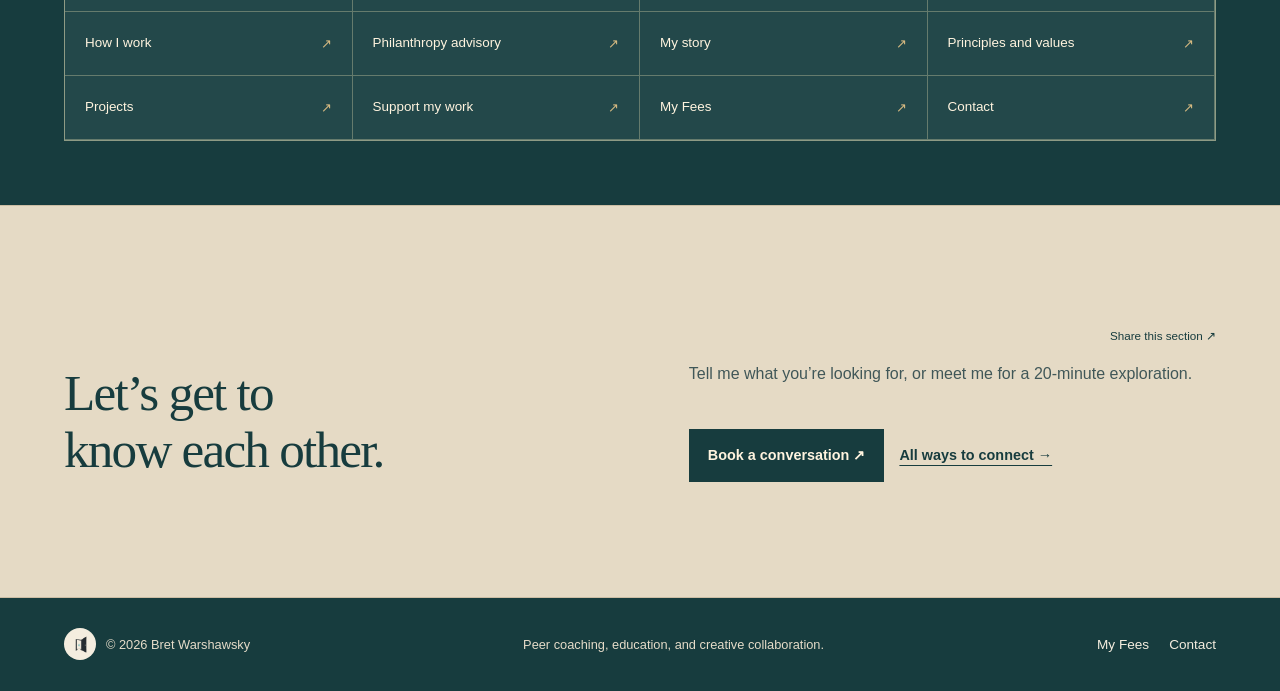
==== commit e6daf076: "Tighten the personal introduction and distinguish the educator's approach from subject breadth" ====
--- a/index.html
+++ b/index.html
@@ -35,7 +35,7 @@
 @media(max-width:1200px){.toggle{display:block}nav{display:none;position:absolute;top:100%;left:0;right:0;background:var(--bg);padding:12px 6% 20px;border-bottom:1px solid var(--line);flex-direction:column;align-items:stretch;max-height:calc(100dvh - 75px);overflow-y:auto}nav.open{display:flex}nav a,nav a:last-child{padding:12px 0;font-size:.92rem;min-height:44px}.bar{min-height:74px}}
 @media(max-width:760px){.brand{gap:7px;font-size:1.1rem}.pearl-logo{width:30px;height:30px;flex-basis:30px}.quick-index{gap:4px 17px;font-size:.8rem}.quick-index>span{width:100%}.quick-index a{min-height:40px;display:flex;align-items:center}}
 </style><meta name="robots" content="index,follow,max-image-preview:large"><meta name="author" content="Bret Warshawsky"><script type="application/ld+json">{"@context": "https://schema.org", "@graph": [{"@type": "WebSite", "@id": "https://bretw.info/#website", "url": "https://bretw.info/", "name": "Bret Warshawsky", "inLanguage": "en-US"}, {"@type": "Person", "@id": "https://bretw.info/#bret", "name": "Bret Warshawsky", "url": "https://bretw.info/", "jobTitle": "Educator, peer mentor and creative entrepreneur", "description": "Educator, peer mentor, speaker and creative entrepreneur working across mental health, spirituality, philanthropy, creativity and innovation.", "sameAs": ["https://socialeffectsnj.com/bret-warshawsky.html", "https://thesyntonytimes.substack.com/"], "knowsAbout": ["Peer support", "Mental health education", "Spirituality", "Philanthropy", "Creativity", "Innovation"]}]}</script><script>const movedSections=["about", "cards-on-the-table", "catalyze", "fees", "genius", "mental-wealth", "principles", "projects", "talks"];if(movedSections.includes(location.hash.slice(1)))location.replace("/more/"+location.hash);</script><link rel="stylesheet" href="/assets/design.css?v=20261020-polished"><meta property="og:type" content="website"><meta property="og:site_name" content="Bret Warshawsky"><meta property="og:url" content="https://bretw.info/"><meta property="og:title" content="Bret Warshawsky | There’s a genius born every minute."><meta property="og:description" content="Peer mentoring, education and creative collaboration. Mental Wealth, lived experience, principles, projects, and an invitation to bring more into the world."><meta property="og:image" content="https://bretw.info/assets/doorway-share.jpg"><meta property="og:image:secure_url" content="https://bretw.info/assets/doorway-share.jpg"><meta property="og:image:type" content="image/jpeg"><meta property="og:image:width" content="1200"><meta property="og:image:height" content="630"><meta property="og:image:alt" content="Open teal doors overlooking the sea, with a pearl suspended above the horizon"><meta name="twitter:card" content="summary_large_image"><meta name="twitter:title" content="Bret Warshawsky | There’s a genius born every minute."><meta name="twitter:description" content="Peer mentoring, education and creative collaboration. Mental Wealth, lived experience, principles, projects, and an invitation to bring more into the world."><meta name="twitter:image" content="https://bretw.info/assets/doorway-share.jpg"><meta name="twitter:image:alt" content="Open teal doors overlooking the sea, with a pearl suspended above the horizon"><style id="anchor-positioning">html{scroll-padding-top:0!important}section[id]{scroll-margin-top:-28px}#section-choices{scroll-margin-top:16px}@media(max-width:760px){section[id]{scroll-margin-top:-16px}}</style></head><body><a class="skip" href="#main">Skip to content</a><header><div class="wrap bar"><a class="brand" href="#main" aria-label="Bret Warshawsky, back to top"><img class="doorway-logo" src="/assets/bret-doorway-logo.png" alt="" width="48" height="48"><span class="brand-name">Bret <span>Warshawsky</span></span></a><div class="primary-navigation" role="navigation" aria-label="Primary navigation"><a href="/#offerings">Work with me</a><a href="/more/#mental-wealth">Mental Wealth</a><a href="/#explore-more">Learn more</a></div><button class="toggle" aria-label="Open navigation menu" aria-expanded="false" aria-controls="navigation"><svg class="menu-icon" width="24" height="24" viewbox="0 0 24 24" aria-hidden="true"><path d="M3 6h18M3 12h18M3 18h18" fill="none" stroke="currentColor" stroke-width="1.5" stroke-linecap="round"></path></svg></button><nav id="navigation" aria-label="All sections"><a href="/#offerings">Work with me</a><a href="/more/#mental-wealth">Mental Wealth</a><a href="/more/#law-enforcement">Law enforcement</a><a href="/more/#talks">Talks &amp; presentations</a><a href="/more/#genius">Genius &amp; approach</a><a href="/more/#how-i-work">How I work</a><a href="/more/#philanthropy">Philanthropy advisory</a><a href="/more/#about">My story</a><a href="/more/#cards-on-the-table">My cards on the table</a><a href="/more/#principles">Principles and values</a><a href="/more/#projects">Projects &amp; collaboration</a><a href="/more/#catalyze">Support my work</a><a href="/more/#fees">My Fees</a><a href="/more/#connect">Contact</a></nav></div></header>
-<main id="main"><section class="door-hero" aria-labelledby="door-headline"><div class="wrap door-layout"><div class="door-copy"><h1 id="door-headline">There’s a genius<br>born every minute.</h1><p class="destiny">Live your destiny.</p><p class="door-description">Peer mentoring, education &amp; creative collaboration.</p><a class="door-button" href="#offerings">Explore working together <span aria-hidden="true">→</span></a></div><div class="door-art" role="img" aria-label="Open teal doors leading to the sea, with a pearl floating over the horizon"></div></div></section><div class="introduction"><div class="wrap"><div class="hero-grid"><div><p class="eyebrow">Meet Bret</p><p class="bret-roles">Educator · Peer mentor · Creative entrepreneur · Maverick</p><h2>A life that’s yours.<br>A world we can bring alive.</h2><p class="lead">I’m Bret Warshawsky. I help people understand their experiences, recognize their genius, and find ways to live and create from it. My work brings peer mentoring and education together with a lifelong inquiry into how we care for one another.</p><div class="education-compass"><p>I’m an educator with a restless curiosity about how things work and how we might live. Educating, mentoring, coaching, and designing, I bring history, language, lived experience, and ideas across disciplines into conversations and collaborations that help people make sense of their experiences, question inherited assumptions, and give their genius expression in the world.</p><p>Our inquiry can range across mental health and perceived mental illness, spirituality, consciousness, radical philanthropy, creativity and innovation, and the ongoing question of how we live.</p></div><div class="actions"><a class="text-link" href="/more/#about">Meet the person behind the work</a></div></div><figure class="portrait"><img src="[data-uri]" alt="Bret Warshawsky" width="440" height="450"><figcaption>Based in New Jersey · Available for remote and in-person work</figcaption></figure></div><div class="hero-note">Nourishing, cultivating, and drawing out people’s genius.</div></div></div>
+<main id="main"><section class="door-hero" aria-labelledby="door-headline"><div class="wrap door-layout"><div class="door-copy"><h1 id="door-headline">There’s a genius<br>born every minute.</h1><p class="destiny">Live your destiny.</p><p class="door-description">Peer mentoring, education &amp; creative collaboration.</p><a class="door-button" href="#offerings">Explore working together <span aria-hidden="true">→</span></a></div><div class="door-art" role="img" aria-label="Open teal doors leading to the sea, with a pearl floating over the horizon"></div></div></section><div class="introduction"><div class="wrap"><div class="hero-grid"><div><p class="eyebrow">Meet Bret</p><p class="bret-roles">Educator · Peer mentor · Creative entrepreneur · Maverick</p><h2>A life that’s yours.<br>A world we can bring alive.</h2><p class="lead">I’m Bret Warshawsky. I help people understand their experiences, recognize their genius, and find ways to live and create from it. My work brings peer mentoring and education together with a lifelong inquiry into how we care for one another.</p><div class="education-compass"><p>I’m an educator with a restless curiosity about how things work and how we might live. Through mentoring, coaching, design, and creative collaboration, we question inherited assumptions, discover connections, and give your genius room to unfold.</p><p>My interests and experience span mental health and perceived mental illness, spirituality, consciousness, radical philanthropy, creativity and innovation, and the ongoing inquiry into how we live.</p></div><div class="actions"><a class="text-link" href="/more/#about">Meet the person behind the work</a></div></div><figure class="portrait"><img src="[data-uri]" alt="Bret Warshawsky" width="440" height="450"><figcaption>Based in New Jersey · Available for remote and in-person work</figcaption></figure></div><div class="hero-note">Nourishing, cultivating, and drawing out people’s genius.</div></div></div>
 <section class="tint audience-section" id="who-i-work-with"><div class="wrap"><p class="eyebrow">Who I work with</p><h2>People, families, organizations.<br>Creators and possibilities in motion.</h2><p class="lead">I work across personal experience and collective ambition, with people finding their way and people creating new ways forward.</p><div class="audience-paths"><article><p class="tag">Individuals &amp; families</p><h3>What are you living through?<br>What wants to come alive?</h3><p>A transition, a heartbreak, a diagnosis, or a spiritual opening that looks like crisis from the outside. A family trying to understand someone they love. A time when familiar explanations no longer describe your experience.</p><p>We begin with your experience, your relationships, and what matters to you. Our work may involve peer mentoring, education, archetypal inquiry, or creative collaboration.</p><a class="text-link" href="#offerings">Find your starting point ↓</a></article><article><p class="tag">Organizations &amp; initiatives</p><h3>What are you here to change?<br>Who could we become together?</h3><p>Companies, nonprofits, hospitals, law enforcement, and community initiatives. Private philanthropists and family offices reconsidering how their resources can serve life. Teams seeking fresh thinking, meaningful connections, or a bold next step.</p><p>I contribute lived experience, education, and connections across disciplines to talks, advisory conversations, project development, and new approaches to care, creativity, and philanthropy.</p><a class="text-link" href="#offerings">Explore ways to work together ↓</a></article><article class="creative-audience"><div><p class="tag">Artists · Entrepreneurs · Disruptors of all kinds</p><h3>What are you here to bring into being?</h3></div><div><p>An idea that crosses disciplines. A venture, a body of work, or a way of living that doesn’t fit the usual categories. You may be finding your direction, taking a bold next step, or looking for someone who can follow the connections you see.</p><p>I bring creative collaboration, mentoring, systems thinking, and a community of people with many kinds of genius. We can explore the vision, develop the possibilities, and connect the people and resources that help it take shape.</p><a class="text-link" href="/more/#projects">Explore projects and collaboration ↗</a></div></article></div></div></section>
 <section id="offerings" class="offering-gallery"><div class="section-sharing wrap"><details class="share-control" data-share-url="https://bretw.info/#offerings" data-share-title="Current offerings"><summary>Share this section ↗</summary><div class="share-options"><a href="https://www.linkedin.com/sharing/share-offsite/?url=https%3A%2F%2Fbretw.info%2F%23offerings" target="_blank" rel="noopener noreferrer">LinkedIn</a><a href="https://twitter.com/intent/tweet?url=https%3A%2F%2Fbretw.info%2F%23offerings&amp;text=Current%20offerings" target="_blank" rel="noopener noreferrer">X</a><a href="https://www.facebook.com/sharer/sharer.php?u=https%3A%2F%2Fbretw.info%2F%23offerings" target="_blank" rel="noopener noreferrer">Facebook</a><button type="button" data-copy-link>Copy link</button><button type="button" data-native-share hidden>More options…</button></div><p class="share-status" role="status" aria-live="polite"></p><input class="share-fallback" aria-label="Section link to copy" readonly value="https://bretw.info/#offerings" hidden></details></div><div class="wrap"><div class="offer-head"><p class="eyebrow">Work with me</p><h2><em>Current offerings</em></h2><p class="lead">Choose the starting point that speaks to your situation. We can work across these approaches as needed.</p></div>
 <a class="offering" href="/more/#mental-wealth"><span class="num">01</span><div><span class="tag">Individuals · Families · Practitioners · Organizations</span><h3>Mental Wealth</h3><p>Peer coaching, mentoring, and education for people navigating mental health, perceived mental illness, neurodiversity, and spiritual or existential upheaval. Support for understanding care options and shaping a life beyond the limits of a diagnosis.</p><span class="small">About Mental Wealth</span></div><span class="arrow">↗</span></a>
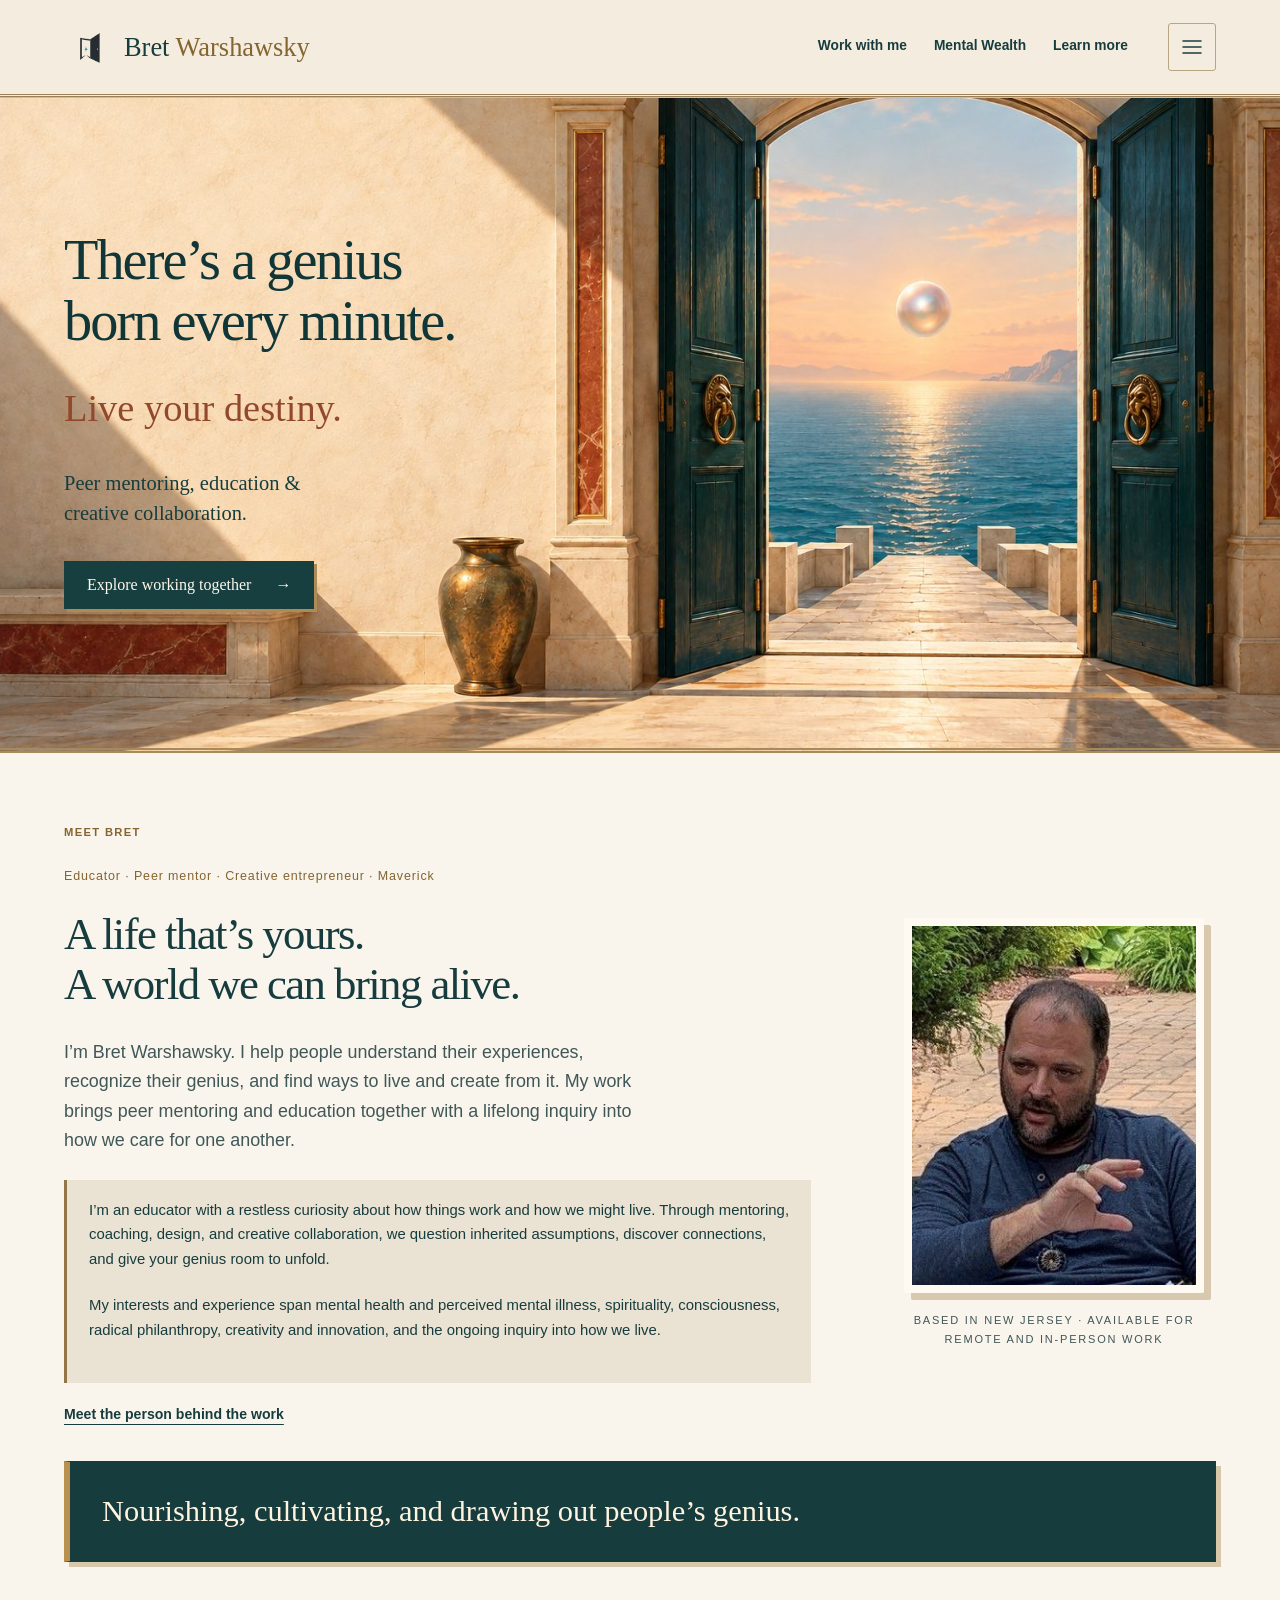
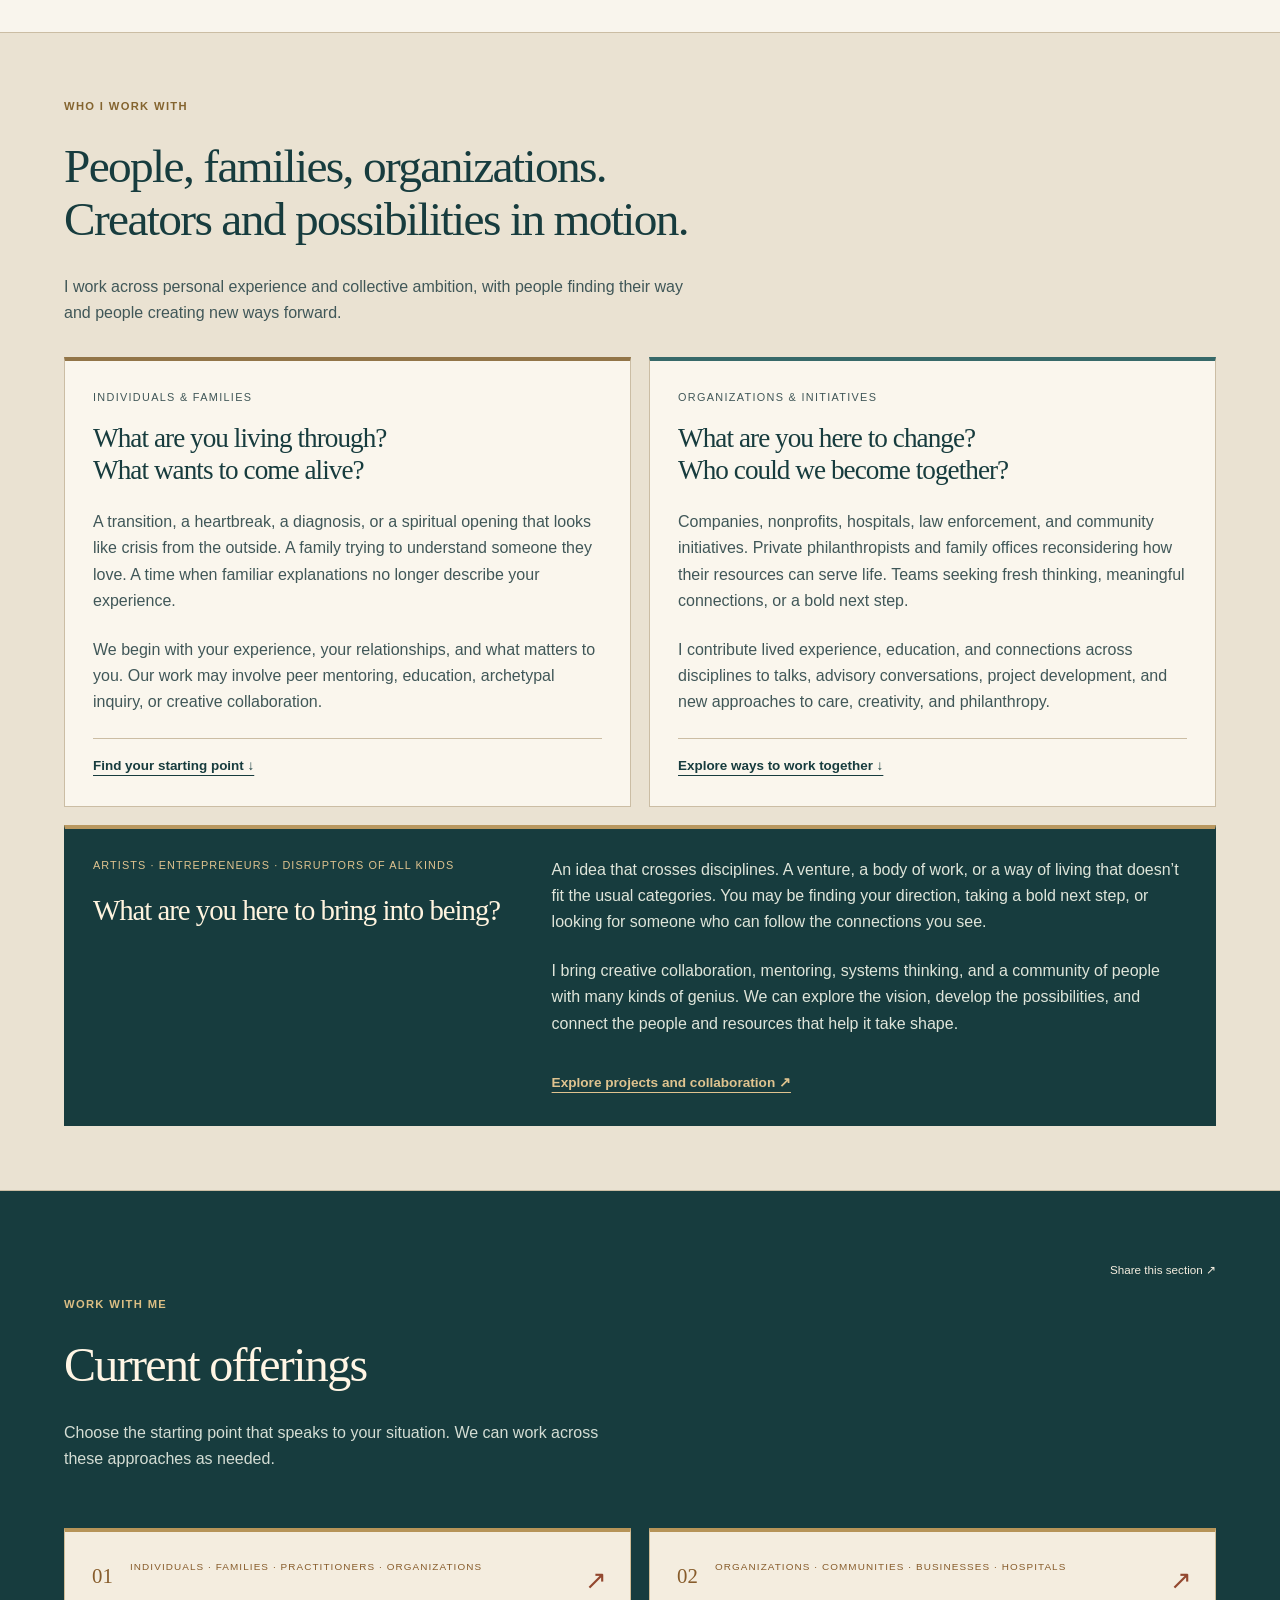
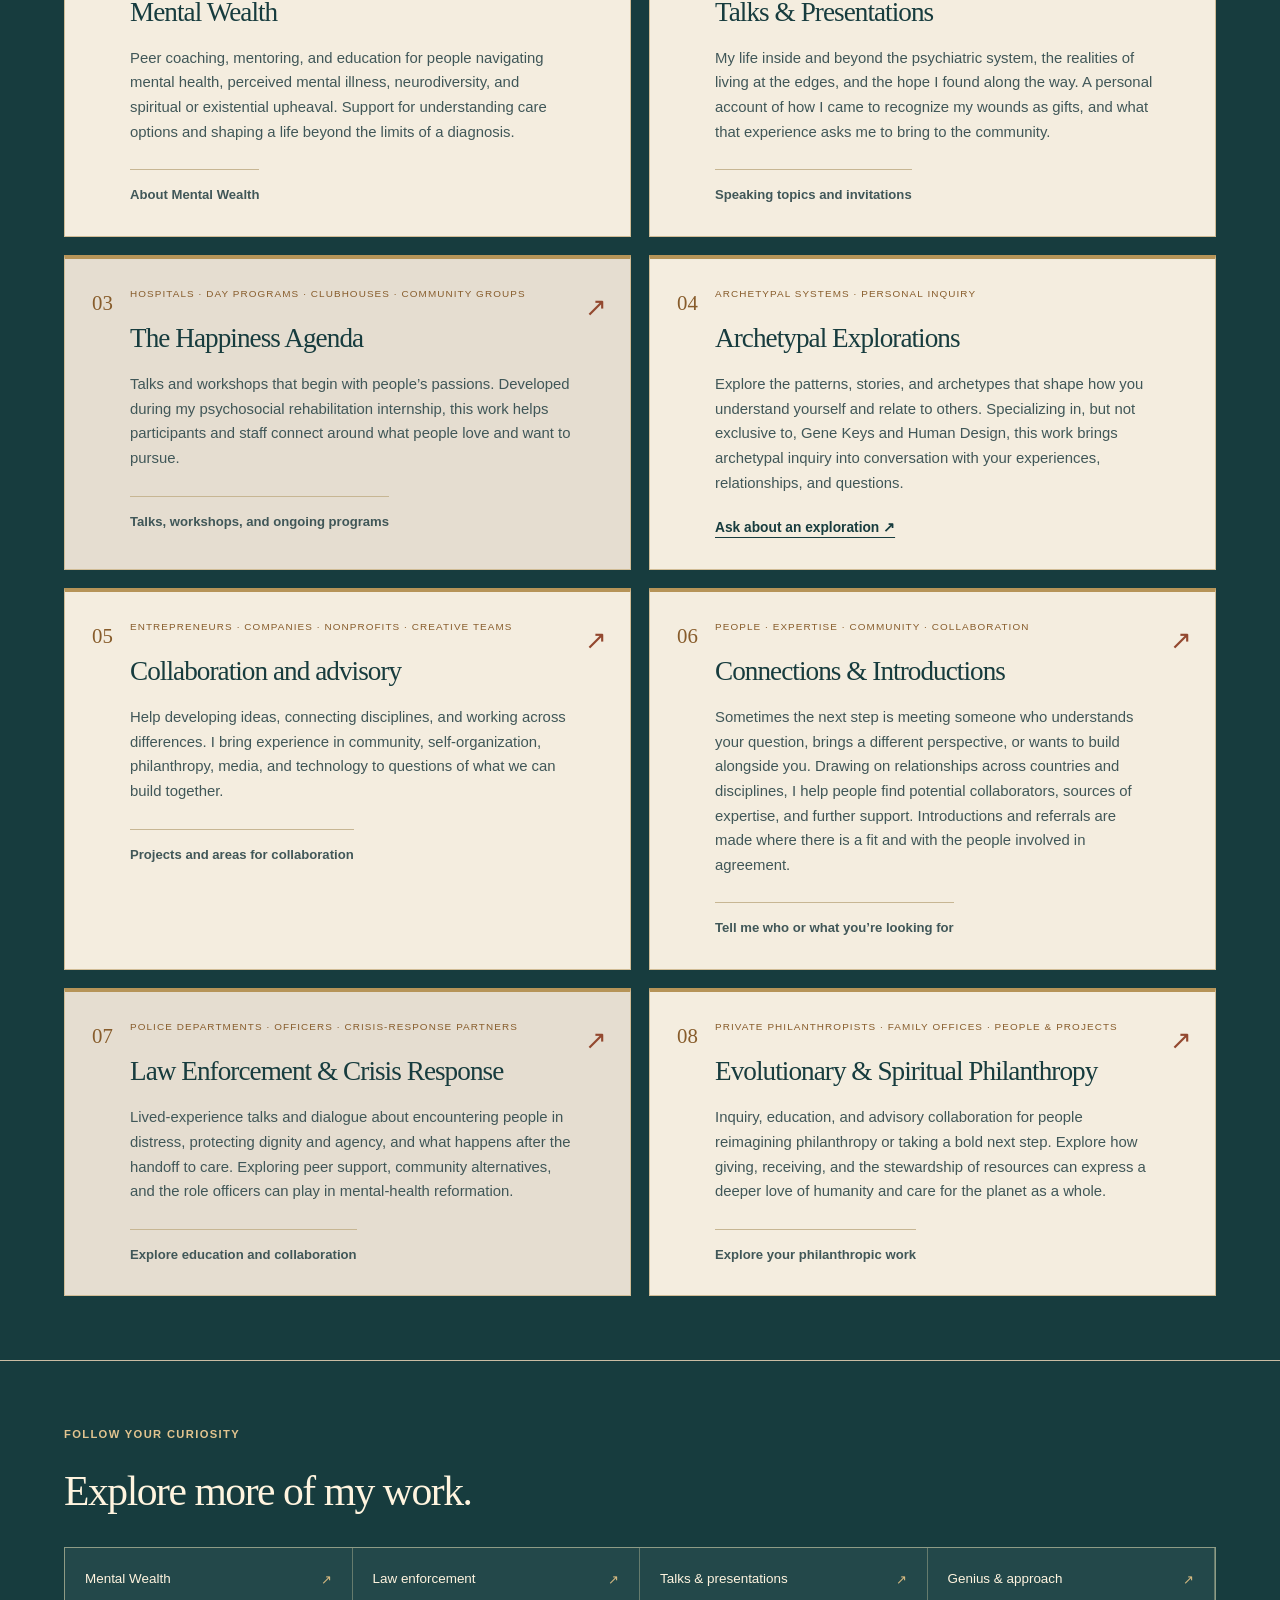
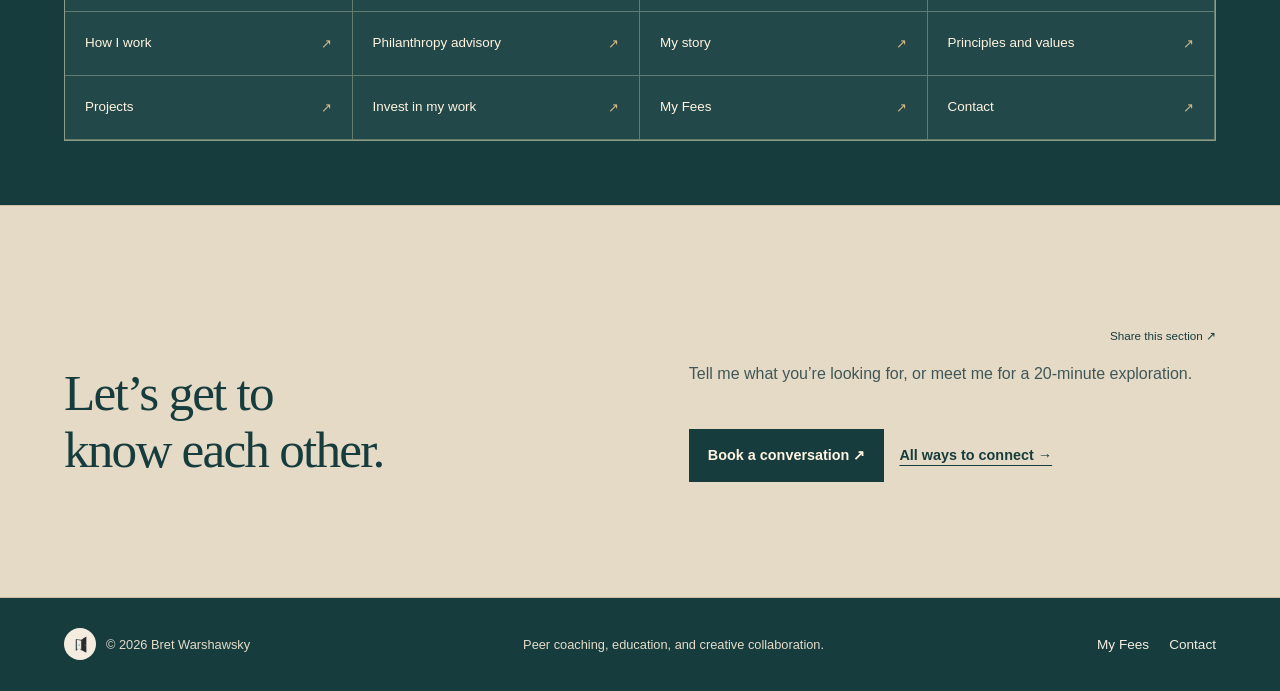
==== commit 6c92ddee: "Label the funding invitation Invest in my work throughout navigation" ====
--- a/index.html
+++ b/index.html
@@ -34,7 +34,7 @@
 .brand{display:flex;align-items:center;gap:10px}.brand .brand-name{color:var(--cream)}.brand .brand-name span{color:var(--gold)}.pearl-logo{display:block;flex:0 0 36px;border-radius:50%}.footer-signature{display:flex;align-items:center;gap:10px}.footer-signature img{border-radius:50%}.quick-index{display:flex;align-items:baseline;gap:10px 19px;flex-wrap:wrap;border-top:1px solid var(--line);margin-top:30px;padding-top:20px;font-size:.77rem}.quick-index>span{color:var(--muted)}.quick-index a{padding:4px 0}.contact-form iframe{color-scheme:normal}nav{gap:15px}nav a{font-size:.74rem}
 @media(max-width:1200px){.toggle{display:block}nav{display:none;position:absolute;top:100%;left:0;right:0;background:var(--bg);padding:12px 6% 20px;border-bottom:1px solid var(--line);flex-direction:column;align-items:stretch;max-height:calc(100dvh - 75px);overflow-y:auto}nav.open{display:flex}nav a,nav a:last-child{padding:12px 0;font-size:.92rem;min-height:44px}.bar{min-height:74px}}
 @media(max-width:760px){.brand{gap:7px;font-size:1.1rem}.pearl-logo{width:30px;height:30px;flex-basis:30px}.quick-index{gap:4px 17px;font-size:.8rem}.quick-index>span{width:100%}.quick-index a{min-height:40px;display:flex;align-items:center}}
-</style><meta name="robots" content="index,follow,max-image-preview:large"><meta name="author" content="Bret Warshawsky"><script type="application/ld+json">{"@context": "https://schema.org", "@graph": [{"@type": "WebSite", "@id": "https://bretw.info/#website", "url": "https://bretw.info/", "name": "Bret Warshawsky", "inLanguage": "en-US"}, {"@type": "Person", "@id": "https://bretw.info/#bret", "name": "Bret Warshawsky", "url": "https://bretw.info/", "jobTitle": "Educator, peer mentor and creative entrepreneur", "description": "Educator, peer mentor, speaker and creative entrepreneur working across mental health, spirituality, philanthropy, creativity and innovation.", "sameAs": ["https://socialeffectsnj.com/bret-warshawsky.html", "https://thesyntonytimes.substack.com/"], "knowsAbout": ["Peer support", "Mental health education", "Spirituality", "Philanthropy", "Creativity", "Innovation"]}]}</script><script>const movedSections=["about", "cards-on-the-table", "catalyze", "fees", "genius", "mental-wealth", "principles", "projects", "talks"];if(movedSections.includes(location.hash.slice(1)))location.replace("/more/"+location.hash);</script><link rel="stylesheet" href="/assets/design.css?v=20261020-polished"><meta property="og:type" content="website"><meta property="og:site_name" content="Bret Warshawsky"><meta property="og:url" content="https://bretw.info/"><meta property="og:title" content="Bret Warshawsky | There’s a genius born every minute."><meta property="og:description" content="Peer mentoring, education and creative collaboration. Mental Wealth, lived experience, principles, projects, and an invitation to bring more into the world."><meta property="og:image" content="https://bretw.info/assets/doorway-share.jpg"><meta property="og:image:secure_url" content="https://bretw.info/assets/doorway-share.jpg"><meta property="og:image:type" content="image/jpeg"><meta property="og:image:width" content="1200"><meta property="og:image:height" content="630"><meta property="og:image:alt" content="Open teal doors overlooking the sea, with a pearl suspended above the horizon"><meta name="twitter:card" content="summary_large_image"><meta name="twitter:title" content="Bret Warshawsky | There’s a genius born every minute."><meta name="twitter:description" content="Peer mentoring, education and creative collaboration. Mental Wealth, lived experience, principles, projects, and an invitation to bring more into the world."><meta name="twitter:image" content="https://bretw.info/assets/doorway-share.jpg"><meta name="twitter:image:alt" content="Open teal doors overlooking the sea, with a pearl suspended above the horizon"><style id="anchor-positioning">html{scroll-padding-top:0!important}section[id]{scroll-margin-top:-28px}#section-choices{scroll-margin-top:16px}@media(max-width:760px){section[id]{scroll-margin-top:-16px}}</style></head><body><a class="skip" href="#main">Skip to content</a><header><div class="wrap bar"><a class="brand" href="#main" aria-label="Bret Warshawsky, back to top"><img class="doorway-logo" src="/assets/bret-doorway-logo.png" alt="" width="48" height="48"><span class="brand-name">Bret <span>Warshawsky</span></span></a><div class="primary-navigation" role="navigation" aria-label="Primary navigation"><a href="/#offerings">Work with me</a><a href="/more/#mental-wealth">Mental Wealth</a><a href="/#explore-more">Learn more</a></div><button class="toggle" aria-label="Open navigation menu" aria-expanded="false" aria-controls="navigation"><svg class="menu-icon" width="24" height="24" viewbox="0 0 24 24" aria-hidden="true"><path d="M3 6h18M3 12h18M3 18h18" fill="none" stroke="currentColor" stroke-width="1.5" stroke-linecap="round"></path></svg></button><nav id="navigation" aria-label="All sections"><a href="/#offerings">Work with me</a><a href="/more/#mental-wealth">Mental Wealth</a><a href="/more/#law-enforcement">Law enforcement</a><a href="/more/#talks">Talks &amp; presentations</a><a href="/more/#genius">Genius &amp; approach</a><a href="/more/#how-i-work">How I work</a><a href="/more/#philanthropy">Philanthropy advisory</a><a href="/more/#about">My story</a><a href="/more/#cards-on-the-table">My cards on the table</a><a href="/more/#principles">Principles and values</a><a href="/more/#projects">Projects &amp; collaboration</a><a href="/more/#catalyze">Support my work</a><a href="/more/#fees">My Fees</a><a href="/more/#connect">Contact</a></nav></div></header>
+</style><meta name="robots" content="index,follow,max-image-preview:large"><meta name="author" content="Bret Warshawsky"><script type="application/ld+json">{"@context": "https://schema.org", "@graph": [{"@type": "WebSite", "@id": "https://bretw.info/#website", "url": "https://bretw.info/", "name": "Bret Warshawsky", "inLanguage": "en-US"}, {"@type": "Person", "@id": "https://bretw.info/#bret", "name": "Bret Warshawsky", "url": "https://bretw.info/", "jobTitle": "Educator, peer mentor and creative entrepreneur", "description": "Educator, peer mentor, speaker and creative entrepreneur working across mental health, spirituality, philanthropy, creativity and innovation.", "sameAs": ["https://socialeffectsnj.com/bret-warshawsky.html", "https://thesyntonytimes.substack.com/"], "knowsAbout": ["Peer support", "Mental health education", "Spirituality", "Philanthropy", "Creativity", "Innovation"]}]}</script><script>const movedSections=["about", "cards-on-the-table", "catalyze", "fees", "genius", "mental-wealth", "principles", "projects", "talks"];if(movedSections.includes(location.hash.slice(1)))location.replace("/more/"+location.hash);</script><link rel="stylesheet" href="/assets/design.css?v=20261020-polished"><meta property="og:type" content="website"><meta property="og:site_name" content="Bret Warshawsky"><meta property="og:url" content="https://bretw.info/"><meta property="og:title" content="Bret Warshawsky | There’s a genius born every minute."><meta property="og:description" content="Peer mentoring, education and creative collaboration. Mental Wealth, lived experience, principles, projects, and an invitation to bring more into the world."><meta property="og:image" content="https://bretw.info/assets/doorway-share.jpg"><meta property="og:image:secure_url" content="https://bretw.info/assets/doorway-share.jpg"><meta property="og:image:type" content="image/jpeg"><meta property="og:image:width" content="1200"><meta property="og:image:height" content="630"><meta property="og:image:alt" content="Open teal doors overlooking the sea, with a pearl suspended above the horizon"><meta name="twitter:card" content="summary_large_image"><meta name="twitter:title" content="Bret Warshawsky | There’s a genius born every minute."><meta name="twitter:description" content="Peer mentoring, education and creative collaboration. Mental Wealth, lived experience, principles, projects, and an invitation to bring more into the world."><meta name="twitter:image" content="https://bretw.info/assets/doorway-share.jpg"><meta name="twitter:image:alt" content="Open teal doors overlooking the sea, with a pearl suspended above the horizon"><style id="anchor-positioning">html{scroll-padding-top:0!important}section[id]{scroll-margin-top:-28px}#section-choices{scroll-margin-top:16px}@media(max-width:760px){section[id]{scroll-margin-top:-16px}}</style></head><body><a class="skip" href="#main">Skip to content</a><header><div class="wrap bar"><a class="brand" href="#main" aria-label="Bret Warshawsky, back to top"><img class="doorway-logo" src="/assets/bret-doorway-logo.png" alt="" width="48" height="48"><span class="brand-name">Bret <span>Warshawsky</span></span></a><div class="primary-navigation" role="navigation" aria-label="Primary navigation"><a href="/#offerings">Work with me</a><a href="/more/#mental-wealth">Mental Wealth</a><a href="/#explore-more">Learn more</a></div><button class="toggle" aria-label="Open navigation menu" aria-expanded="false" aria-controls="navigation"><svg class="menu-icon" width="24" height="24" viewbox="0 0 24 24" aria-hidden="true"><path d="M3 6h18M3 12h18M3 18h18" fill="none" stroke="currentColor" stroke-width="1.5" stroke-linecap="round"></path></svg></button><nav id="navigation" aria-label="All sections"><a href="/#offerings">Work with me</a><a href="/more/#mental-wealth">Mental Wealth</a><a href="/more/#law-enforcement">Law enforcement</a><a href="/more/#talks">Talks &amp; presentations</a><a href="/more/#genius">Genius &amp; approach</a><a href="/more/#how-i-work">How I work</a><a href="/more/#philanthropy">Philanthropy advisory</a><a href="/more/#about">My story</a><a href="/more/#cards-on-the-table">My cards on the table</a><a href="/more/#principles">Principles and values</a><a href="/more/#projects">Projects &amp; collaboration</a><a href="/more/#catalyze">Invest in my work</a><a href="/more/#fees">My Fees</a><a href="/more/#connect">Contact</a></nav></div></header>
 <main id="main"><section class="door-hero" aria-labelledby="door-headline"><div class="wrap door-layout"><div class="door-copy"><h1 id="door-headline">There’s a genius<br>born every minute.</h1><p class="destiny">Live your destiny.</p><p class="door-description">Peer mentoring, education &amp; creative collaboration.</p><a class="door-button" href="#offerings">Explore working together <span aria-hidden="true">→</span></a></div><div class="door-art" role="img" aria-label="Open teal doors leading to the sea, with a pearl floating over the horizon"></div></div></section><div class="introduction"><div class="wrap"><div class="hero-grid"><div><p class="eyebrow">Meet Bret</p><p class="bret-roles">Educator · Peer mentor · Creative entrepreneur · Maverick</p><h2>A life that’s yours.<br>A world we can bring alive.</h2><p class="lead">I’m Bret Warshawsky. I help people understand their experiences, recognize their genius, and find ways to live and create from it. My work brings peer mentoring and education together with a lifelong inquiry into how we care for one another.</p><div class="education-compass"><p>I’m an educator with a restless curiosity about how things work and how we might live. Through mentoring, coaching, design, and creative collaboration, we question inherited assumptions, discover connections, and give your genius room to unfold.</p><p>My interests and experience span mental health and perceived mental illness, spirituality, consciousness, radical philanthropy, creativity and innovation, and the ongoing inquiry into how we live.</p></div><div class="actions"><a class="text-link" href="/more/#about">Meet the person behind the work</a></div></div><figure class="portrait"><img src="[data-uri]" alt="Bret Warshawsky" width="440" height="450"><figcaption>Based in New Jersey · Available for remote and in-person work</figcaption></figure></div><div class="hero-note">Nourishing, cultivating, and drawing out people’s genius.</div></div></div>
 <section class="tint audience-section" id="who-i-work-with"><div class="wrap"><p class="eyebrow">Who I work with</p><h2>People, families, organizations.<br>Creators and possibilities in motion.</h2><p class="lead">I work across personal experience and collective ambition, with people finding their way and people creating new ways forward.</p><div class="audience-paths"><article><p class="tag">Individuals &amp; families</p><h3>What are you living through?<br>What wants to come alive?</h3><p>A transition, a heartbreak, a diagnosis, or a spiritual opening that looks like crisis from the outside. A family trying to understand someone they love. A time when familiar explanations no longer describe your experience.</p><p>We begin with your experience, your relationships, and what matters to you. Our work may involve peer mentoring, education, archetypal inquiry, or creative collaboration.</p><a class="text-link" href="#offerings">Find your starting point ↓</a></article><article><p class="tag">Organizations &amp; initiatives</p><h3>What are you here to change?<br>Who could we become together?</h3><p>Companies, nonprofits, hospitals, law enforcement, and community initiatives. Private philanthropists and family offices reconsidering how their resources can serve life. Teams seeking fresh thinking, meaningful connections, or a bold next step.</p><p>I contribute lived experience, education, and connections across disciplines to talks, advisory conversations, project development, and new approaches to care, creativity, and philanthropy.</p><a class="text-link" href="#offerings">Explore ways to work together ↓</a></article><article class="creative-audience"><div><p class="tag">Artists · Entrepreneurs · Disruptors of all kinds</p><h3>What are you here to bring into being?</h3></div><div><p>An idea that crosses disciplines. A venture, a body of work, or a way of living that doesn’t fit the usual categories. You may be finding your direction, taking a bold next step, or looking for someone who can follow the connections you see.</p><p>I bring creative collaboration, mentoring, systems thinking, and a community of people with many kinds of genius. We can explore the vision, develop the possibilities, and connect the people and resources that help it take shape.</p><a class="text-link" href="/more/#projects">Explore projects and collaboration ↗</a></div></article></div></div></section>
 <section id="offerings" class="offering-gallery"><div class="section-sharing wrap"><details class="share-control" data-share-url="https://bretw.info/#offerings" data-share-title="Current offerings"><summary>Share this section ↗</summary><div class="share-options"><a href="https://www.linkedin.com/sharing/share-offsite/?url=https%3A%2F%2Fbretw.info%2F%23offerings" target="_blank" rel="noopener noreferrer">LinkedIn</a><a href="https://twitter.com/intent/tweet?url=https%3A%2F%2Fbretw.info%2F%23offerings&amp;text=Current%20offerings" target="_blank" rel="noopener noreferrer">X</a><a href="https://www.facebook.com/sharer/sharer.php?u=https%3A%2F%2Fbretw.info%2F%23offerings" target="_blank" rel="noopener noreferrer">Facebook</a><button type="button" data-copy-link>Copy link</button><button type="button" data-native-share hidden>More options…</button></div><p class="share-status" role="status" aria-live="polite"></p><input class="share-fallback" aria-label="Section link to copy" readonly value="https://bretw.info/#offerings" hidden></details></div><div class="wrap"><div class="offer-head"><p class="eyebrow">Work with me</p><h2><em>Current offerings</em></h2><p class="lead">Choose the starting point that speaks to your situation. We can work across these approaches as needed.</p></div>
@@ -44,4 +44,4 @@
 <div class="offering"><span class="num">04</span><div><span class="tag">Archetypal systems · Personal inquiry</span><h3>Archetypal Explorations</h3><p>Explore the patterns, stories, and archetypes that shape how you understand yourself and relate to others. Specializing in, but not exclusive to, Gene Keys and Human Design, this work brings archetypal inquiry into conversation with your experiences, relationships, and questions.</p><a class="text-link" href="/more/#connect">Ask about an exploration ↗</a></div></div>
 <a class="offering" href="/more/#projects"><span class="num">05</span><div><span class="tag">Entrepreneurs · Companies · Nonprofits · Creative teams</span><h3>Collaboration and advisory</h3><p>Help developing ideas, connecting disciplines, and working across differences. I bring experience in community, self-organization, philanthropy, media, and technology to questions of what we can build together.</p><span class="small">Projects and areas for collaboration</span></div><span class="arrow">↗</span></a>
 <a class="offering" href="#connect"><span class="num">06</span><div><span class="tag">People · Expertise · Community · Collaboration</span><h3>Connections &amp; Introductions</h3><p>Sometimes the next step is meeting someone who understands your question, brings a different perspective, or wants to build alongside you. Drawing on relationships across countries and disciplines, I help people find potential collaborators, sources of expertise, and further support. Introductions and referrals are made where there is a fit and with the people involved in agreement.</p><span class="small">Tell me who or what you’re looking for</span></div><span class="arrow">↗</span></a><a class="offering" href="/more/#law-enforcement"><span class="num">07</span><div><span class="tag">Police departments · Officers · Crisis-response partners</span><h3>Law Enforcement &amp; Crisis Response</h3><p>Lived-experience talks and dialogue about encountering people in distress, protecting dignity and agency, and what happens after the handoff to care. Exploring peer support, community alternatives, and the role officers can play in mental-health reformation.</p><span class="small">Explore education and collaboration</span></div><span class="arrow">↗</span></a><a class="offering" href="/more/#philanthropy"><span class="num">08</span><div><span class="tag">Private philanthropists · Family offices · People &amp; projects</span><h3>Evolutionary &amp; Spiritual Philanthropy</h3><p>Inquiry, education, and advisory collaboration for people reimagining philanthropy or taking a bold next step. Explore how giving, receiving, and the stewardship of resources can express a deeper love of humanity and care for the planet as a whole.</p><span class="small">Explore your philanthropic work</span></div><span class="arrow">↗</span></a></div></section>
-<section class="explore-directory" id="explore-more"><div class="wrap"><p class="eyebrow">Follow your curiosity</p><h2>Explore more of my work.</h2><div class="quick-index" aria-label="Explore more of my work"><a href="/more/#mental-wealth">Mental Wealth</a><a href="/more/#law-enforcement">Law enforcement</a><a href="/more/#talks">Talks &amp; presentations</a><a href="/more/#genius">Genius &amp; approach</a><a href="/more/#how-i-work">How I work</a><a href="/more/#philanthropy">Philanthropy advisory</a><a href="/more/#about">My story</a><a href="/more/#principles">Principles and values</a><a href="/more/#projects">Projects</a><a href="/more/#catalyze">Support my work</a><a href="/more/#fees">My Fees</a><a href="/more/#connect">Contact</a></div></div></section><section id="connect" class="contact tint"><div class="section-sharing wrap"><details class="share-control" data-share-url="https://bretw.info/#connect" data-share-title="Let’s get to know each other."><summary>Share this section ↗</summary><div class="share-options"><a href="https://www.linkedin.com/sharing/share-offsite/?url=https%3A%2F%2Fbretw.info%2F%23connect" target="_blank" rel="noopener noreferrer">LinkedIn</a><a href="https://twitter.com/intent/tweet?url=https%3A%2F%2Fbretw.info%2F%23connect&amp;text=Let%E2%80%99s%20get%20to%20know%20each%20other." target="_blank" rel="noopener noreferrer">X</a><a href="https://www.facebook.com/sharer/sharer.php?u=https%3A%2F%2Fbretw.info%2F%23connect" target="_blank" rel="noopener noreferrer">Facebook</a><button type="button" data-copy-link>Copy link</button><button type="button" data-native-share hidden>More options…</button></div><p class="share-status" role="status" aria-live="polite"></p><input class="share-fallback" aria-label="Section link to copy" readonly value="https://bretw.info/#connect" hidden></details></div><div class="wrap home-contact-layout"><h2>Let’s get to<br><em>know each other.</em></h2><p class="lead">Tell me what you’re looking for, or meet me for a 20-minute exploration.</p><div class="actions"><a class="text-link" href="https://calendly.com/bret-bretwarshawsky/20-minute-exploratory-call">Book a conversation ↗</a><a class="text-link" href="/more/#connect">All ways to connect →</a></div></div></section></main><footer><div class="wrap foot"><span class="footer-signature"><img src="/assets/bret-doorway-logo.png" alt="" width="34" height="34">© 2026 Bret Warshawsky</span><span>Peer coaching, education, and creative collaboration.</span><nav class="footer-links" aria-label="Footer navigation"><a href="/more/#fees">My Fees</a><a href="/more/#connect">Contact</a></nav></div></footer><script>const toggle=document.querySelector('.toggle'),nav=document.querySelector('#navigation');function closeMenu(){nav.classList.remove('open');toggle.setAttribute('aria-expanded','false');toggle.setAttribute('aria-label','Open navigation menu')}toggle.addEventListener('click',()=>{const open=nav.classList.toggle('open');toggle.setAttribute('aria-expanded',String(open));toggle.setAttribute('aria-label',open?'Close navigation menu':'Open navigation menu')});document.addEventListener('click',e=>{if(!nav.contains(e.target)&&!toggle.contains(e.target))closeMenu()});nav.querySelectorAll('a').forEach(a=>a.addEventListener('click',closeMenu));document.addEventListener('keydown',e=>{if(e.key==='Escape'){closeMenu();toggle.focus()}});</script><script async src="https://tally.so/widgets/embed.js"></script><script src="/assets/share.js" defer></script></body></html>+<section class="explore-directory" id="explore-more"><div class="wrap"><p class="eyebrow">Follow your curiosity</p><h2>Explore more of my work.</h2><div class="quick-index" aria-label="Explore more of my work"><a href="/more/#mental-wealth">Mental Wealth</a><a href="/more/#law-enforcement">Law enforcement</a><a href="/more/#talks">Talks &amp; presentations</a><a href="/more/#genius">Genius &amp; approach</a><a href="/more/#how-i-work">How I work</a><a href="/more/#philanthropy">Philanthropy advisory</a><a href="/more/#about">My story</a><a href="/more/#principles">Principles and values</a><a href="/more/#projects">Projects</a><a href="/more/#catalyze">Invest in my work</a><a href="/more/#fees">My Fees</a><a href="/more/#connect">Contact</a></div></div></section><section id="connect" class="contact tint"><div class="section-sharing wrap"><details class="share-control" data-share-url="https://bretw.info/#connect" data-share-title="Let’s get to know each other."><summary>Share this section ↗</summary><div class="share-options"><a href="https://www.linkedin.com/sharing/share-offsite/?url=https%3A%2F%2Fbretw.info%2F%23connect" target="_blank" rel="noopener noreferrer">LinkedIn</a><a href="https://twitter.com/intent/tweet?url=https%3A%2F%2Fbretw.info%2F%23connect&amp;text=Let%E2%80%99s%20get%20to%20know%20each%20other." target="_blank" rel="noopener noreferrer">X</a><a href="https://www.facebook.com/sharer/sharer.php?u=https%3A%2F%2Fbretw.info%2F%23connect" target="_blank" rel="noopener noreferrer">Facebook</a><button type="button" data-copy-link>Copy link</button><button type="button" data-native-share hidden>More options…</button></div><p class="share-status" role="status" aria-live="polite"></p><input class="share-fallback" aria-label="Section link to copy" readonly value="https://bretw.info/#connect" hidden></details></div><div class="wrap home-contact-layout"><h2>Let’s get to<br><em>know each other.</em></h2><p class="lead">Tell me what you’re looking for, or meet me for a 20-minute exploration.</p><div class="actions"><a class="text-link" href="https://calendly.com/bret-bretwarshawsky/20-minute-exploratory-call">Book a conversation ↗</a><a class="text-link" href="/more/#connect">All ways to connect →</a></div></div></section></main><footer><div class="wrap foot"><span class="footer-signature"><img src="/assets/bret-doorway-logo.png" alt="" width="34" height="34">© 2026 Bret Warshawsky</span><span>Peer coaching, education, and creative collaboration.</span><nav class="footer-links" aria-label="Footer navigation"><a href="/more/#fees">My Fees</a><a href="/more/#connect">Contact</a></nav></div></footer><script>const toggle=document.querySelector('.toggle'),nav=document.querySelector('#navigation');function closeMenu(){nav.classList.remove('open');toggle.setAttribute('aria-expanded','false');toggle.setAttribute('aria-label','Open navigation menu')}toggle.addEventListener('click',()=>{const open=nav.classList.toggle('open');toggle.setAttribute('aria-expanded',String(open));toggle.setAttribute('aria-label',open?'Close navigation menu':'Open navigation menu')});document.addEventListener('click',e=>{if(!nav.contains(e.target)&&!toggle.contains(e.target))closeMenu()});nav.querySelectorAll('a').forEach(a=>a.addEventListener('click',closeMenu));document.addEventListener('keydown',e=>{if(e.key==='Escape'){closeMenu();toggle.focus()}});</script><script async src="https://tally.so/widgets/embed.js"></script><script src="/assets/share.js" defer></script></body></html>
